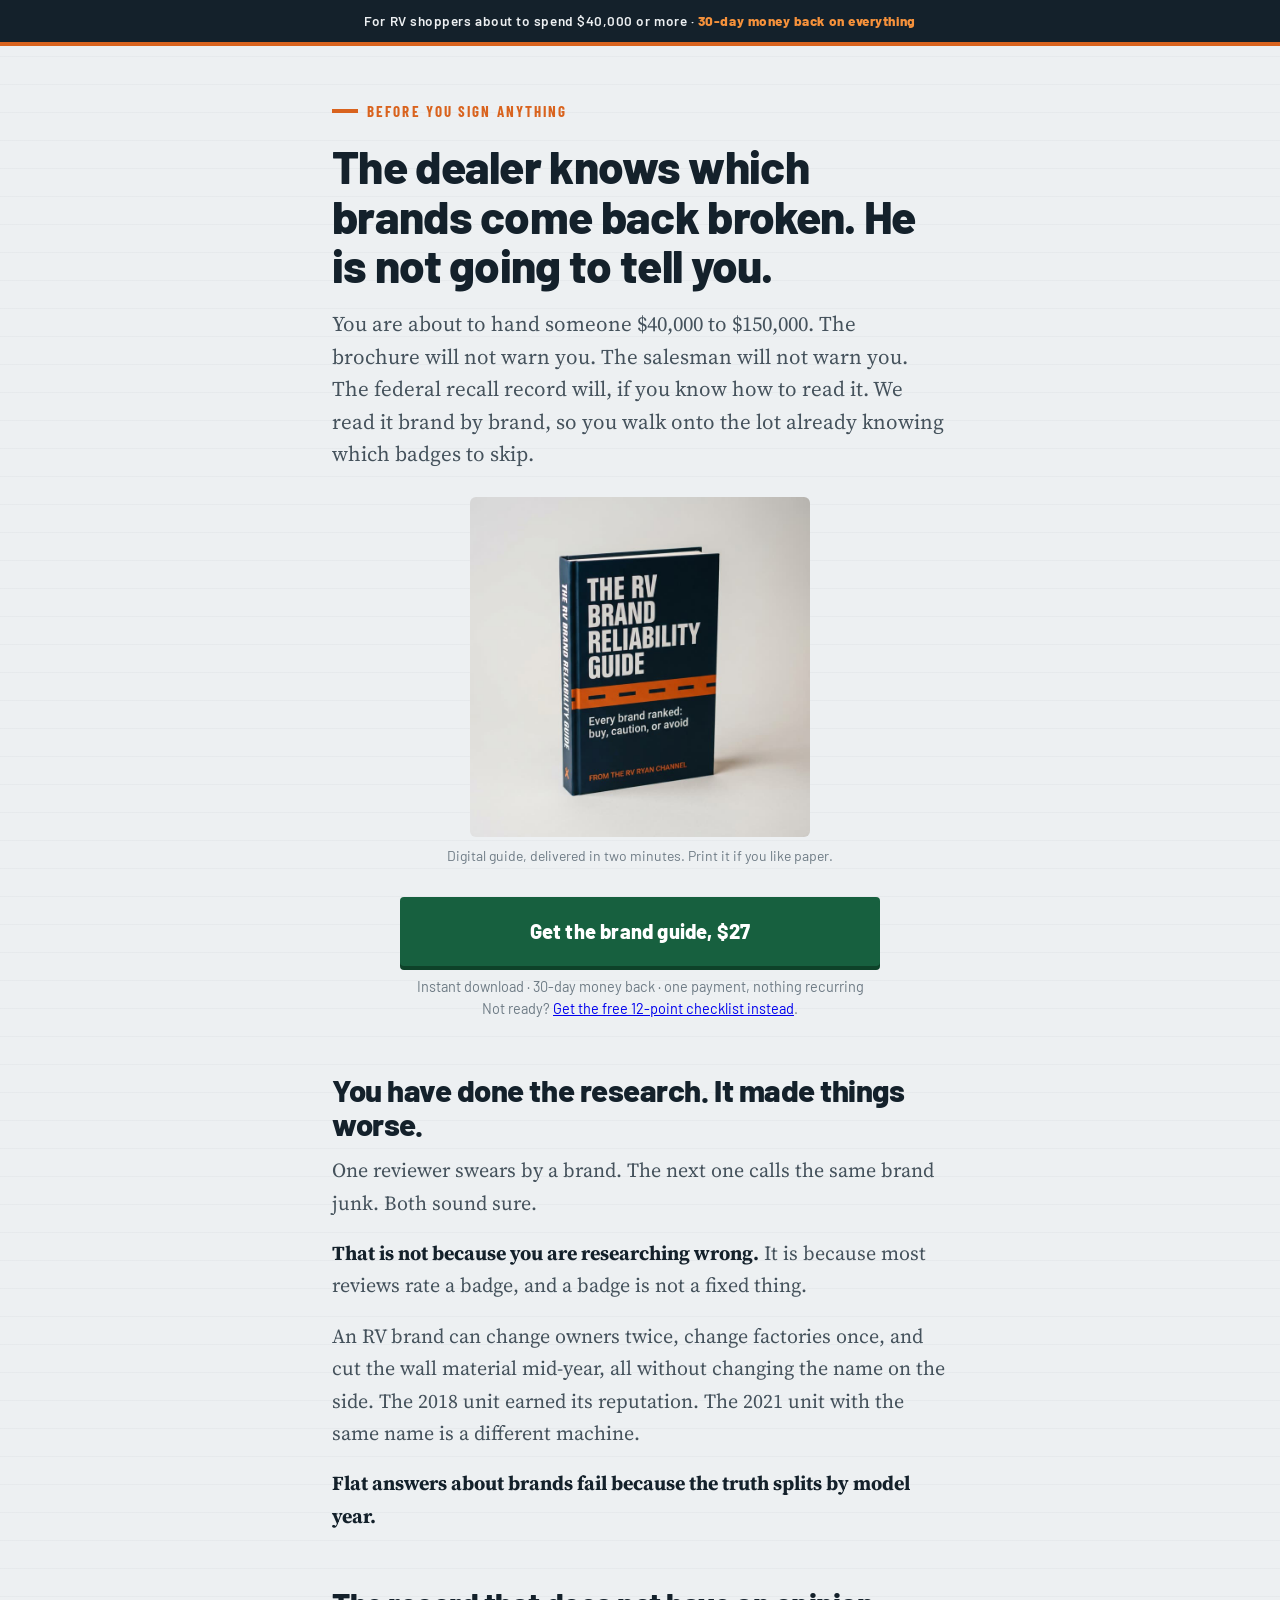
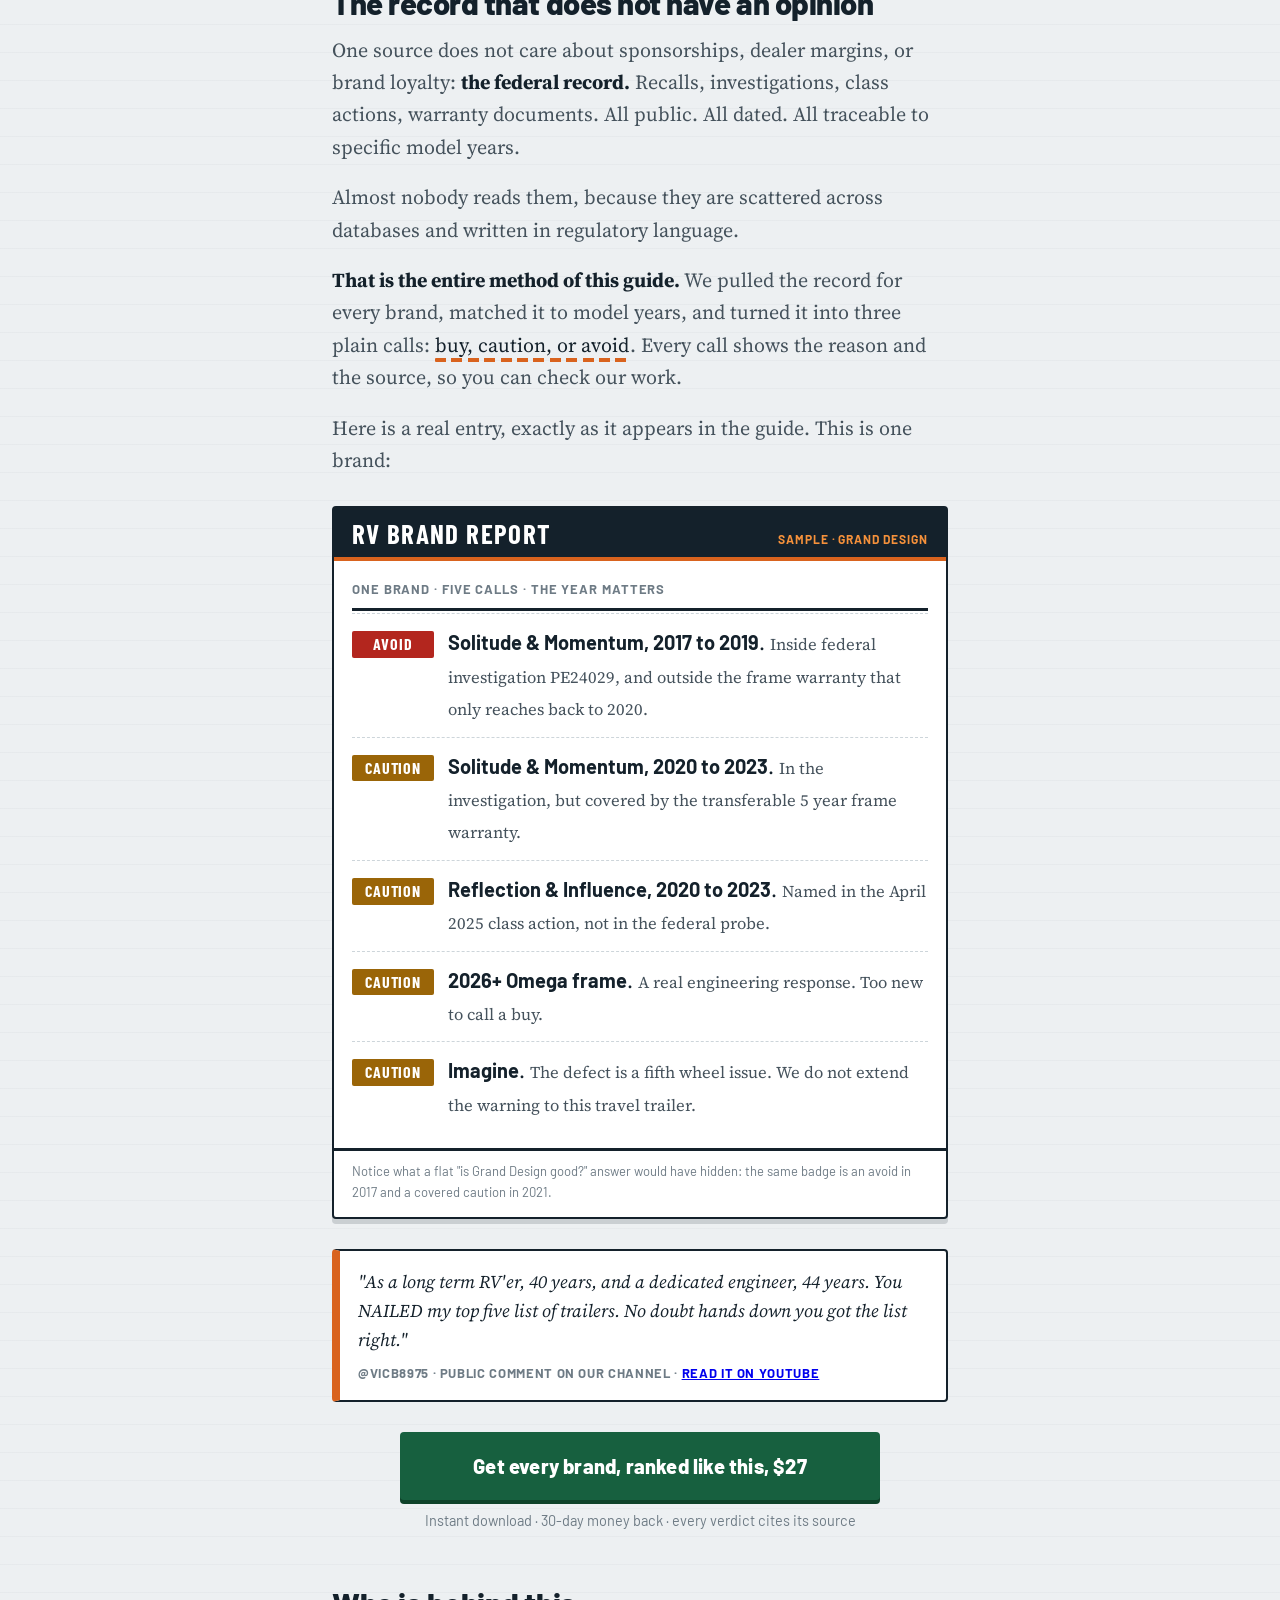
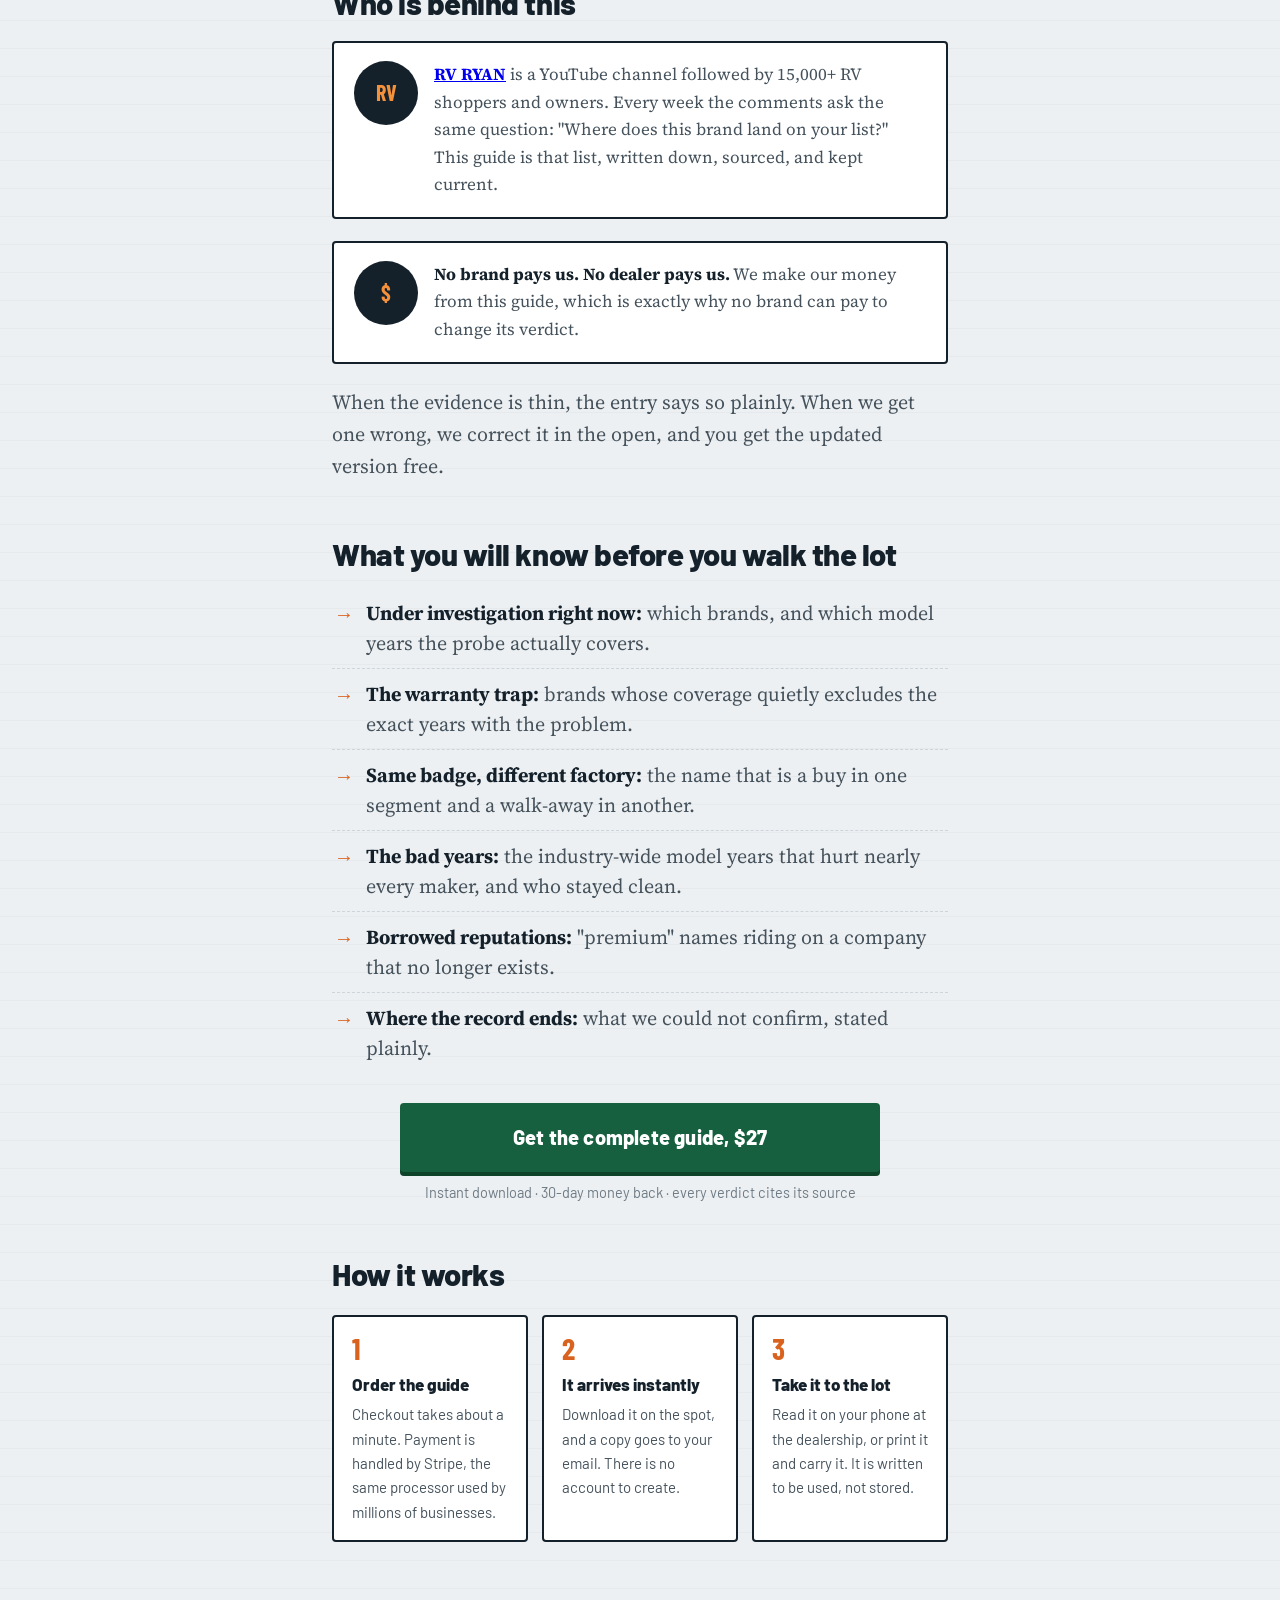
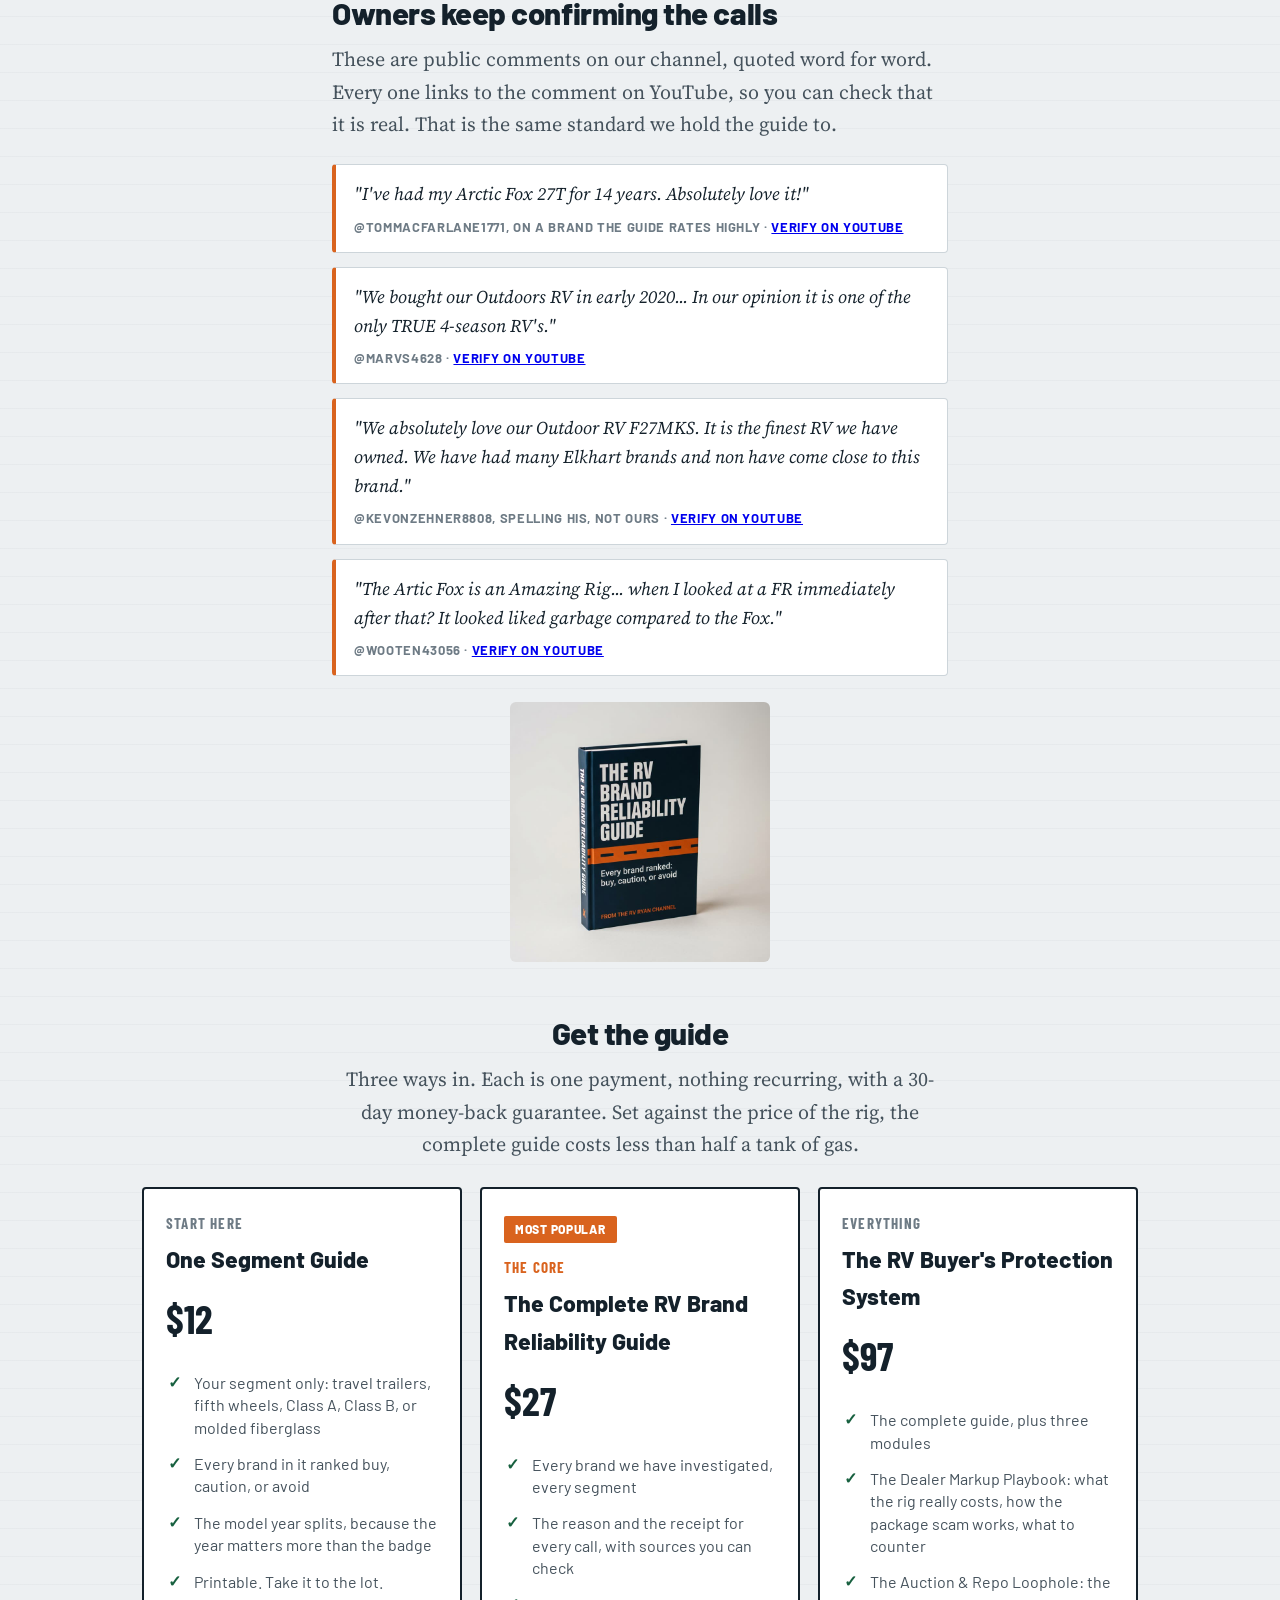
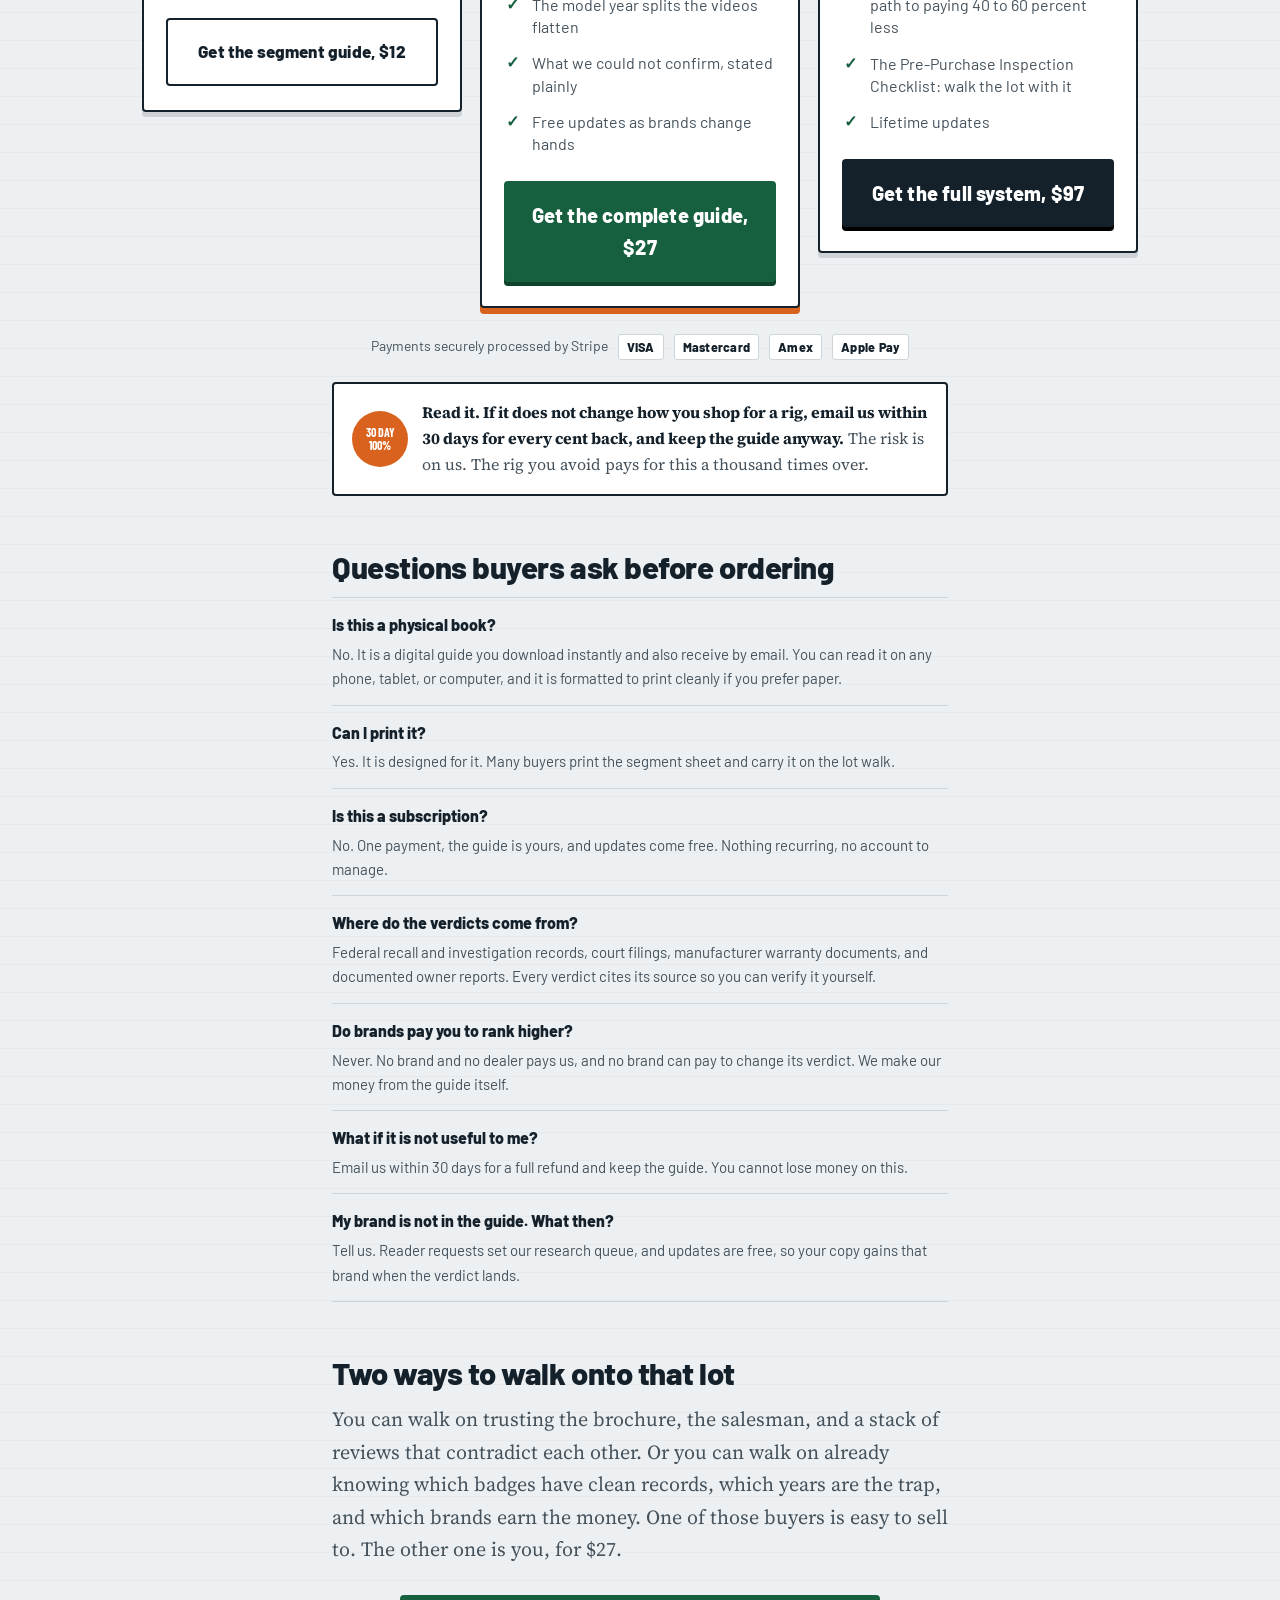
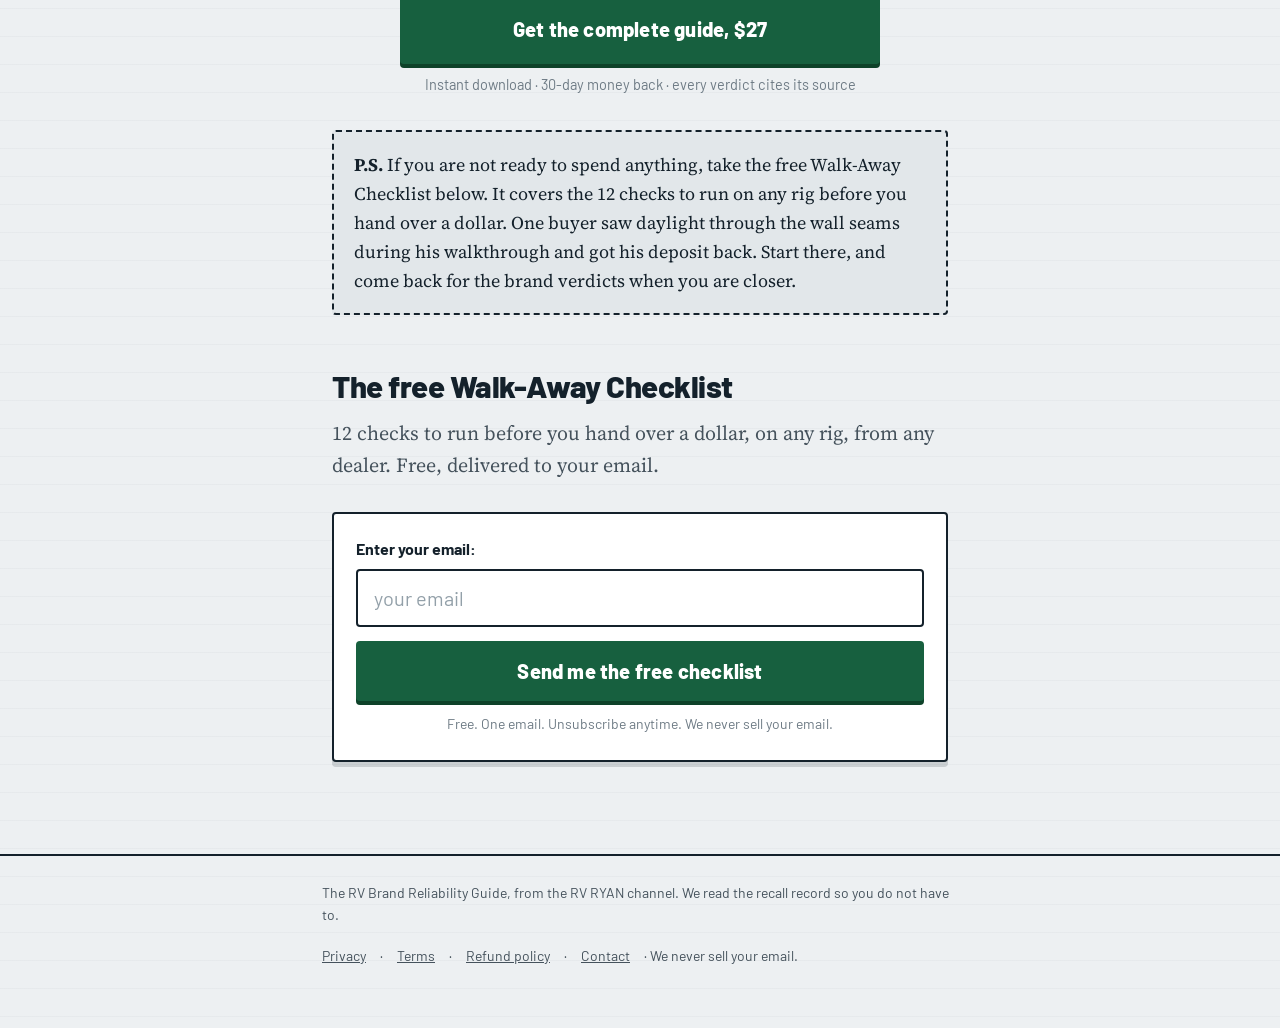
==== index.html @ 79eb96ef "Launch prep: book mockup, og image, lead capture wiring, readability pass Co-Authored-By: Claude Fab" ====
<!doctype html>
<html lang="en">
<head>
<meta charset="utf-8">
<meta name="viewport" content="width=device-width, initial-scale=1">
<title>The RV Brand Reliability Guide: which brands to trust with $40,000</title>
<meta name="description" content="Every RV brand ranked buy, caution, or avoid, with the reason and the receipt. Verdicts checked against the federal recall record, not the brochure. From the RV RYAN channel.">
<link rel="icon" href="assets/favicon.svg" type="image/svg+xml">
<meta property="og:type" content="website">
<meta property="og:title" content="The RV Brand Reliability Guide: which brands to trust with $40,000">
<meta property="og:description" content="Every RV brand ranked buy, caution, or avoid, with the reason and the receipt. Checked against the federal recall record, not the brochure.">
<meta property="og:image" content="https://verkieverkie-prog.github.io/rvbrandguide/assets/og.jpg">
<meta property="og:image:width" content="1200">
<meta property="og:image:height" content="630">
<meta name="twitter:card" content="summary_large_image">
<meta name="twitter:image" content="https://verkieverkie-prog.github.io/rvbrandguide/assets/og.jpg">
<link rel="stylesheet" href="assets/styles.css?v=5">
</head>
<body>

<div class="topbar">For RV shoppers about to spend $40,000 or more · <b>30-day money back on everything</b></div>

<main class="hero">
  <div class="letter">

    <!-- 1. HOOK: problem-aware, loss-framed -->
    <p class="eyebrow">Before you sign anything</p>
    <h1>The dealer knows which brands come back broken. He is not going to tell you.</h1>
    <p class="lede">You are about to hand someone $40,000 to $150,000. The brochure will not warn you. The salesman will not warn you. The federal recall record will, if you know how to read it. We read it brand by brand, so you walk onto the lot already knowing which badges to skip.</p>

    <figure class="bookshot">
      <img src="assets/book.jpg" alt="The RV Brand Reliability Guide" width="800" height="800" loading="eager">
      <figcaption>Digital guide, delivered in two minutes. Print it if you like paper.</figcaption>
    </figure>

    <!-- CTA 1 -->
    <div class="cta-block">
      <a class="btn" href="#order">Get the brand guide, $27</a>
      <p class="under">Instant download · 30-day money back · one payment, nothing recurring<br>
      Not ready? <a href="#free">Get the free 12-point checklist instead</a>.</p>
    </div>

    <!-- 2. AGITATION: why the reviews failed them, and why it is not their fault -->
    <h2>You have done the research. It made things worse.</h2>
    <p>One reviewer swears by a brand. The next one calls the same brand junk. Both sound sure.</p>
    <p><strong>That is not because you are researching wrong.</strong> It is because most reviews rate a badge, and a badge is not a fixed thing.</p>
    <p>An RV brand can change owners twice, change factories once, and cut the wall material mid-year, all without changing the name on the side. The 2018 unit earned its reputation. The 2021 unit with the same name is a different machine.</p>
    <p><strong>Flat answers about brands fail because the truth splits by model year.</strong></p>

    <!-- 3. MECHANISM: the belief shift -->
    <h2>The record that does not have an opinion</h2>
    <p>One source does not care about sponsorships, dealer margins, or brand loyalty: <strong>the federal record.</strong> Recalls, investigations, class actions, warranty documents. All public. All dated. All traceable to specific model years.</p>
    <p>Almost nobody reads them, because they are scattered across databases and written in regulatory language.</p>
    <p><strong>That is the entire method of this guide.</strong> We pulled the record for every brand, matched it to model years, and turned it into three plain calls: <mark>buy, caution, or avoid</mark>. Every call shows the reason and the source, so you can check our work.</p>

    <!-- 4. PROOF OF PRODUCT: a real sample entry -->
    <p>Here is a real entry, exactly as it appears in the guide. This is one brand:</p>
    <div class="verdict" aria-label="sample of the guide">
      <div class="masthead">RV Brand Report <span class="sub">SAMPLE · GRAND DESIGN</span></div>
      <div class="panel-body">
        <div class="serving">One brand · five calls · the year matters</div>
        <div class="vrow"><span class="tag skip">AVOID</span>
          <span><span class="name">Solitude &amp; Momentum, 2017 to 2019</span>. <span class="why">Inside federal investigation PE24029, and outside the frame warranty that only reaches back to 2020.</span></span></div>
        <div class="vrow"><span class="tag care">CAUTION</span>
          <span><span class="name">Solitude &amp; Momentum, 2020 to 2023</span>. <span class="why">In the investigation, but covered by the transferable 5 year frame warranty.</span></span></div>
        <div class="vrow"><span class="tag care">CAUTION</span>
          <span><span class="name">Reflection &amp; Influence, 2020 to 2023</span>. <span class="why">Named in the April 2025 class action, not in the federal probe.</span></span></div>
        <div class="vrow"><span class="tag care">CAUTION</span>
          <span><span class="name">2026+ Omega frame</span>. <span class="why">A real engineering response. Too new to call a buy.</span></span></div>
        <div class="vrow"><span class="tag care">CAUTION</span>
          <span><span class="name">Imagine</span>. <span class="why">The defect is a fifth wheel issue. We do not extend the warning to this travel trailer.</span></span></div>
      </div>
      <div class="foot">Notice what a flat "is Grand Design good?" answer would have hidden: the same badge is an avoid in 2017 and a covered caution in 2021.</div>
    </div>

    <!-- expert endorsement, placed against the product proof -->
    <div class="proof">
      "As a long term RV'er, 40 years, and a dedicated engineer, 44 years. You NAILED my top five list of trailers. No doubt hands down you got the list right."
      <div class="who">@vicb8975 · public comment on our channel · <a href="https://www.youtube.com/watch?v=qQPKjAHSE24&amp;lc=UgwVLFhSOPsN4KAxYjZ4AaABAg" target="_blank" rel="noopener">read it on YouTube</a></div>
    </div>

    <!-- CTA 2 -->
    <div class="cta-block">
      <a class="btn" href="#order">Get every brand, ranked like this, $27</a>
      <p class="under">Instant download · 30-day money back · every verdict cites its source</p>
    </div>

    <!-- 5. DELAYED REVEAL: who is behind it -->
    <h2>Who is behind this</h2>
    <div class="author">
      <span class="avat">RV</span>
      <p><strong><a href="https://www.youtube.com/@RyanRotted" target="_blank" rel="noopener">RV RYAN</a></strong> is a YouTube channel followed by 15,000+ RV shoppers and owners. Every week the comments ask the same question: "Where does this brand land on your list?" This guide is that list, written down, sourced, and kept current.</p>
    </div>
    <div class="author" style="margin-top:10px">
      <span class="avat" aria-hidden="true">$</span>
      <p><strong>No brand pays us. No dealer pays us.</strong> We make our money from this guide, which is exactly why no brand can pay to change its verdict.</p>
    </div>
    <p>When the evidence is thin, the entry says so plainly. When we get one wrong, we correct it in the open, and you get the updated version free.</p>

    <!-- 6. WHAT'S INSIDE: fascination bullets -->
    <h2>What you will know before you walk the lot</h2>
    <ul class="fascin">
      <li><strong>Under investigation right now:</strong> which brands, and which model years the probe actually covers.</li>
      <li><strong>The warranty trap:</strong> brands whose coverage quietly excludes the exact years with the problem.</li>
      <li><strong>Same badge, different factory:</strong> the name that is a buy in one segment and a walk-away in another.</li>
      <li><strong>The bad years:</strong> the industry-wide model years that hurt nearly every maker, and who stayed clean.</li>
      <li><strong>Borrowed reputations:</strong> "premium" names riding on a company that no longer exists.</li>
      <li><strong>Where the record ends:</strong> what we could not confirm, stated plainly.</li>
    </ul>

    <!-- CTA 3: breaks the dead zone between the pitch and the ladder -->
    <div class="cta-block">
      <a class="btn" href="#order">Get the complete guide, $27</a>
      <p class="under">Instant download · 30-day money back · every verdict cites its source</p>
    </div>

    <!-- 7. HOW IT WORKS: cohort-required 1-2-3 -->
    <h2>How it works</h2>
    <div class="howit">
      <div class="hstep"><p class="hnum">1</p><p class="ht">Order the guide</p><p class="hd">Checkout takes about a minute. Payment is handled by Stripe, the same processor used by millions of businesses.</p></div>
      <div class="hstep"><p class="hnum">2</p><p class="ht">It arrives instantly</p><p class="hd">Download it on the spot, and a copy goes to your email. There is no account to create.</p></div>
      <div class="hstep"><p class="hnum">3</p><p class="ht">Take it to the lot</p><p class="hd">Read it on your phone at the dealership, or print it and carry it. It is written to be used, not stored.</p></div>
    </div>

    <!-- 8. PROOF WALL: real public comments, every one linked to its source -->
    <h2>Owners keep confirming the calls</h2>
    <p>These are public comments on our channel, quoted word for word. Every one links to the comment on YouTube, so you can check that it is real. That is the same standard we hold the guide to.</p>
    <div class="quotewall">
      <div class="qw">"I've had my Arctic Fox 27T for 14 years. Absolutely love it!"<div class="who">@tommacfarlane1771, on a brand the guide rates highly · <a href="https://www.youtube.com/watch?v=qQPKjAHSE24&amp;lc=UgzF5fF4zBzE1_9dfdl4AaABAg" target="_blank" rel="noopener">verify on YouTube</a></div></div>
      <div class="qw">"We bought our Outdoors RV in early 2020... In our opinion it is one of the only TRUE 4-season RV's."<div class="who">@marvs4628 · <a href="https://www.youtube.com/watch?v=caAp2_lOWRY&amp;lc=UgwiiVYXUjx0G9ABeb94AaABAg" target="_blank" rel="noopener">verify on YouTube</a></div></div>
      <div class="qw">"We absolutely love our Outdoor RV F27MKS. It is the finest RV we have owned. We have had many Elkhart brands and non have come close to this brand."<div class="who">@kevonzehner8808, spelling his, not ours · <a href="https://www.youtube.com/watch?v=caAp2_lOWRY&amp;lc=UgzE8sU6nC4gtsnK_wV4AaABAg" target="_blank" rel="noopener">verify on YouTube</a></div></div>
      <div class="qw">"The Artic Fox is an Amazing Rig... when I looked at a FR immediately after that? It looked liked garbage compared to the Fox."<div class="who">@wooten43056 · <a href="https://www.youtube.com/watch?v=qQPKjAHSE24&amp;lc=Ugw8ZRL1Mv0zuLbpyWV4AaABAg" target="_blank" rel="noopener">verify on YouTube</a></div></div>
    </div>

    <!-- 9. THE OFFER -->
    <figure class="bookshot small">
      <img src="assets/book.jpg" alt="The RV Brand Reliability Guide" width="800" height="800" loading="lazy">
    </figure>
    <h2 id="order" style="text-align:center">Get the guide</h2>
    <p style="text-align:center">Three ways in. Each is one payment, nothing recurring, with a 30-day money-back guarantee. Set against the price of the rig, the complete guide costs less than half a tank of gas.</p>
  </div>

  <div class="wrap-wide">
    <div class="ladder">
      <div class="tier">
        <p class="rank">Start here</p>
        <p class="tname">One Segment Guide</p>
        <p class="tprice">$12</p>
        <ul>
          <li>Your segment only: travel trailers, fifth wheels, Class A, Class B, or molded fiberglass</li>
          <li>Every brand in it ranked buy, caution, or avoid</li>
          <li>The model year splits, because the year matters more than the badge</li>
          <li>Printable. Take it to the lot.</li>
        </ul>
        <a class="btn ghost" href="#" data-add="one">Get the segment guide, $12</a>
      </div>
      <div class="tier best">
        <span class="badge">Most popular</span>
        <p class="rank">The core</p>
        <p class="tname">The Complete RV Brand Reliability Guide</p>
        <p class="tprice">$27</p>
        <ul>
          <li>Every brand we have investigated, every segment</li>
          <li>The reason and the receipt for every call, with sources you can check</li>
          <li>The model year splits the videos flatten</li>
          <li>What we could not confirm, stated plainly</li>
          <li>Free updates as brands change hands</li>
        </ul>
        <a class="btn" href="#" data-add="complete">Get the complete guide, $27</a>
      </div>
      <div class="tier">
        <p class="rank">Everything</p>
        <p class="tname">The RV Buyer's Protection System</p>
        <p class="tprice">$97</p>
        <ul>
          <li>The complete guide, plus three modules</li>
          <li>The Dealer Markup Playbook: what the rig really costs, how the package scam works, what to counter</li>
          <li>The Auction &amp; Repo Loophole: the path to paying 40 to 60 percent less</li>
          <li>The Pre-Purchase Inspection Checklist: walk the lot with it</li>
          <li>Lifetime updates</li>
        </ul>
        <a class="btn dark" href="#" data-add="system">Get the full system, $97</a>
      </div>
    </div>
  </div>

  <div class="letter">
    <div class="paysecure">
      <span>Payments securely processed by Stripe</span>
      <span class="plogo">VISA</span><span class="plogo">Mastercard</span><span class="plogo">Amex</span><span class="plogo">Apple Pay</span>
    </div>

    <!-- 10. GUARANTEE, immediately after price -->
    <div class="guarantee">
      <span class="seal">30 DAY<br>100%</span>
      <span><strong>Read it. If it does not change how you shop for a rig, email us within 30 days for every cent back, and keep the guide anyway.</strong> The risk is on us. The rig you avoid pays for this a thousand times over.</span>
    </div>

    <!-- 11. FAQ: objection-first -->
    <h2>Questions buyers ask before ordering</h2>
    <div class="faqs">
      <div class="faq"><p class="q">Is this a physical book?</p><p class="a">No. It is a digital guide you download instantly and also receive by email. You can read it on any phone, tablet, or computer, and it is formatted to print cleanly if you prefer paper.</p></div>
      <div class="faq"><p class="q">Can I print it?</p><p class="a">Yes. It is designed for it. Many buyers print the segment sheet and carry it on the lot walk.</p></div>
      <div class="faq"><p class="q">Is this a subscription?</p><p class="a">No. One payment, the guide is yours, and updates come free. Nothing recurring, no account to manage.</p></div>
      <div class="faq"><p class="q">Where do the verdicts come from?</p><p class="a">Federal recall and investigation records, court filings, manufacturer warranty documents, and documented owner reports. Every verdict cites its source so you can verify it yourself.</p></div>
      <div class="faq"><p class="q">Do brands pay you to rank higher?</p><p class="a">Never. No brand and no dealer pays us, and no brand can pay to change its verdict. We make our money from the guide itself.</p></div>
      <div class="faq"><p class="q">What if it is not useful to me?</p><p class="a">Email us within 30 days for a full refund and keep the guide. You cannot lose money on this.</p></div>
      <div class="faq"><p class="q">My brand is not in the guide. What then?</p><p class="a">Tell us. Reader requests set our research queue, and updates are free, so your copy gains that brand when the verdict lands.</p></div>
    </div>

    <!-- 12. FINAL CLOSE -->
    <h2>Two ways to walk onto that lot</h2>
    <p>You can walk on trusting the brochure, the salesman, and a stack of reviews that contradict each other. Or you can walk on already knowing which badges have clean records, which years are the trap, and which brands earn the money. One of those buyers is easy to sell to. The other one is you, for $27.</p>

    <div class="cta-block">
      <a class="btn" href="#order">Get the complete guide, $27</a>
      <p class="under">Instant download · 30-day money back · every verdict cites its source</p>
    </div>

    <div class="ps"><strong>P.S.</strong> If you are not ready to spend anything, take the free Walk-Away Checklist below. It covers the 12 checks to run on any rig before you hand over a dollar. One buyer saw daylight through the wall seams during his walkthrough and got his deposit back. Start there, and come back for the brand verdicts when you are closer.</div>

    <!-- 13. FREE PATH: single-field opt-in -->
    <h2 id="free">The free Walk-Away Checklist</h2>
    <p>12 checks to run before you hand over a dollar, on any rig, from any dealer. Free, delivered to your email.</p>
    <form class="optin" action="#" method="post" onsubmit="return false">
      <label for="email2">Enter your email:</label>
      <input id="email2" name="email" type="email" required autocomplete="email" placeholder="your email" inputmode="email">
      <button class="btn" type="submit">Send me the free checklist</button>
      <p class="subnote">Free. One email. Unsubscribe anytime. We never sell your email.</p>
    </form>
  </div>
</main>

<div class="stickycta" id="stickycta" hidden>
  <div class="sc-copy"><b>The brand guide</b><span>$27 · 30-day money back</span></div>
  <a class="btn" href="#order">Get the guide</a>
</div>

<footer>
  <div class="wrap">
    <p>The RV Brand Reliability Guide, from the RV RYAN channel. We read the recall record so you do not have to.</p>
    <p class="footlinks"><a href="privacy.html">Privacy</a> · <a href="terms.html">Terms</a> · <a href="refund.html">Refund policy</a> · <a href="contact.html">Contact</a> · We never sell your email.</p>
  </div>
</footer>

<script src="assets/funnel.js"></script>
<script>
(function(){
  var bar = document.getElementById('stickycta');
  var firstCta = document.querySelector('.cta-block');
  var order = document.querySelector('.ladder');
  if (!bar || !firstCta || !order || !('IntersectionObserver' in window)) return;
  var pastFirst = false, ladderVisible = false;
  function update(){ bar.hidden = !(pastFirst && !ladderVisible); }
  new IntersectionObserver(function(es){
    es.forEach(function(e){ pastFirst = !e.isIntersecting && e.boundingClientRect.top < 0; });
    update();
  }).observe(firstCta);
  new IntersectionObserver(function(es){
    es.forEach(function(e){ ladderVisible = e.isIntersecting; });
    update();
  }, {rootMargin: '0px 0px 200px 0px'}).observe(order);
})();
</script>
</body>
</html>
---- assets/styles.css ----
/* The RV Brand Reliability Guide — "The Highway" design system
   Subject world: the road atlas + the pre-purchase inspection tag. Signature =
   a dashed blaze-orange lane-stripe under key words + an inspection-tag verdict
   panel. Audience: US, 55+, skeptical, mid-$40K-purchase. Floors: body >=18px,
   contrast >=4.5:1, tap targets >=48px. Plain, sturdy, DOT-sign trustworthy. */

@import url('https://fonts.googleapis.com/css2?family=Barlow+Condensed:wght@600;700&family=Barlow:wght@500;600;700;800&family=Source+Serif+4:ital,opsz,wght@0,8..60,400;0,8..60,600;0,8..60,700;1,8..60,400&display=swap');

:root {
  --stock:    #EDF0F2;   /* atlas-page gray */
  --stock-2:  #E2E7EA;   /* recessed panel */
  --card:     #FFFFFF;
  --ink:      #14212B;   /* highway-night navy */
  --ink-2:    #45525C;
  --ink-3:    #6E7B85;
  --rule:     #14212B;
  --hair:     #CDD5DA;
  --real:     #17603F;   /* big-green-sign go */
  --real-dk:  #0E4229;
  --skip:     #B3261E;
  --check:    #9A6508;
  --mark:     #F5913B;   /* blaze orange, light — for text on dark */
  --mark-dp:  #D9631E;   /* blaze orange, deep — the lane stripe */
  --focus:    #1C6FB0;
  --maxw:     680px;

  --anton: "Barlow Condensed", "Arial Narrow", sans-serif;   /* display / signage */
  --serif: "Barlow", -apple-system, "Segoe UI", Arial, sans-serif;  /* headings = sign gothic */
  --sans:  "Source Serif 4", Georgia, "Times New Roman", serif;     /* body = warm editorial */
  --ui:    "Barlow", -apple-system, "Segoe UI", Arial, sans-serif;
}

* { box-sizing: border-box; }
html { -webkit-text-size-adjust: 100%; }
body {
  margin: 0;
  background: var(--stock);
  color: var(--ink);
  font-family: var(--sans);
  font-size: 20px;
  line-height: 1.62;
  /* faint contour-line wash so the page reads like an atlas sheet, not a flat swatch */
  background-image: linear-gradient(rgba(20,33,43,0.028) 1px, transparent 1px);
  background-size: 100% 28px;
}
img { max-width: 100%; display: block; }
::selection { background: var(--mark); color: var(--ink); }

.wrap { max-width: var(--maxw); margin: 0 auto; padding: 0 22px; }
.narrow { max-width: 540px; }
.wrap-wide { max-width: 1040px; margin: 0 auto; padding: 0 22px; }

h1, h2, h3 { font-family: var(--serif); line-height: 1.08; color: var(--ink);
  letter-spacing: -0.015em; margin: 0; font-weight: 800; }
h1 { font-size: 46px; margin: 0 0 18px; }
h2 { font-size: 31px; margin: 48px 0 14px; }
h3 { font-size: 22px; margin: 26px 0 10px; }
p  { margin: 0 0 18px; color: var(--ink-2); }
strong, b { color: var(--ink); font-weight: 700; }
@media (max-width: 560px){ h1{font-size:35px;} h2{font-size:26px;} body{font-size:18px;} }

/* lane-stripe underline — the signature. Wrap key words in <mark>. */
mark, .hl {
  background: transparent;
  color: var(--ink);
  padding: 0 .02em .12em;
  position: relative;
  white-space: nowrap;
}
mark::before, .hl::before {
  content: "";
  position: absolute;
  left: 0; right: 0; bottom: -0.02em;
  height: 0.16em; z-index: -1;
  background: repeating-linear-gradient(90deg,
    var(--mark-dp) 0, var(--mark-dp) 0.55em,
    transparent 0.55em, transparent 0.82em);
  border-radius: 1px;
}

/* ---- masthead sign bar ---- */
.topbar {
  background: var(--ink); color: var(--stock);
  font-family: var(--ui); font-size: 13.5px; font-weight: 600;
  text-align: center; padding: 10px 16px; letter-spacing: .04em;
  border-bottom: 4px solid var(--mark-dp);
}
.topbar b { color: var(--mark); font-weight: 800; }
.countbar b { font-variant-numeric: tabular-nums; letter-spacing: .04em;
  background: var(--mark-dp); color: #fff; padding: 2px 8px; border-radius: 3px;
  font-size: 14px; }
.countbar.ended { background: var(--ink-2); }
.countbar.ended b { background: none; color: var(--stock); padding: 0; }
.countline { font-family: var(--ui); font-size: 15px; color: var(--ink-2);
  margin: 12px 0 4px; padding: 10px 14px; background: #FBEFE3;
  border: 1px solid var(--mark-dp); border-radius: 3px; }
.countline b { font-variant-numeric: tabular-nums; color: var(--ink); }

/* ---- hero ---- */
.hero { padding: 44px 0 6px; }
.hero-grid { display: block; }
.hero-copy .optin { margin-top: 26px; }
.hero-panel .verdict { margin: 26px 0 0; }
@media (min-width: 900px){
  .hero-grid {
    display: grid;
    grid-template-columns: minmax(0,1.05fr) minmax(0,0.95fr);
    gap: 52px; align-items: start;
    padding-top: 20px; padding-bottom: 10px;
  }
  .hero-panel { position: sticky; top: 28px; }
  .hero-panel .verdict { margin: 0; }
  .hero-copy h1 { font-size: 52px; }
}
.eyebrow {
  display:inline-flex; align-items:center; gap: 9px;
  font-family: var(--anton); font-size: 15px; font-weight: 700;
  text-transform: uppercase; letter-spacing: .14em; color: var(--mark-dp);
  margin: 0 0 18px;
}
.eyebrow::before { content:""; width: 26px; height: 4px; background: var(--mark-dp); display:block; }
.lede { font-size: 21px; line-height: 1.55; color: var(--ink-2); max-width: 34em; }

/* ---- THE VERDICT PANEL: built like an inspection tag ---- */
.verdict {
  background: var(--card);
  border: 2px solid var(--rule);
  border-radius: 4px;
  padding: 0; margin: 30px 0;
  box-shadow: 0 5px 0 rgba(20,33,43,0.16);
}
.verdict .masthead {
  background: var(--ink); color: #fff;
  font-family: var(--anton); font-size: 27px; font-weight: 700; letter-spacing: .05em;
  text-transform: uppercase; padding: 12px 18px 10px; line-height: 1;
  display:flex; align-items:baseline; justify-content:space-between; gap: 12px;
  border-bottom: 4px solid var(--mark-dp);
}
.verdict .masthead .sub { font-family: var(--ui); font-size: 12px; font-weight:700;
  letter-spacing: .08em; color: var(--mark); white-space:nowrap; }
.verdict .panel-body { padding: 6px 18px 16px; }
.verdict .serving {
  font-family: var(--ui); font-size: 13px; font-weight: 700; text-transform: uppercase;
  letter-spacing: .07em; color: var(--ink-3);
  border-bottom: 3px solid var(--ink); padding: 12px 0 8px; margin-bottom: 2px;
}
.vrow { display: flex; gap: 14px; align-items: baseline; padding: 12px 0;
  border-top: 1.5px dashed var(--hair); }
.vrow:first-of-type { border-top: 0; }
.tag { flex: none; font-family: var(--anton); font-size: 16px; font-weight: 700; letter-spacing: .06em;
  width: 82px; padding: 3px 0; text-align: center; color:#fff; border-radius: 2px; line-height: 1.3;
  text-transform: uppercase; }
.tag.real { background: var(--real); }
.tag.skip { background: var(--skip); }
.tag.care { background: var(--check); }
.vrow .name { color: var(--ink); font-weight: 700; font-family: var(--ui); }
.vrow .why  { color: var(--ink-2); font-size: 16.5px; }
.needverify { color: var(--ink-3); font-style: italic; font-size: 14px; }
.verdict .foot { border-top: 3px solid var(--ink); font-family: var(--ui);
  font-size: 13px; color: var(--ink-3); padding: 10px 18px 14px; }

/* ---- opt-in / CTA ---- */
.optin {
  background: var(--card); border: 2px solid var(--ink);
  border-radius: 4px; padding: 24px 22px; margin: 30px 0;
  box-shadow: 0 5px 0 rgba(20,33,43,0.16);
}
label { display: block; font-family: var(--ui); font-weight: 700;
  font-size: 16px; margin: 0 0 9px; color: var(--ink); line-height: 1.4; }
input[type=email], input[type=text] {
  width: 100%; font-size: 20px; padding: 15px 16px;
  border: 2px solid var(--ink); border-radius: 4px; background: #fff;
  color: var(--ink); font-family: var(--ui);
}
input::placeholder { color: #93A0A9; }
input:focus { outline: 3px solid var(--focus); outline-offset: 1px; }

.btn {
  display: block; width: 100%; text-align: center; cursor: pointer;
  background: var(--real); color: #fff; border: 0; border-radius: 4px;
  font-family: var(--ui); font-weight: 800; font-size: 20px;
  padding: 18px 20px; margin: 14px 0 0; min-height: 58px;
  text-decoration: none; letter-spacing: .01em;
  box-shadow: 0 4px 0 var(--real-dk); transition: transform .04s;
}
.btn:hover { background: var(--real-dk); }
.btn:active { transform: translateY(3px); box-shadow: 0 1px 0 var(--real-dk); }
.btn.dark { background: var(--ink); box-shadow: 0 4px 0 #000; }
.btn.dark:hover { background: #000; }
.btn.ghost { background: #fff; color: var(--ink); border: 2px solid var(--ink);
  box-shadow: none; font-size: 17px; }
.subnote { font-family: var(--ui); font-size: 14px; color: var(--ink-3);
  text-align: center; margin: 12px 0 0; }

/* ---- trust strip ---- */
.trust { display: flex; flex-wrap: wrap; gap: 8px 14px; align-items: center;
  font-family: var(--ui); font-size: 14px; color: var(--ink-2);
  padding: 18px 0; border-top: 2px solid var(--ink); border-bottom: 2px solid var(--ink);
  margin: 22px 0; }
.trust .chip { display:inline-flex; align-items:center; gap:7px; }
.trust b { color: var(--ink); font-weight: 800; }
.trust .dot { width:5px; height:5px; border-radius:50%; background:var(--mark-dp); }
.proof { background:#fff; border:2px solid var(--ink); border-left: 8px solid var(--mark-dp);
  border-radius: 4px; padding: 16px 18px; margin: 20px 0; font-size: 18px;
  font-family: var(--sans); font-style: italic; font-weight: 400; color: var(--ink); }
.proof .who { font-family: var(--ui); font-style: normal; font-size: 13px; font-weight:700;
  text-transform: uppercase; letter-spacing:.05em; color:var(--ink-3); margin-top:8px; }

/* ---- split desktop layout (pitch left, buy-box / side right) ---- */
.split { display: block; }
.split .buybox .optin { margin-top: 0; }
@media (min-width: 900px){
  .split {
    display: grid;
    grid-template-columns: minmax(0,1.1fr) minmax(0,0.9fr);
    gap: 50px; align-items: start; padding-top: 26px;
  }
  .split.split-top { align-items: center; }
  .split .buybox { position: sticky; top: 24px; }
  .split .pitch h1 { font-size: 48px; }
}

/* ---- social proof: stars + count ---- */
.rating { display:flex; align-items:center; gap:10px; flex-wrap:wrap; margin: 4px 0 16px;
  font-family: var(--ui); font-size: 15px; color: var(--ink-2); }
.stars { color: #D98A1B; font-size: 18px; letter-spacing: 1px; }
.rating b { color: var(--ink); }

/* ---- value stack ---- */
.stack { background:#fff; border:2px solid var(--ink); border-radius:4px; padding: 18px 20px; margin: 0 0 4px; }
.stack .srow { display:flex; justify-content:space-between; gap:14px; padding:8px 0;
  border-bottom:1px dashed var(--hair); font-family:var(--ui); font-size:16px; color:var(--ink-2); }
.stack .srow:last-of-type { border-bottom:0; }
.stack .srow .v { font-weight:700; color:var(--ink); white-space:nowrap; font-variant-numeric:tabular-nums; }
.stack .srow .v s { color:var(--ink-3); font-weight:400; }
.stack .total { display:flex; justify-content:space-between; align-items:baseline; gap:14px;
  border-top:3px solid var(--ink); margin-top:6px; padding-top:12px; font-family:var(--ui); }
.stack .total .lbl { font-weight:800; color:var(--ink); font-size:16px; }
.stack .total .amt { font-family:var(--anton); font-weight:700; font-size:23px; color:var(--ink-3); text-decoration:line-through; }
.stack .youpay { display:flex; justify-content:space-between; align-items:baseline; gap:14px; margin-top:8px; }
.stack .youpay .lbl { font-family:var(--ui); font-weight:800; font-size:16px; color:var(--real); }
.stack .youpay .amt { font-family:var(--anton); font-weight:700; font-size:32px; color:var(--ink); }

/* ---- trust badges ---- */
.badges { display:grid; grid-template-columns:repeat(2,1fr); gap:8px 14px; margin:14px 0 2px; }
.badges .bdg { display:flex; align-items:center; gap:8px; font-family:var(--ui);
  font-size:13.5px; color:var(--ink-2); font-weight:600; }
.badges .bdg .ic { flex:none; width:20px; height:20px; border-radius:50%; background:var(--real);
  color:#fff; font-size:12px; display:flex; align-items:center; justify-content:center; }
.microcopy { text-align:center; font-family:var(--ui); font-size:13px; color:var(--ink-3); margin:8px 0 0; }

/* ---- testimonials ---- */
.testis { display:grid; gap:14px; margin:22px 0; }
@media (min-width:720px){ .testis { grid-template-columns:1fr 1fr; } }
.testi { background:#fff; border:1px solid var(--hair); border-left:4px solid var(--mark-dp);
  border-radius:4px; padding:14px 16px; font-family:var(--sans); font-style:italic; font-size:16px; color:var(--ink); }
.testi .name { font-family:var(--ui); font-style:normal; font-weight:700; font-size:13px;
  color:var(--ink-3); margin-top:8px; }
.testi .st { color:#D98A1B; font-style:normal; font-size:13px; }

/* ---- FAQ / objection killers ---- */
.faqs { margin: 8px 0 0; }
.faq { border-top:1px solid var(--hair); padding:14px 0; }
.faq:last-child { border-bottom:1px solid var(--hair); }
.faq .q { font-family:var(--ui); font-weight:800; font-size:16px; color:var(--ink); margin:0 0 4px; }
.faq .a { font-family:var(--ui); font-size:15px; color:var(--ink-2); margin:0; }

/* ---- checkout / product ---- */
.price { font-family: var(--anton); font-weight: 700; font-size: 50px; color: var(--ink); }
.price s { color:var(--ink-3); font-family: var(--ui); font-size: 24px; font-weight: 500; margin-right: 10px; }
.bump { background: var(--stock-2); border: 2px dashed var(--ink); border-radius: 4px;
  padding: 16px 18px; margin: 18px 0; display:flex; gap:12px; align-items:flex-start; }
.bump input { width: 24px; height: 24px; margin-top: 3px; flex:none; accent-color: var(--real); }
.bump label { font-weight: 700; margin:0; }
.bump .b-sub { font-weight: 400; color: var(--ink-2); font-size: 16px; }
.guarantee { display:flex; gap:14px; align-items:center; background:#fff;
  border:2px solid var(--ink); border-radius:4px; padding:16px 18px; margin:22px 0;
  font-size: 16px; color: var(--ink-2); }
.guarantee .seal { flex:none; width:56px; height:56px; border-radius:50%;
  background: var(--mark-dp); color:#fff; font-family:var(--anton); font-weight:700; font-size:12px;
  display:flex; align-items:center; justify-content:center; text-align:center; line-height:1.05;}
.step { font-family: var(--anton); font-size: 15px; letter-spacing:.1em;
  text-transform: uppercase; color: var(--mark-dp); font-weight:700; margin: 0 0 8px; }

/* ---- 3-tier value ladder (styled as three roadside signs) ---- */
.ladder { display: grid; grid-template-columns: 1fr; gap: 18px; margin: 26px 0; }
.tier { background:#fff; border:2px solid var(--ink); border-radius:4px; padding:22px 22px 24px;
  box-shadow: 0 5px 0 rgba(20,33,43,0.14); position: relative; }
.tier.best { box-shadow: 0 6px 0 var(--mark-dp); border-color: var(--ink); }
.tier .rank { font-family:var(--anton); font-weight:700; font-size:15px; letter-spacing:.08em;
  text-transform:uppercase; color:var(--ink-3); margin:0 0 6px; }
.tier.best .rank { color: var(--mark-dp); }
.tier .tname { font-family:var(--serif); font-weight:800; font-size:23px; color:var(--ink); margin:0 0 4px; }
.tier .tprice { font-family:var(--anton); font-weight:700; font-size:40px; color:var(--ink); margin:8px 0 14px; }
.tier .tprice s { font-family:var(--ui); font-size:19px; color:var(--ink-3); font-weight:500; margin-right:8px; }
.tier ul { list-style:none; padding:0; margin:0 0 18px; }
.tier li { font-family:var(--ui); font-size:16px; color:var(--ink-2); padding:7px 0 7px 28px;
  position:relative; line-height:1.4; }
.tier li:before { content:"✓"; color:var(--real); font-weight:800; position:absolute; left:2px; top:6px; }
.tier .badge { display:inline-block; background:var(--mark-dp); color:#fff; font-family:var(--ui);
  font-size:12px; font-weight:800; letter-spacing:.06em; text-transform:uppercase;
  padding:4px 11px; border-radius:2px; margin-bottom:12px; }
@media (min-width: 720px){ .ladder { grid-template-columns: repeat(3,1fr); align-items:start; } }

footer { border-top: 2px solid var(--ink); margin-top: 56px; padding: 26px 0 60px;
  font-family: var(--ui); font-size: 14px; color: var(--ink-3); }
footer a { color: var(--ink-2); }
.disclosure { font-size: 14px; color:var(--ink-2); font-family:var(--ui);
  background:var(--stock-2); border-radius:4px; padding:12px 16px; margin: 16px 0; }
.dev-flag { font-family:var(--ui); font-size:13px; color:var(--skip); background:#fff;
  border:1px dashed var(--skip); border-radius:4px; padding:8px 12px; margin:10px 0; }

/* ---- one-click upsell banner ---- */
.oneclick { background:#FBEFE3; border:2px solid var(--mark-dp); border-radius:4px;
  padding:14px 18px; margin:22px 0 6px; font-family:var(--ui); font-size:16px;
  color:var(--ink); line-height:1.5; }
.oneclick b { color:var(--ink); }

/* ---- success / delivery ---- */
.deliver { list-style:none; padding:0; margin:22px 0; }
.deliver li { display:flex; gap:12px; align-items:flex-start; padding:12px 0;
  border-top:1px dashed var(--hair); font-family:var(--ui); font-size:17px; color:var(--ink-2); }
.deliver li:first-child { border-top:0; }
.deliver .ok { flex:none; width:24px; height:24px; border-radius:50%; background:var(--real);
  color:#fff; font-size:14px; font-weight:800; display:flex; align-items:center; justify-content:center; margin-top:1px; }
.deliver strong { color:var(--ink); }
.dlgrid { display:grid; gap:14px; margin:24px 0; }
@media (min-width:640px){ .dlgrid { grid-template-columns:1fr 1fr; } }
.dlcard { background:#fff; border:2px solid var(--ink); border-radius:4px; padding:18px 20px;
  box-shadow:0 5px 0 rgba(20,33,43,0.14); }
.dlcard .dlt { font-family:var(--serif); font-weight:800; font-size:19px; color:var(--ink); margin:0 0 6px; }
.dlcard .dld { font-family:var(--ui); font-size:15px; color:var(--ink-2); margin:0 0 12px; }

@media (prefers-reduced-motion: reduce){ * { transition: none !important; } }

/* ---- legal / doc pages (privacy, terms, refund, contact) ---- */
.doc { max-width: 720px; }
.doc .kicker { font-family:var(--anton); font-size:15px; font-weight:700; letter-spacing:.12em;
  text-transform:uppercase; color:var(--mark-dp); margin:34px 0 6px; }
.doc h1 { font-size:38px; margin:2px 0 8px; }
.doc .updated { font-family:var(--ui); font-size:14px; color:var(--ink-3); margin:0 0 30px;
  padding-bottom:20px; border-bottom:2px solid var(--ink); }
.doc h2 { font-size:23px; margin:36px 0 10px; }
.doc p, .doc li { font-size:17px; color:var(--ink-2); line-height:1.66; }
.doc ul { padding-left:20px; margin:12px 0 18px; }
.doc li { margin:0 0 8px; }
.doc a { color:var(--focus); }
.doc .plain { background:var(--stock-2); border-left:4px solid var(--mark-dp); border-radius:0 4px 4px 0;
  padding:14px 18px; margin:16px 0; font-family:var(--ui); font-size:16px; color:var(--ink); }
.doc .plain b { color:var(--ink); }
.backlink { display:inline-flex; align-items:center; gap:6px; font-family:var(--ui);
  font-size:15px; font-weight:600; color:var(--ink-2); text-decoration:none; margin:30px 0 0; }
.backlink:hover { color:var(--ink); }
.footlinks { display:flex; flex-wrap:wrap; gap:6px 14px; margin:4px 0 0; }

/* =====================================================================
   THE LETTER — single-column direct-response layout (research rebuild).
   One reading path, ~660px measure, CTAs repeated, no nav leaks.
   ===================================================================== */
.letter { max-width: 660px; margin: 0 auto; padding: 0 22px; }
.letter .lede { max-width: none; }
.letter h2 { margin-top: 54px; }

/* repeated CTA block: button + guarantee microline under it, every time */
.cta-block { margin: 30px 0; }
.cta-block .btn { max-width: 480px; margin-left: auto; margin-right: auto; }
.cta-block .under { text-align: center; font-family: var(--ui); font-size: 14.5px;
  color: var(--ink-3); margin: 10px 0 0; line-height: 1.5; }

/* fascination bullets */
.fascin { list-style: none; padding: 0; margin: 18px 0 24px; }
.fascin li { padding: 10px 0 10px 34px; position: relative; color: var(--ink-2);
  border-bottom: 1px dashed var(--hair); line-height: 1.5; }
.fascin li:last-child { border-bottom: 0; }
.fascin li::before { content: "→"; position: absolute; left: 2px; top: 10px;
  color: var(--mark-dp); font-weight: 800; font-family: var(--ui); }

/* how it works, 1-2-3 */
.howit { display: grid; gap: 14px; margin: 24px 0; }
@media (min-width: 720px){ .howit { grid-template-columns: repeat(3,1fr); } }
.howit .hstep { background: #fff; border: 2px solid var(--ink); border-radius: 4px;
  padding: 16px 18px; }
.howit .hnum { font-family: var(--anton); font-weight: 700; font-size: 30px;
  color: var(--mark-dp); line-height: 1; margin: 0 0 8px; }
.howit .ht { font-family: var(--ui); font-weight: 800; font-size: 17px; color: var(--ink);
  margin: 0 0 4px; }
.howit .hd { font-family: var(--ui); font-size: 15px; color: var(--ink-2); margin: 0; }

/* quote wall (real comment quotes, honest attribution) */
.quotewall { display: grid; gap: 14px; margin: 24px 0; }
.quotewall .qw { background: #fff; border: 1px solid var(--hair);
  border-left: 4px solid var(--mark-dp); border-radius: 4px; padding: 14px 18px;
  font-style: italic; font-size: 18px; color: var(--ink); }
.quotewall .qw .who { font-family: var(--ui); font-style: normal; font-size: 13px;
  font-weight: 700; text-transform: uppercase; letter-spacing: .05em;
  color: var(--ink-3); margin-top: 8px; }

/* the order area: visually encapsulated offer + payment zone */
.orderbox { background: #fff; border: 3px solid var(--ink); border-radius: 6px;
  padding: 28px 26px; margin: 34px 0; box-shadow: 0 6px 0 rgba(20,33,43,0.16); }
.orderbox .obtitle { font-family: var(--serif); font-weight: 800; font-size: 26px;
  color: var(--ink); margin: 0 0 4px; }
.orderbox .obsub { font-family: var(--ui); font-size: 16px; color: var(--ink-2); margin: 0 0 16px; }
.paysecure { display: flex; align-items: center; justify-content: center; gap: 10px;
  flex-wrap: wrap; font-family: var(--ui); font-size: 14px; color: var(--ink-2);
  margin: 12px 0 0; }
.paysecure .plogo { border: 1px solid var(--hair); border-radius: 3px; background: #fff;
  padding: 2px 8px; font-weight: 800; font-size: 12.5px; color: var(--ink); letter-spacing: .02em; }

/* P.S. block */
.ps { border: 2px dashed var(--ink); border-radius: 4px; background: var(--stock-2);
  padding: 18px 20px; margin: 34px 0; font-size: 18px; color: var(--ink); }

/* author / who-is-behind-it */
.author { display: flex; gap: 16px; align-items: flex-start; background: #fff;
  border: 2px solid var(--ink); border-radius: 4px; padding: 18px 20px; margin: 22px 0; }
.author .avat { flex: none; width: 64px; height: 64px; border-radius: 50%;
  background: var(--ink); color: var(--mark); font-family: var(--anton); font-weight: 700;
  font-size: 22px; display: flex; align-items: center; justify-content: center; }
.author p { margin: 0; font-size: 17px; }
@media (max-width: 560px){ .letter h1 { font-size: 33px; } }

/* ---- sticky mobile CTA bar ---- */
.stickycta { position: fixed; left: 0; right: 0; bottom: 0; z-index: 50;
  display: flex; align-items: center; justify-content: space-between; gap: 12px;
  background: var(--ink); color: #fff; padding: 10px 16px;
  padding-bottom: calc(10px + env(safe-area-inset-bottom));
  border-top: 3px solid var(--mark-dp);
  box-shadow: 0 -6px 18px rgba(20,33,43,.25); }
.stickycta[hidden] { display: none; }
.stickycta .sc-copy { display: flex; flex-direction: column; min-width: 0; flex: 1 1 auto;
  font-family: var(--ui); line-height: 1.25; }
.stickycta .sc-copy b { font-size: 15px; color: #fff; white-space: nowrap;
  overflow: hidden; text-overflow: ellipsis; }
.stickycta .sc-copy span { font-size: 12.5px; color: #B9C4CC; white-space: nowrap;
  overflow: hidden; text-overflow: ellipsis; }
.stickycta .btn { margin: 0; padding: 12px 20px; font-size: 16px; flex: none; min-height: 48px;
  display: inline-block; width: auto; }
@media (min-width: 900px){ .stickycta { display: none; } }

/* ---- product mockup ---- */
.bookshot { margin: 26px 0 6px; text-align: center; }
.bookshot img { max-width: 340px; width: 100%; height: auto; margin: 0 auto;
  border-radius: 6px; }
.bookshot.small img { max-width: 260px; }
.bookshot figcaption { font-family: var(--ui); font-size: 14px; color: var(--ink-3);
  margin-top: 8px; }
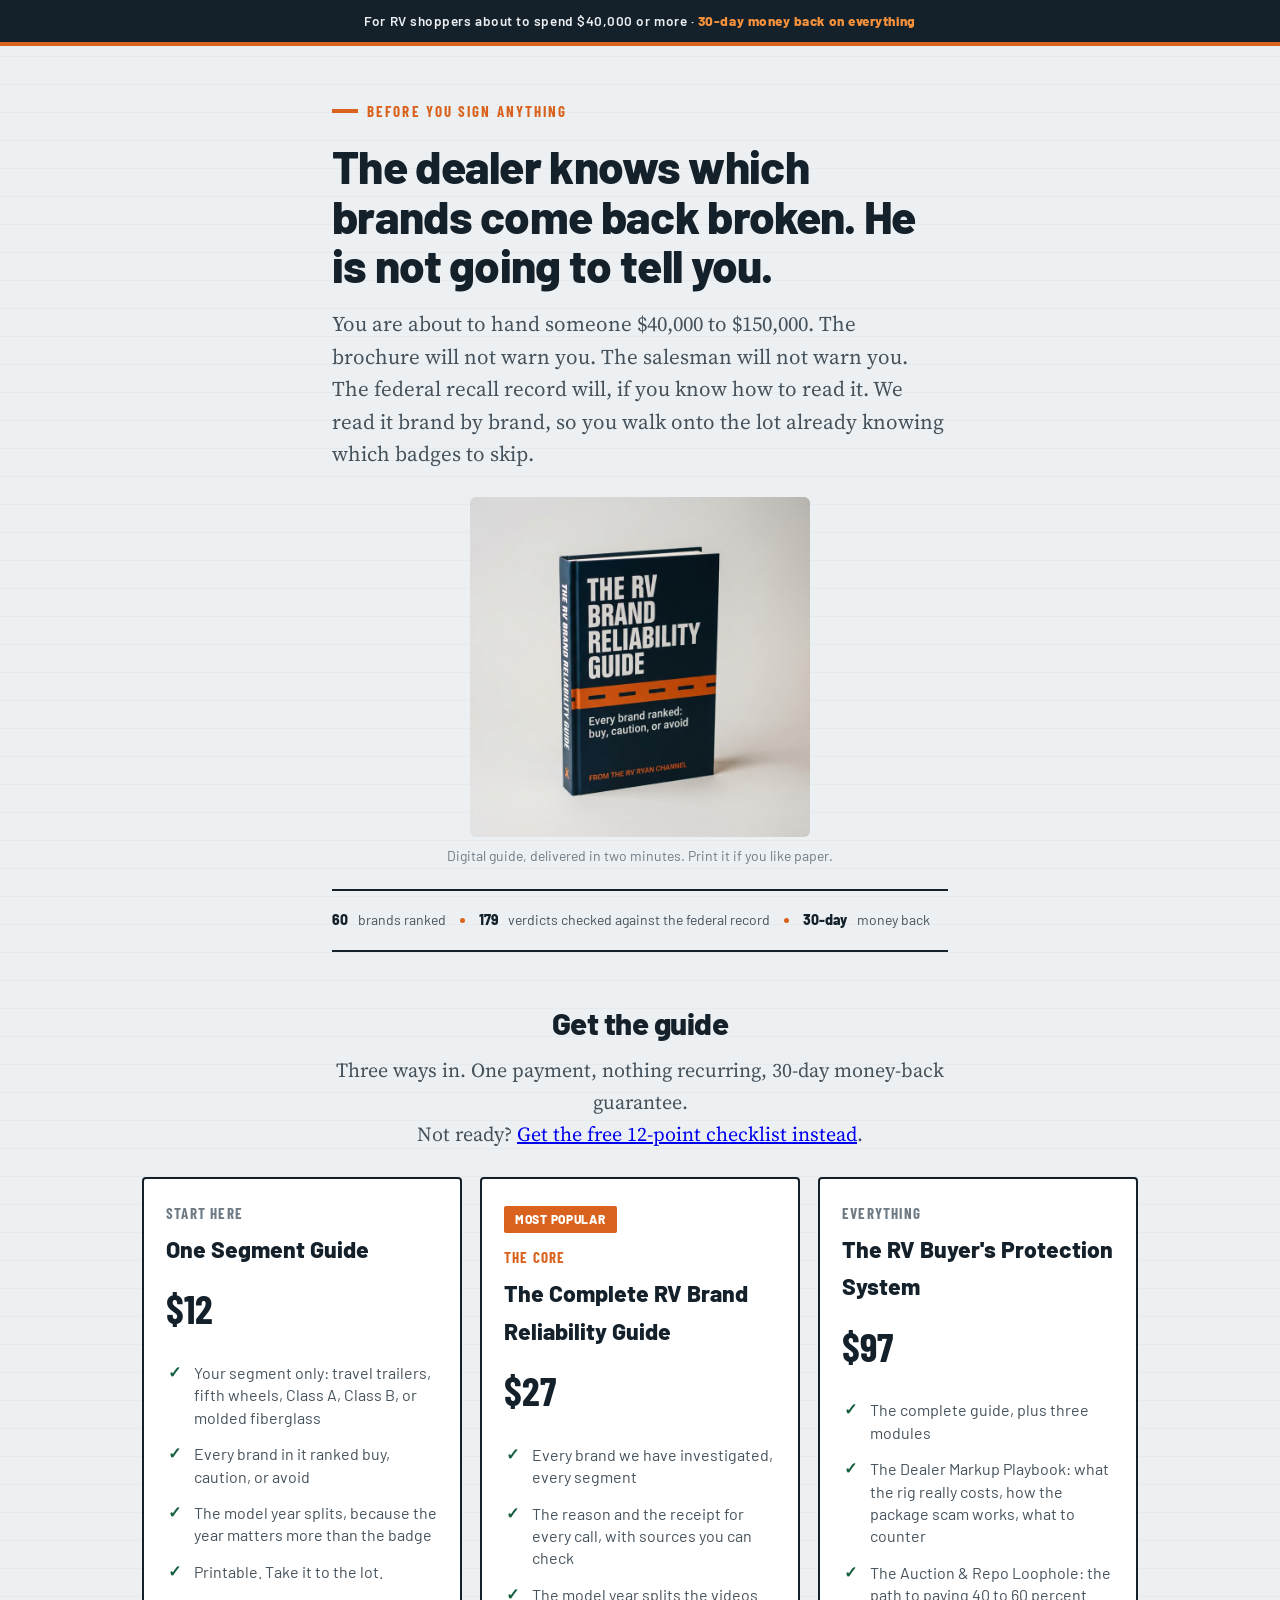
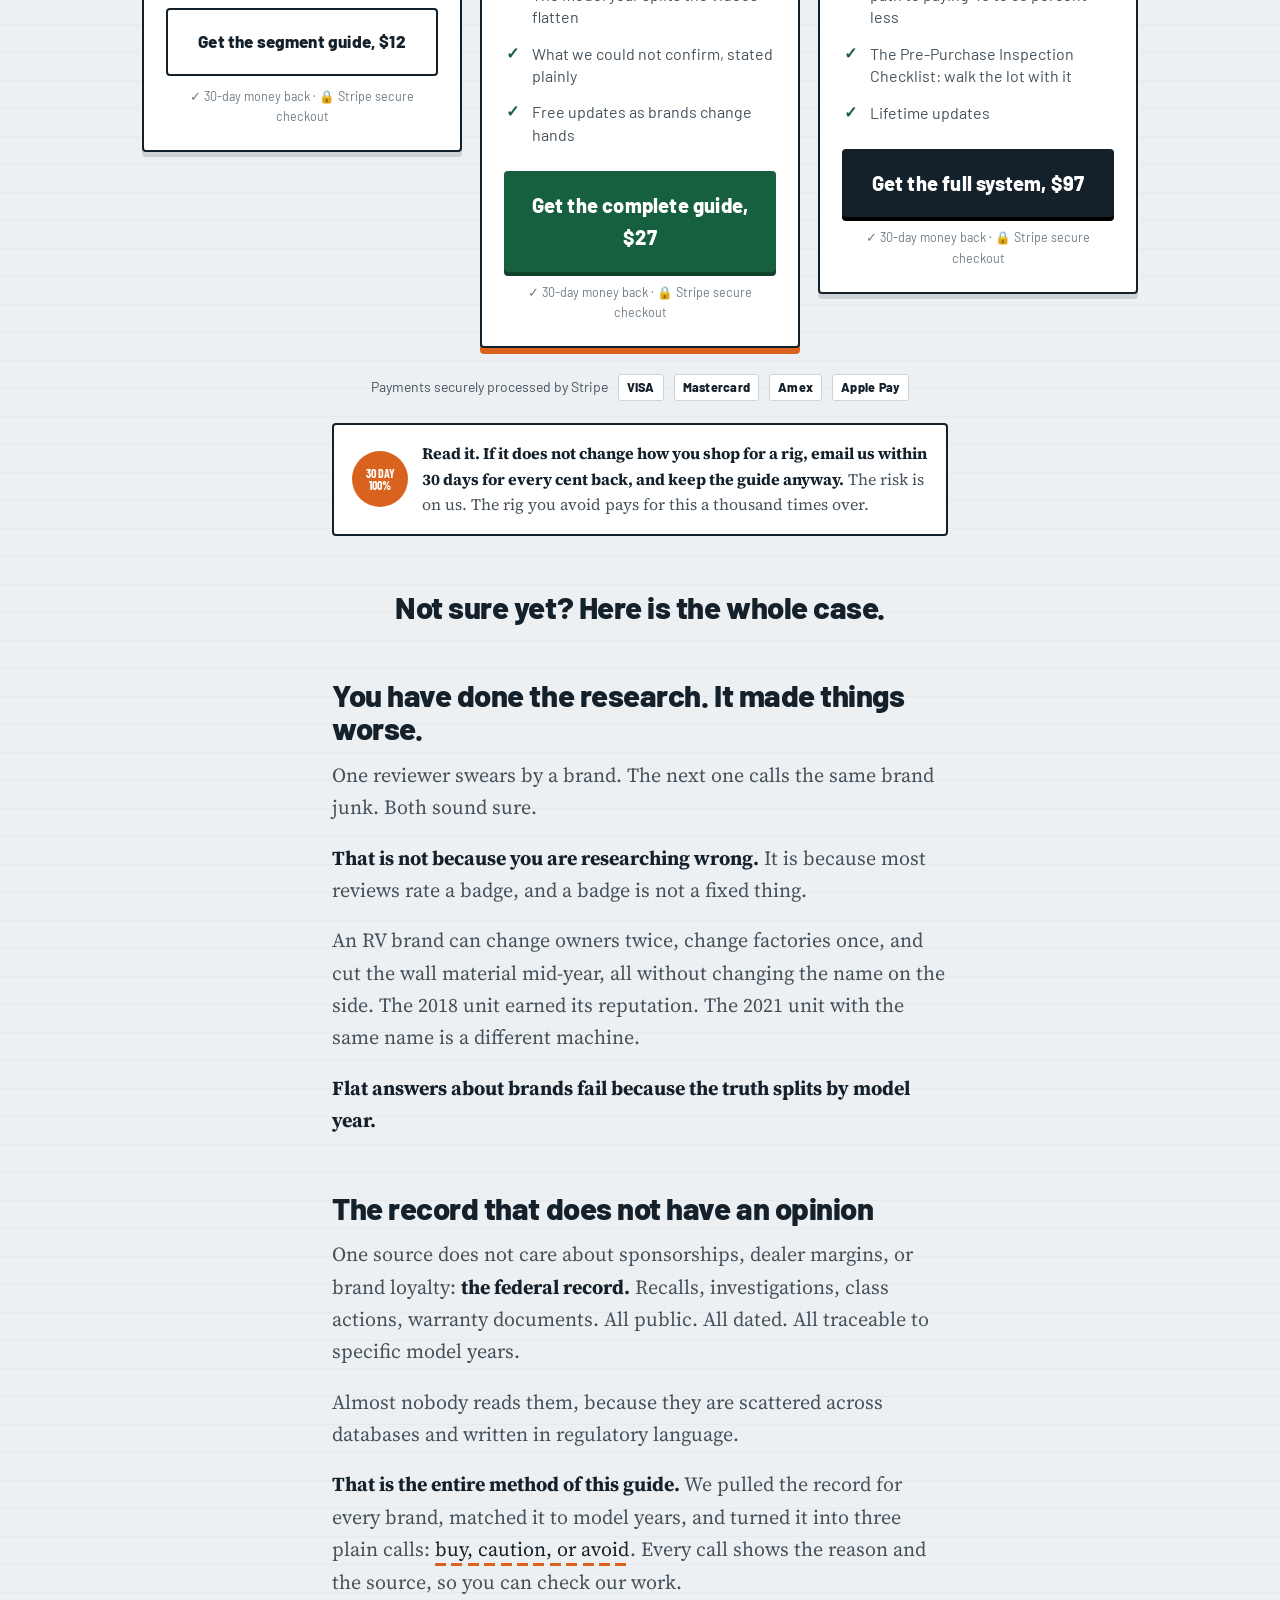
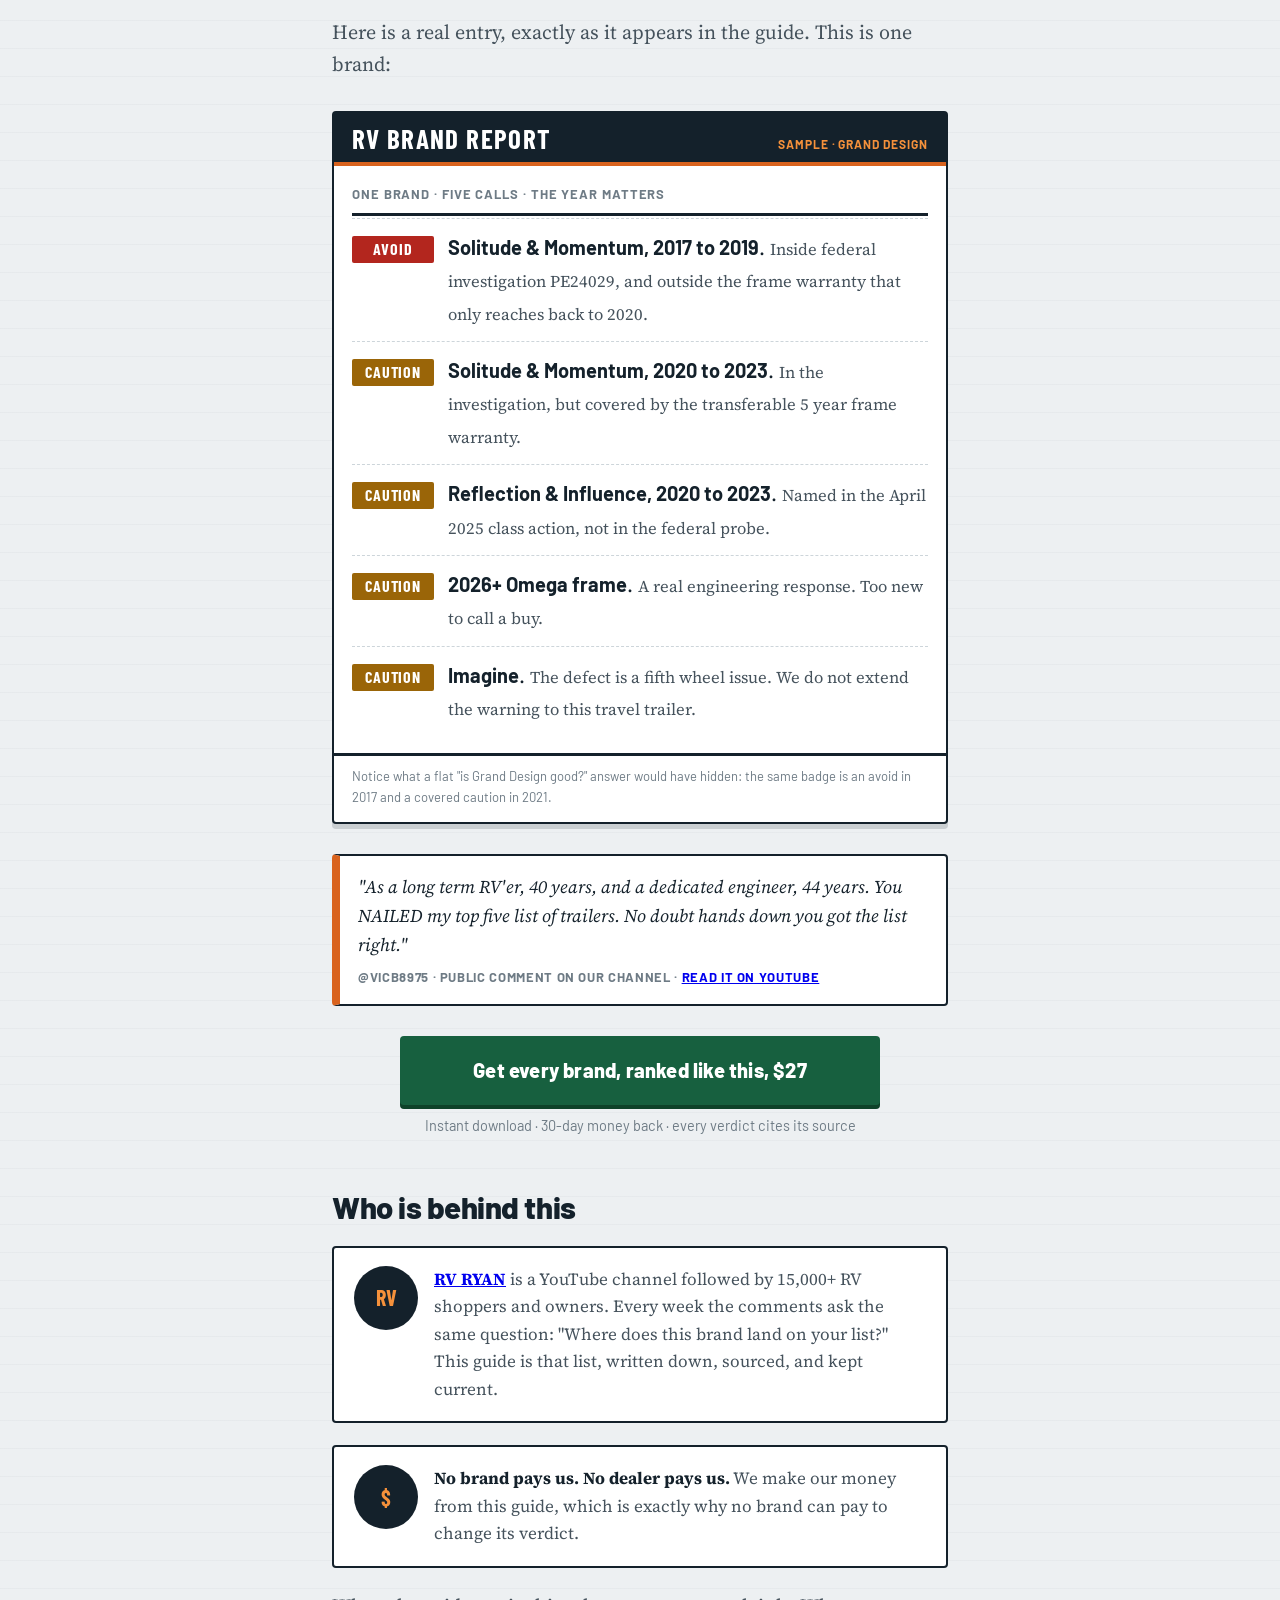
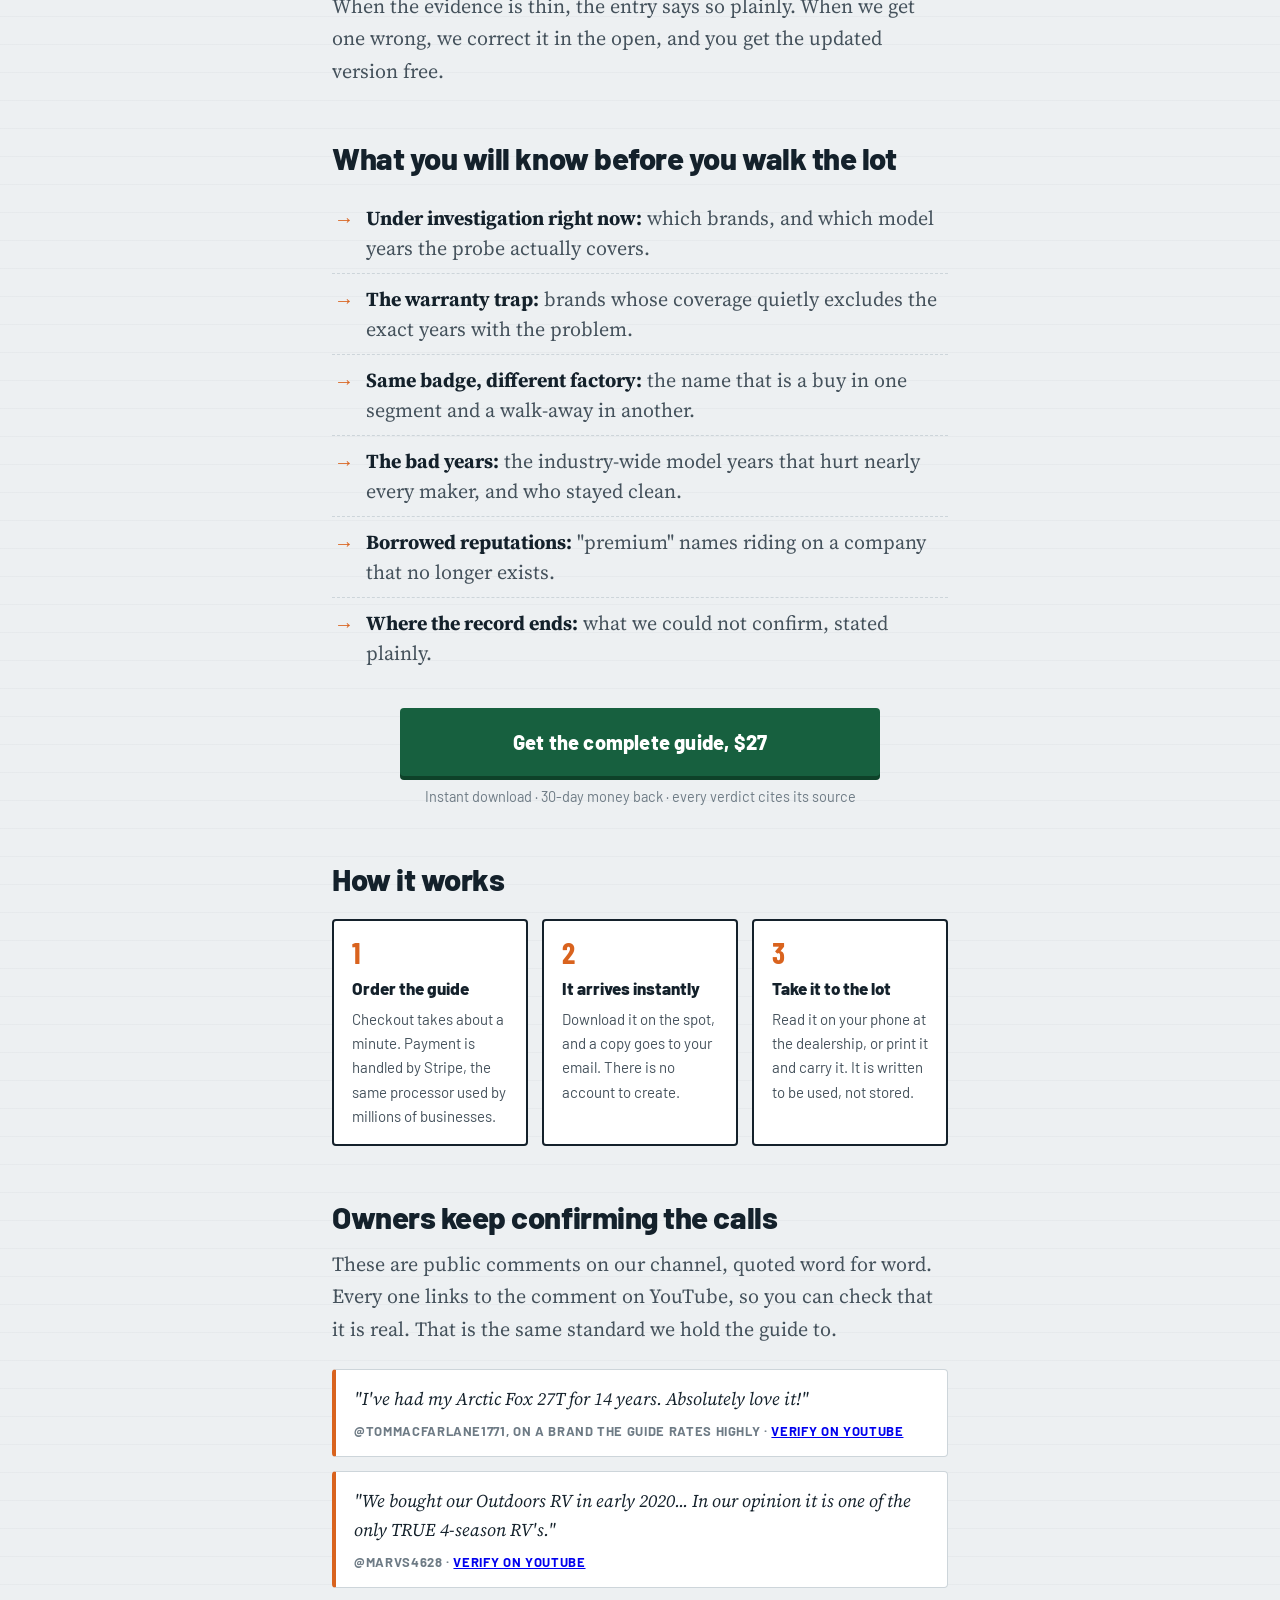
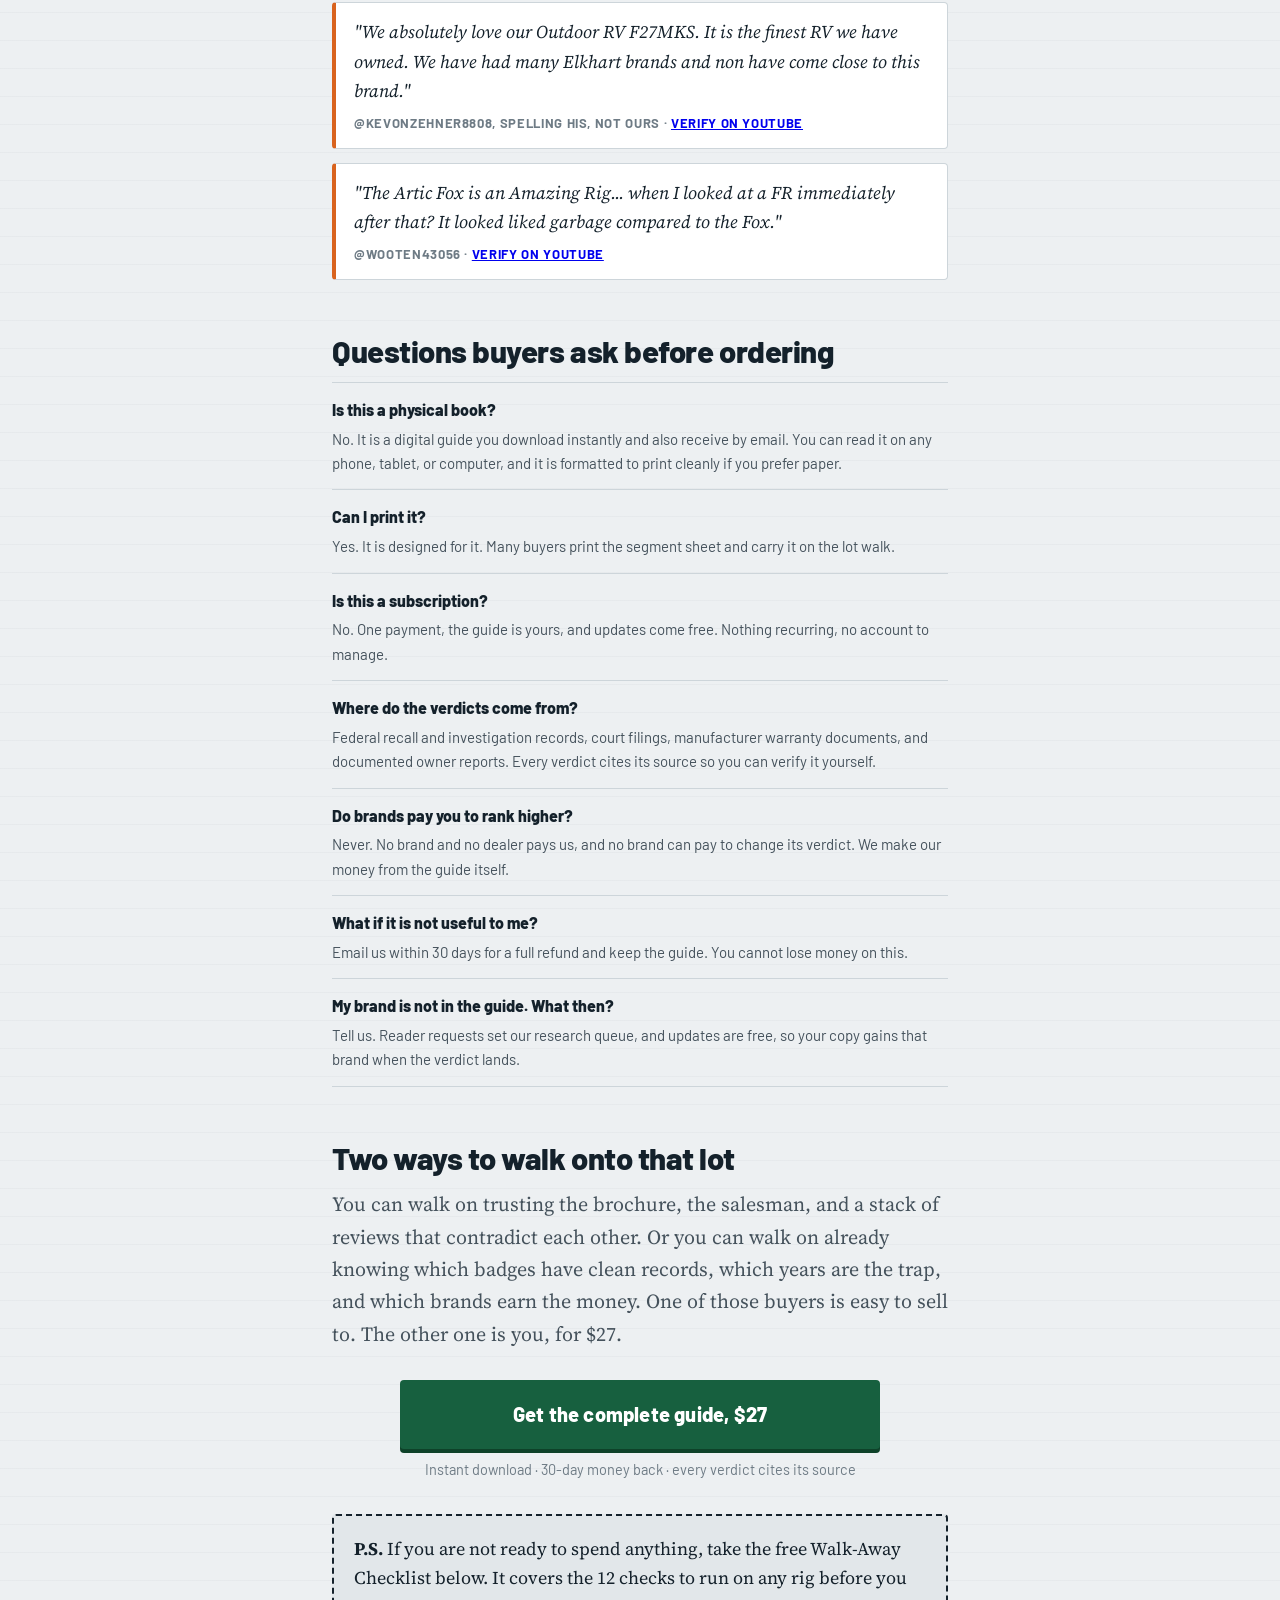
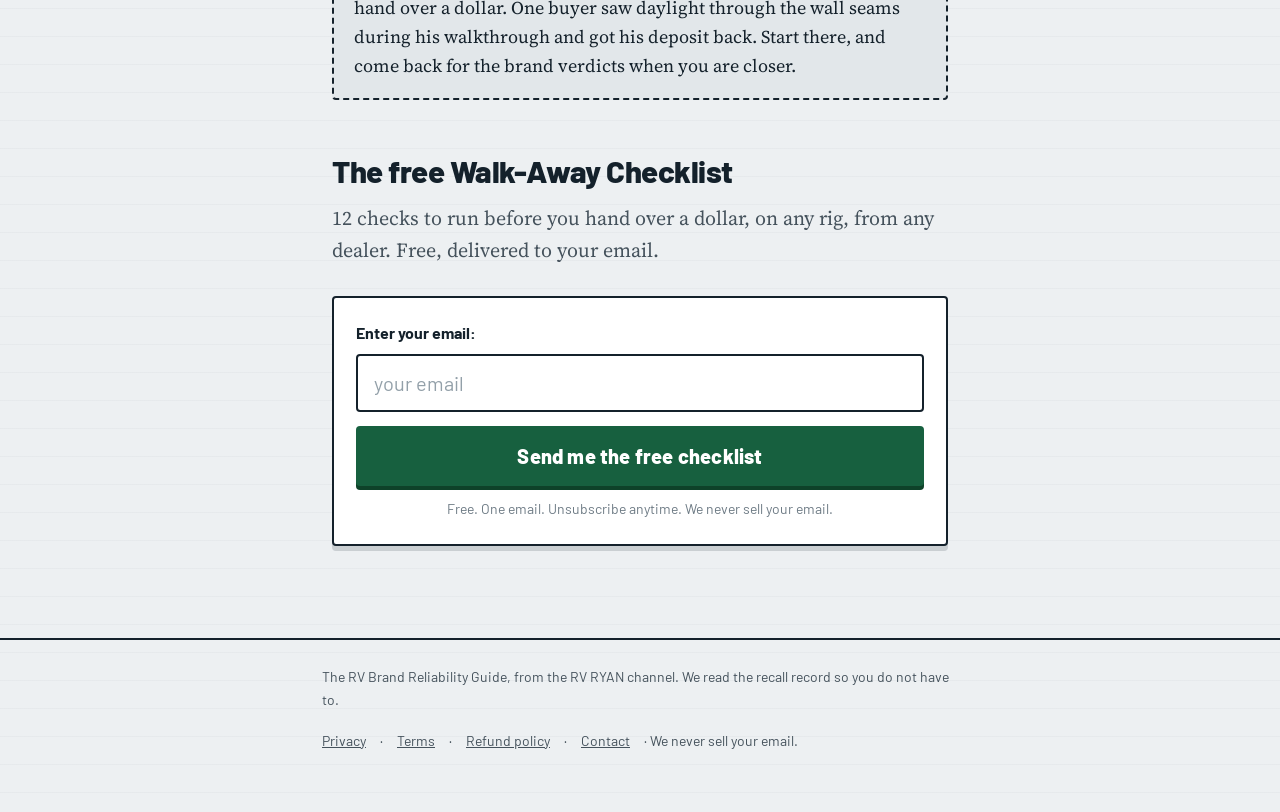
==== commit d3f40a28: "Product-first restructure: offer ladder moved above the letter, real-number trust bar, per-tier secu" ====
--- a/index.html
+++ b/index.html
@@ -14,7 +14,7 @@
 <meta property="og:image:height" content="630">
 <meta name="twitter:card" content="summary_large_image">
 <meta name="twitter:image" content="https://verkieverkie-prog.github.io/rvbrandguide/assets/og.jpg">
-<link rel="stylesheet" href="assets/styles.css?v=5">
+<link rel="stylesheet" href="assets/styles.css?v=6">
 </head>
 <body>
 
@@ -33,111 +33,17 @@
       <figcaption>Digital guide, delivered in two minutes. Print it if you like paper.</figcaption>
     </figure>
 
-    <!-- CTA 1 -->
-    <div class="cta-block">
-      <a class="btn" href="#order">Get the brand guide, $27</a>
-      <p class="under">Instant download · 30-day money back · one payment, nothing recurring<br>
-      Not ready? <a href="#free">Get the free 12-point checklist instead</a>.</p>
-    </div>
-
-    <!-- 2. AGITATION: why the reviews failed them, and why it is not their fault -->
-    <h2>You have done the research. It made things worse.</h2>
-    <p>One reviewer swears by a brand. The next one calls the same brand junk. Both sound sure.</p>
-    <p><strong>That is not because you are researching wrong.</strong> It is because most reviews rate a badge, and a badge is not a fixed thing.</p>
-    <p>An RV brand can change owners twice, change factories once, and cut the wall material mid-year, all without changing the name on the side. The 2018 unit earned its reputation. The 2021 unit with the same name is a different machine.</p>
-    <p><strong>Flat answers about brands fail because the truth splits by model year.</strong></p>
-
-    <!-- 3. MECHANISM: the belief shift -->
-    <h2>The record that does not have an opinion</h2>
-    <p>One source does not care about sponsorships, dealer margins, or brand loyalty: <strong>the federal record.</strong> Recalls, investigations, class actions, warranty documents. All public. All dated. All traceable to specific model years.</p>
-    <p>Almost nobody reads them, because they are scattered across databases and written in regulatory language.</p>
-    <p><strong>That is the entire method of this guide.</strong> We pulled the record for every brand, matched it to model years, and turned it into three plain calls: <mark>buy, caution, or avoid</mark>. Every call shows the reason and the source, so you can check our work.</p>
-
-    <!-- 4. PROOF OF PRODUCT: a real sample entry -->
-    <p>Here is a real entry, exactly as it appears in the guide. This is one brand:</p>
-    <div class="verdict" aria-label="sample of the guide">
-      <div class="masthead">RV Brand Report <span class="sub">SAMPLE · GRAND DESIGN</span></div>
-      <div class="panel-body">
-        <div class="serving">One brand · five calls · the year matters</div>
-        <div class="vrow"><span class="tag skip">AVOID</span>
-          <span><span class="name">Solitude &amp; Momentum, 2017 to 2019</span>. <span class="why">Inside federal investigation PE24029, and outside the frame warranty that only reaches back to 2020.</span></span></div>
-        <div class="vrow"><span class="tag care">CAUTION</span>
-          <span><span class="name">Solitude &amp; Momentum, 2020 to 2023</span>. <span class="why">In the investigation, but covered by the transferable 5 year frame warranty.</span></span></div>
-        <div class="vrow"><span class="tag care">CAUTION</span>
-          <span><span class="name">Reflection &amp; Influence, 2020 to 2023</span>. <span class="why">Named in the April 2025 class action, not in the federal probe.</span></span></div>
-        <div class="vrow"><span class="tag care">CAUTION</span>
-          <span><span class="name">2026+ Omega frame</span>. <span class="why">A real engineering response. Too new to call a buy.</span></span></div>
-        <div class="vrow"><span class="tag care">CAUTION</span>
-          <span><span class="name">Imagine</span>. <span class="why">The defect is a fifth wheel issue. We do not extend the warning to this travel trailer.</span></span></div>
-      </div>
-      <div class="foot">Notice what a flat "is Grand Design good?" answer would have hidden: the same badge is an avoid in 2017 and a covered caution in 2021.</div>
-    </div>
-
-    <!-- expert endorsement, placed against the product proof -->
-    <div class="proof">
-      "As a long term RV'er, 40 years, and a dedicated engineer, 44 years. You NAILED my top five list of trailers. No doubt hands down you got the list right."
-      <div class="who">@vicb8975 · public comment on our channel · <a href="https://www.youtube.com/watch?v=qQPKjAHSE24&amp;lc=UgwVLFhSOPsN4KAxYjZ4AaABAg" target="_blank" rel="noopener">read it on YouTube</a></div>
-    </div>
-
-    <!-- CTA 2 -->
-    <div class="cta-block">
-      <a class="btn" href="#order">Get every brand, ranked like this, $27</a>
-      <p class="under">Instant download · 30-day money back · every verdict cites its source</p>
-    </div>
-
-    <!-- 5. DELAYED REVEAL: who is behind it -->
-    <h2>Who is behind this</h2>
-    <div class="author">
-      <span class="avat">RV</span>
-      <p><strong><a href="https://www.youtube.com/@RyanRotted" target="_blank" rel="noopener">RV RYAN</a></strong> is a YouTube channel followed by 15,000+ RV shoppers and owners. Every week the comments ask the same question: "Where does this brand land on your list?" This guide is that list, written down, sourced, and kept current.</p>
-    </div>
-    <div class="author" style="margin-top:10px">
-      <span class="avat" aria-hidden="true">$</span>
-      <p><strong>No brand pays us. No dealer pays us.</strong> We make our money from this guide, which is exactly why no brand can pay to change its verdict.</p>
-    </div>
-    <p>When the evidence is thin, the entry says so plainly. When we get one wrong, we correct it in the open, and you get the updated version free.</p>
-
-    <!-- 6. WHAT'S INSIDE: fascination bullets -->
-    <h2>What you will know before you walk the lot</h2>
-    <ul class="fascin">
-      <li><strong>Under investigation right now:</strong> which brands, and which model years the probe actually covers.</li>
-      <li><strong>The warranty trap:</strong> brands whose coverage quietly excludes the exact years with the problem.</li>
-      <li><strong>Same badge, different factory:</strong> the name that is a buy in one segment and a walk-away in another.</li>
-      <li><strong>The bad years:</strong> the industry-wide model years that hurt nearly every maker, and who stayed clean.</li>
-      <li><strong>Borrowed reputations:</strong> "premium" names riding on a company that no longer exists.</li>
-      <li><strong>Where the record ends:</strong> what we could not confirm, stated plainly.</li>
-    </ul>
-
-    <!-- CTA 3: breaks the dead zone between the pitch and the ladder -->
-    <div class="cta-block">
-      <a class="btn" href="#order">Get the complete guide, $27</a>
-      <p class="under">Instant download · 30-day money back · every verdict cites its source</p>
-    </div>
-
-    <!-- 7. HOW IT WORKS: cohort-required 1-2-3 -->
-    <h2>How it works</h2>
-    <div class="howit">
-      <div class="hstep"><p class="hnum">1</p><p class="ht">Order the guide</p><p class="hd">Checkout takes about a minute. Payment is handled by Stripe, the same processor used by millions of businesses.</p></div>
-      <div class="hstep"><p class="hnum">2</p><p class="ht">It arrives instantly</p><p class="hd">Download it on the spot, and a copy goes to your email. There is no account to create.</p></div>
-      <div class="hstep"><p class="hnum">3</p><p class="ht">Take it to the lot</p><p class="hd">Read it on your phone at the dealership, or print it and carry it. It is written to be used, not stored.</p></div>
-    </div>
-
-    <!-- 8. PROOF WALL: real public comments, every one linked to its source -->
-    <h2>Owners keep confirming the calls</h2>
-    <p>These are public comments on our channel, quoted word for word. Every one links to the comment on YouTube, so you can check that it is real. That is the same standard we hold the guide to.</p>
-    <div class="quotewall">
-      <div class="qw">"I've had my Arctic Fox 27T for 14 years. Absolutely love it!"<div class="who">@tommacfarlane1771, on a brand the guide rates highly · <a href="https://www.youtube.com/watch?v=qQPKjAHSE24&amp;lc=UgzF5fF4zBzE1_9dfdl4AaABAg" target="_blank" rel="noopener">verify on YouTube</a></div></div>
-      <div class="qw">"We bought our Outdoors RV in early 2020... In our opinion it is one of the only TRUE 4-season RV's."<div class="who">@marvs4628 · <a href="https://www.youtube.com/watch?v=caAp2_lOWRY&amp;lc=UgwiiVYXUjx0G9ABeb94AaABAg" target="_blank" rel="noopener">verify on YouTube</a></div></div>
-      <div class="qw">"We absolutely love our Outdoor RV F27MKS. It is the finest RV we have owned. We have had many Elkhart brands and non have come close to this brand."<div class="who">@kevonzehner8808, spelling his, not ours · <a href="https://www.youtube.com/watch?v=caAp2_lOWRY&amp;lc=UgzE8sU6nC4gtsnK_wV4AaABAg" target="_blank" rel="noopener">verify on YouTube</a></div></div>
-      <div class="qw">"The Artic Fox is an Amazing Rig... when I looked at a FR immediately after that? It looked liked garbage compared to the Fox."<div class="who">@wooten43056 · <a href="https://www.youtube.com/watch?v=qQPKjAHSE24&amp;lc=Ugw8ZRL1Mv0zuLbpyWV4AaABAg" target="_blank" rel="noopener">verify on YouTube</a></div></div>
-    </div>
-
-    <!-- 9. THE OFFER -->
-    <figure class="bookshot small">
-      <img src="assets/book.jpg" alt="The RV Brand Reliability Guide" width="800" height="800" loading="lazy">
-    </figure>
+    <!-- real numbers only: the mine + the channel -->
+    <div class="trust">
+      <span class="chip"><b>60</b>&nbsp;brands ranked</span><span class="dot"></span>
+      <span class="chip"><b>179</b>&nbsp;verdicts checked against the federal record</span><span class="dot"></span>
+      <span class="chip"><b>30-day</b>&nbsp;money back</span>
+    </div>
+
+    <!-- THE OFFER, product-first -->
     <h2 id="order" style="text-align:center">Get the guide</h2>
-    <p style="text-align:center">Three ways in. Each is one payment, nothing recurring, with a 30-day money-back guarantee. Set against the price of the rig, the complete guide costs less than half a tank of gas.</p>
+    <p style="text-align:center">Three ways in. One payment, nothing recurring, 30-day money-back guarantee.<br>
+    Not ready? <a href="#free">Get the free 12-point checklist instead</a>.</p>
   </div>
 
   <div class="wrap-wide">
@@ -153,6 +59,7 @@
           <li>Printable. Take it to the lot.</li>
         </ul>
         <a class="btn ghost" href="#" data-add="one">Get the segment guide, $12</a>
+        <p class="tsecure">✓ 30-day money back · 🔒 Stripe secure checkout</p>
       </div>
       <div class="tier best">
         <span class="badge">Most popular</span>
@@ -167,6 +74,7 @@
           <li>Free updates as brands change hands</li>
         </ul>
         <a class="btn" href="#" data-add="complete">Get the complete guide, $27</a>
+        <p class="tsecure">✓ 30-day money back · 🔒 Stripe secure checkout</p>
       </div>
       <div class="tier">
         <p class="rank">Everything</p>
@@ -180,6 +88,7 @@
           <li>Lifetime updates</li>
         </ul>
         <a class="btn dark" href="#" data-add="system">Get the full system, $97</a>
+        <p class="tsecure">✓ 30-day money back · 🔒 Stripe secure checkout</p>
       </div>
     </div>
   </div>
@@ -190,12 +99,106 @@
       <span class="plogo">VISA</span><span class="plogo">Mastercard</span><span class="plogo">Amex</span><span class="plogo">Apple Pay</span>
     </div>
 
-    <!-- 10. GUARANTEE, immediately after price -->
     <div class="guarantee">
       <span class="seal">30 DAY<br>100%</span>
       <span><strong>Read it. If it does not change how you shop for a rig, email us within 30 days for every cent back, and keep the guide anyway.</strong> The risk is on us. The rig you avoid pays for this a thousand times over.</span>
     </div>
 
+    <h2 style="text-align:center">Not sure yet? Here is the whole case.</h2>
+
+    <!-- 2. AGITATION: why the reviews failed them, and why it is not their fault -->
+    <h2>You have done the research. It made things worse.</h2>
+    <p>One reviewer swears by a brand. The next one calls the same brand junk. Both sound sure.</p>
+    <p><strong>That is not because you are researching wrong.</strong> It is because most reviews rate a badge, and a badge is not a fixed thing.</p>
+    <p>An RV brand can change owners twice, change factories once, and cut the wall material mid-year, all without changing the name on the side. The 2018 unit earned its reputation. The 2021 unit with the same name is a different machine.</p>
+    <p><strong>Flat answers about brands fail because the truth splits by model year.</strong></p>
+
+    <!-- 3. MECHANISM: the belief shift -->
+    <h2>The record that does not have an opinion</h2>
+    <p>One source does not care about sponsorships, dealer margins, or brand loyalty: <strong>the federal record.</strong> Recalls, investigations, class actions, warranty documents. All public. All dated. All traceable to specific model years.</p>
+    <p>Almost nobody reads them, because they are scattered across databases and written in regulatory language.</p>
+    <p><strong>That is the entire method of this guide.</strong> We pulled the record for every brand, matched it to model years, and turned it into three plain calls: <mark>buy, caution, or avoid</mark>. Every call shows the reason and the source, so you can check our work.</p>
+
+    <!-- 4. PROOF OF PRODUCT: a real sample entry -->
+    <p>Here is a real entry, exactly as it appears in the guide. This is one brand:</p>
+    <div class="verdict" aria-label="sample of the guide">
+      <div class="masthead">RV Brand Report <span class="sub">SAMPLE · GRAND DESIGN</span></div>
+      <div class="panel-body">
+        <div class="serving">One brand · five calls · the year matters</div>
+        <div class="vrow"><span class="tag skip">AVOID</span>
+          <span><span class="name">Solitude &amp; Momentum, 2017 to 2019</span>. <span class="why">Inside federal investigation PE24029, and outside the frame warranty that only reaches back to 2020.</span></span></div>
+        <div class="vrow"><span class="tag care">CAUTION</span>
+          <span><span class="name">Solitude &amp; Momentum, 2020 to 2023</span>. <span class="why">In the investigation, but covered by the transferable 5 year frame warranty.</span></span></div>
+        <div class="vrow"><span class="tag care">CAUTION</span>
+          <span><span class="name">Reflection &amp; Influence, 2020 to 2023</span>. <span class="why">Named in the April 2025 class action, not in the federal probe.</span></span></div>
+        <div class="vrow"><span class="tag care">CAUTION</span>
+          <span><span class="name">2026+ Omega frame</span>. <span class="why">A real engineering response. Too new to call a buy.</span></span></div>
+        <div class="vrow"><span class="tag care">CAUTION</span>
+          <span><span class="name">Imagine</span>. <span class="why">The defect is a fifth wheel issue. We do not extend the warning to this travel trailer.</span></span></div>
+      </div>
+      <div class="foot">Notice what a flat "is Grand Design good?" answer would have hidden: the same badge is an avoid in 2017 and a covered caution in 2021.</div>
+    </div>
+
+    <!-- expert endorsement, placed against the product proof -->
+    <div class="proof">
+      "As a long term RV'er, 40 years, and a dedicated engineer, 44 years. You NAILED my top five list of trailers. No doubt hands down you got the list right."
+      <div class="who">@vicb8975 · public comment on our channel · <a href="https://www.youtube.com/watch?v=qQPKjAHSE24&amp;lc=UgwVLFhSOPsN4KAxYjZ4AaABAg" target="_blank" rel="noopener">read it on YouTube</a></div>
+    </div>
+
+    <!-- CTA 2 -->
+    <div class="cta-block">
+      <a class="btn" href="#order">Get every brand, ranked like this, $27</a>
+      <p class="under">Instant download · 30-day money back · every verdict cites its source</p>
+    </div>
+
+    <!-- 5. DELAYED REVEAL: who is behind it -->
+    <h2>Who is behind this</h2>
+    <div class="author">
+      <span class="avat">RV</span>
+      <p><strong><a href="https://www.youtube.com/@RyanRotted" target="_blank" rel="noopener">RV RYAN</a></strong> is a YouTube channel followed by 15,000+ RV shoppers and owners. Every week the comments ask the same question: "Where does this brand land on your list?" This guide is that list, written down, sourced, and kept current.</p>
+    </div>
+    <div class="author" style="margin-top:10px">
+      <span class="avat" aria-hidden="true">$</span>
+      <p><strong>No brand pays us. No dealer pays us.</strong> We make our money from this guide, which is exactly why no brand can pay to change its verdict.</p>
+    </div>
+    <p>When the evidence is thin, the entry says so plainly. When we get one wrong, we correct it in the open, and you get the updated version free.</p>
+
+    <!-- 6. WHAT'S INSIDE: fascination bullets -->
+    <h2>What you will know before you walk the lot</h2>
+    <ul class="fascin">
+      <li><strong>Under investigation right now:</strong> which brands, and which model years the probe actually covers.</li>
+      <li><strong>The warranty trap:</strong> brands whose coverage quietly excludes the exact years with the problem.</li>
+      <li><strong>Same badge, different factory:</strong> the name that is a buy in one segment and a walk-away in another.</li>
+      <li><strong>The bad years:</strong> the industry-wide model years that hurt nearly every maker, and who stayed clean.</li>
+      <li><strong>Borrowed reputations:</strong> "premium" names riding on a company that no longer exists.</li>
+      <li><strong>Where the record ends:</strong> what we could not confirm, stated plainly.</li>
+    </ul>
+
+    <!-- CTA 3: breaks the dead zone between the pitch and the ladder -->
+    <div class="cta-block">
+      <a class="btn" href="#order">Get the complete guide, $27</a>
+      <p class="under">Instant download · 30-day money back · every verdict cites its source</p>
+    </div>
+
+    <!-- 7. HOW IT WORKS: cohort-required 1-2-3 -->
+    <h2>How it works</h2>
+    <div class="howit">
+      <div class="hstep"><p class="hnum">1</p><p class="ht">Order the guide</p><p class="hd">Checkout takes about a minute. Payment is handled by Stripe, the same processor used by millions of businesses.</p></div>
+      <div class="hstep"><p class="hnum">2</p><p class="ht">It arrives instantly</p><p class="hd">Download it on the spot, and a copy goes to your email. There is no account to create.</p></div>
+      <div class="hstep"><p class="hnum">3</p><p class="ht">Take it to the lot</p><p class="hd">Read it on your phone at the dealership, or print it and carry it. It is written to be used, not stored.</p></div>
+    </div>
+
+    <!-- 8. PROOF WALL: real public comments, every one linked to its source -->
+    <h2>Owners keep confirming the calls</h2>
+    <p>These are public comments on our channel, quoted word for word. Every one links to the comment on YouTube, so you can check that it is real. That is the same standard we hold the guide to.</p>
+    <div class="quotewall">
+      <div class="qw">"I've had my Arctic Fox 27T for 14 years. Absolutely love it!"<div class="who">@tommacfarlane1771, on a brand the guide rates highly · <a href="https://www.youtube.com/watch?v=qQPKjAHSE24&amp;lc=UgzF5fF4zBzE1_9dfdl4AaABAg" target="_blank" rel="noopener">verify on YouTube</a></div></div>
+      <div class="qw">"We bought our Outdoors RV in early 2020... In our opinion it is one of the only TRUE 4-season RV's."<div class="who">@marvs4628 · <a href="https://www.youtube.com/watch?v=caAp2_lOWRY&amp;lc=UgwiiVYXUjx0G9ABeb94AaABAg" target="_blank" rel="noopener">verify on YouTube</a></div></div>
+      <div class="qw">"We absolutely love our Outdoor RV F27MKS. It is the finest RV we have owned. We have had many Elkhart brands and non have come close to this brand."<div class="who">@kevonzehner8808, spelling his, not ours · <a href="https://www.youtube.com/watch?v=caAp2_lOWRY&amp;lc=UgzE8sU6nC4gtsnK_wV4AaABAg" target="_blank" rel="noopener">verify on YouTube</a></div></div>
+      <div class="qw">"The Artic Fox is an Amazing Rig... when I looked at a FR immediately after that? It looked liked garbage compared to the Fox."<div class="who">@wooten43056 · <a href="https://www.youtube.com/watch?v=qQPKjAHSE24&amp;lc=Ugw8ZRL1Mv0zuLbpyWV4AaABAg" target="_blank" rel="noopener">verify on YouTube</a></div></div>
+    </div>
+
+    <!-- 9. THE OFFER -->
     <!-- 11. FAQ: objection-first -->
     <h2>Questions buyers ask before ordering</h2>
     <div class="faqs">
@@ -247,19 +250,13 @@
 <script>
 (function(){
   var bar = document.getElementById('stickycta');
-  var firstCta = document.querySelector('.cta-block');
-  var order = document.querySelector('.ladder');
-  if (!bar || !firstCta || !order || !('IntersectionObserver' in window)) return;
-  var pastFirst = false, ladderVisible = false;
-  function update(){ bar.hidden = !(pastFirst && !ladderVisible); }
+  var ladder = document.querySelector('.ladder');
+  if (!bar || !ladder || !('IntersectionObserver' in window)) return;
   new IntersectionObserver(function(es){
-    es.forEach(function(e){ pastFirst = !e.isIntersecting && e.boundingClientRect.top < 0; });
-    update();
-  }).observe(firstCta);
-  new IntersectionObserver(function(es){
-    es.forEach(function(e){ ladderVisible = e.isIntersecting; });
-    update();
-  }, {rootMargin: '0px 0px 200px 0px'}).observe(order);
+    es.forEach(function(e){
+      bar.hidden = !(!e.isIntersecting && e.boundingClientRect.top < 0);
+    });
+  }, {rootMargin: '100px 0px 0px 0px'}).observe(ladder);
 })();
 </script>
 </body>
--- a/assets/styles.css
+++ b/assets/styles.css
@@ -445,3 +445,7 @@
 .bookshot.small img { max-width: 260px; }
 .bookshot figcaption { font-family: var(--ui); font-size: 14px; color: var(--ink-3);
   margin-top: 8px; }
+
+/* ---- per-tier trust microline ---- */
+.tier .tsecure { font-family: var(--ui); font-size: 12.5px; color: var(--ink-3);
+  text-align: center; margin: 10px 0 0; }
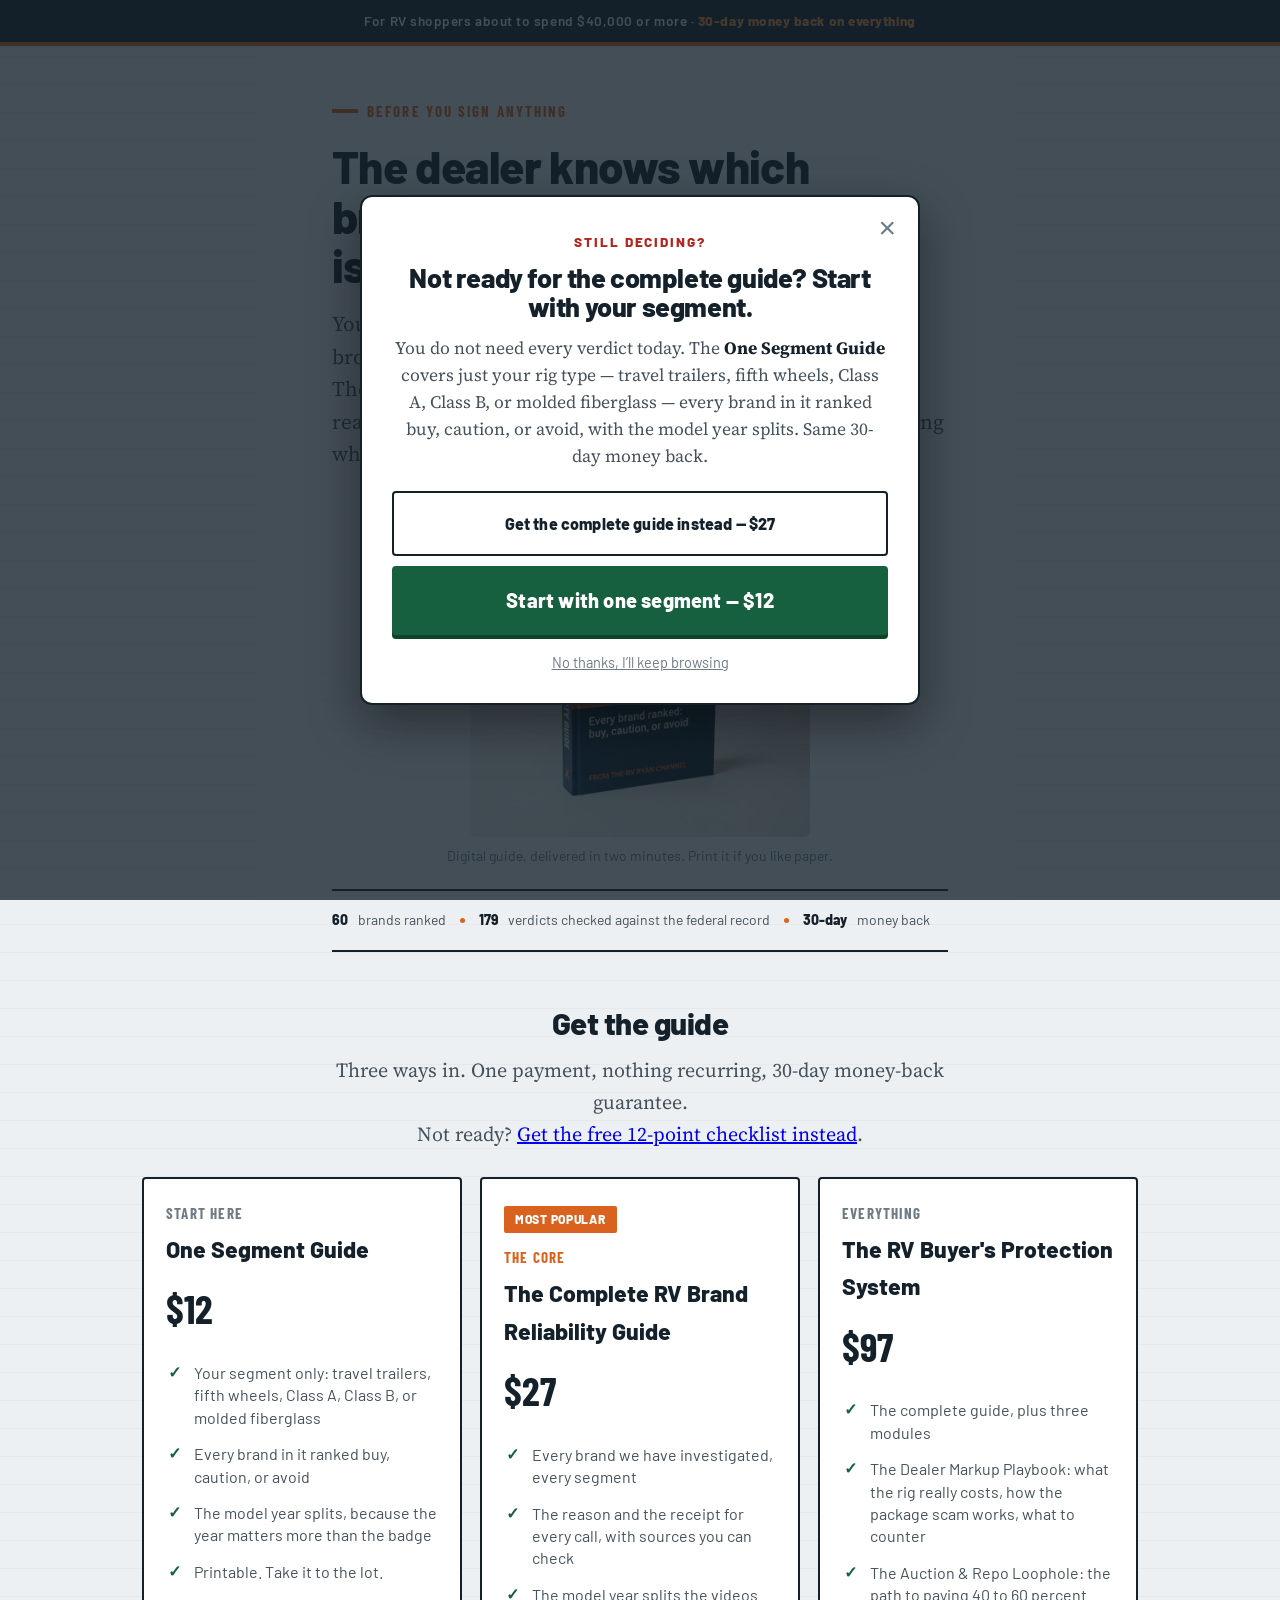
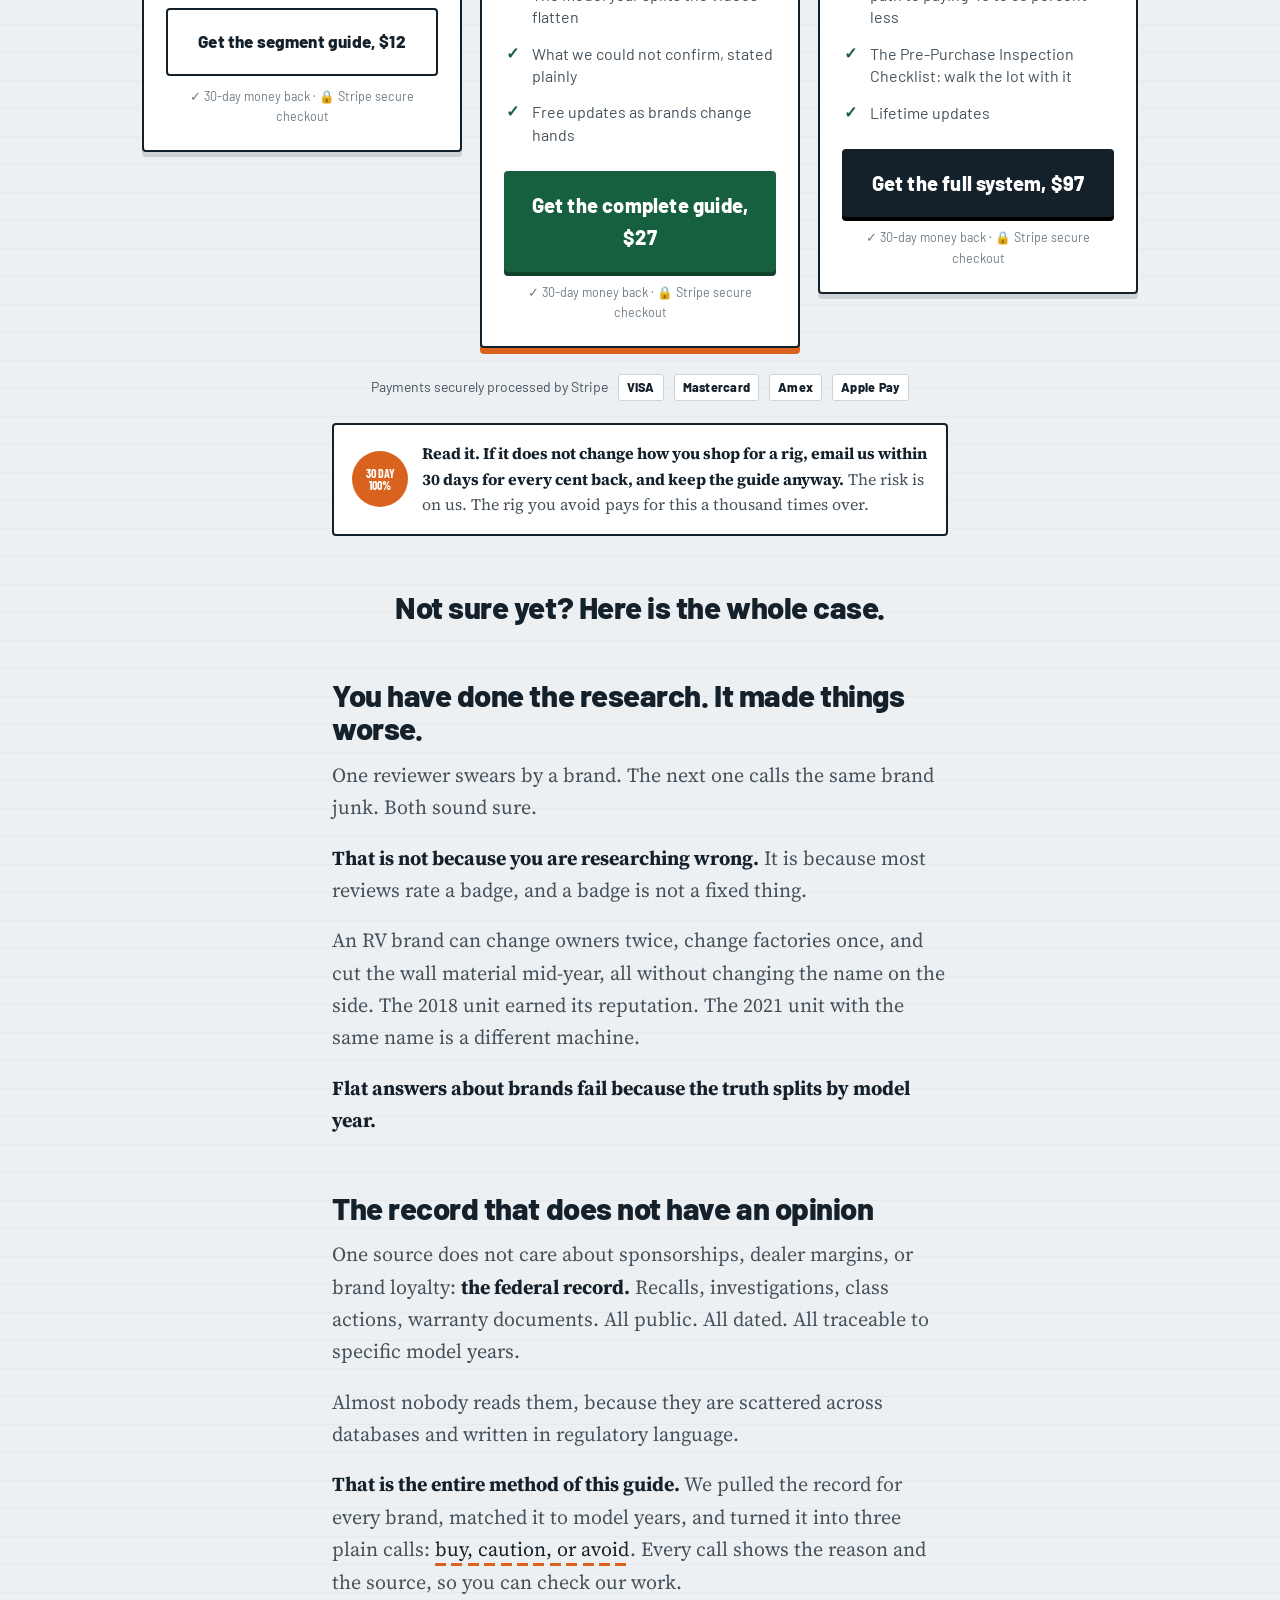
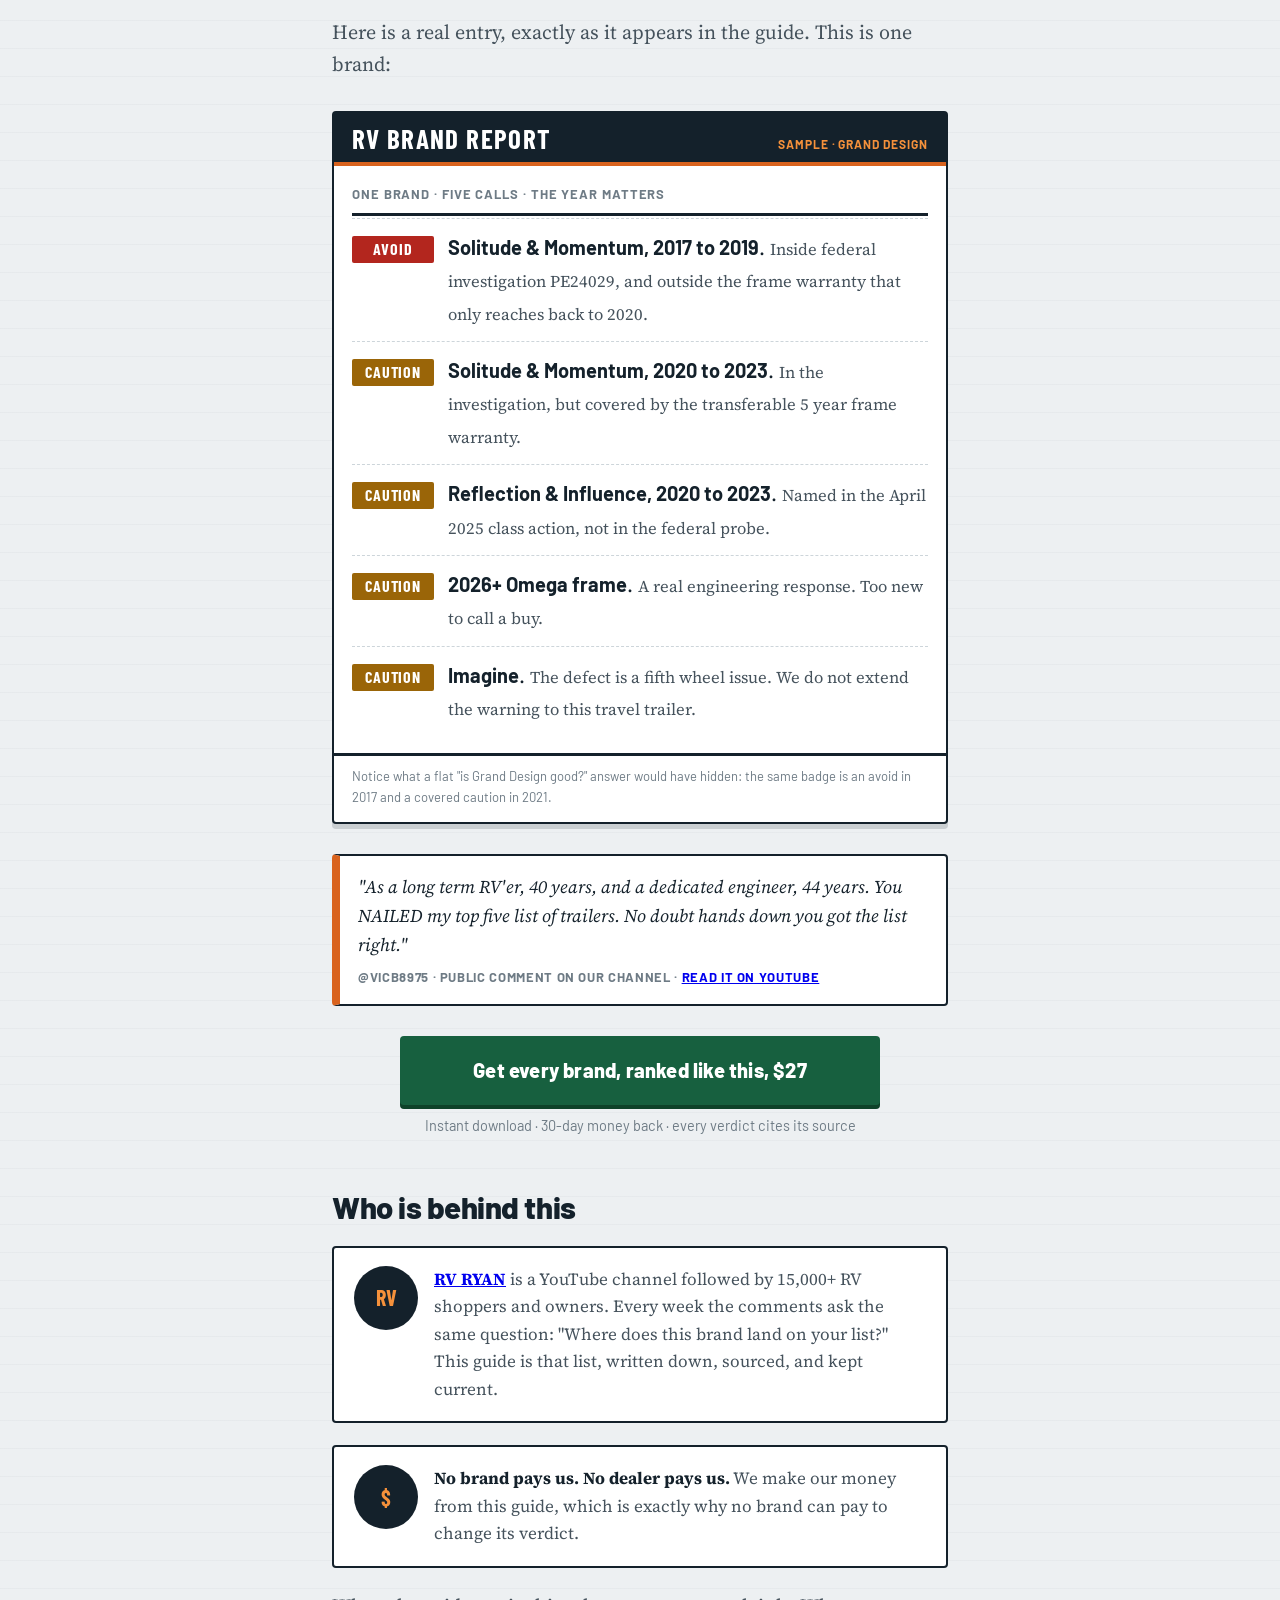
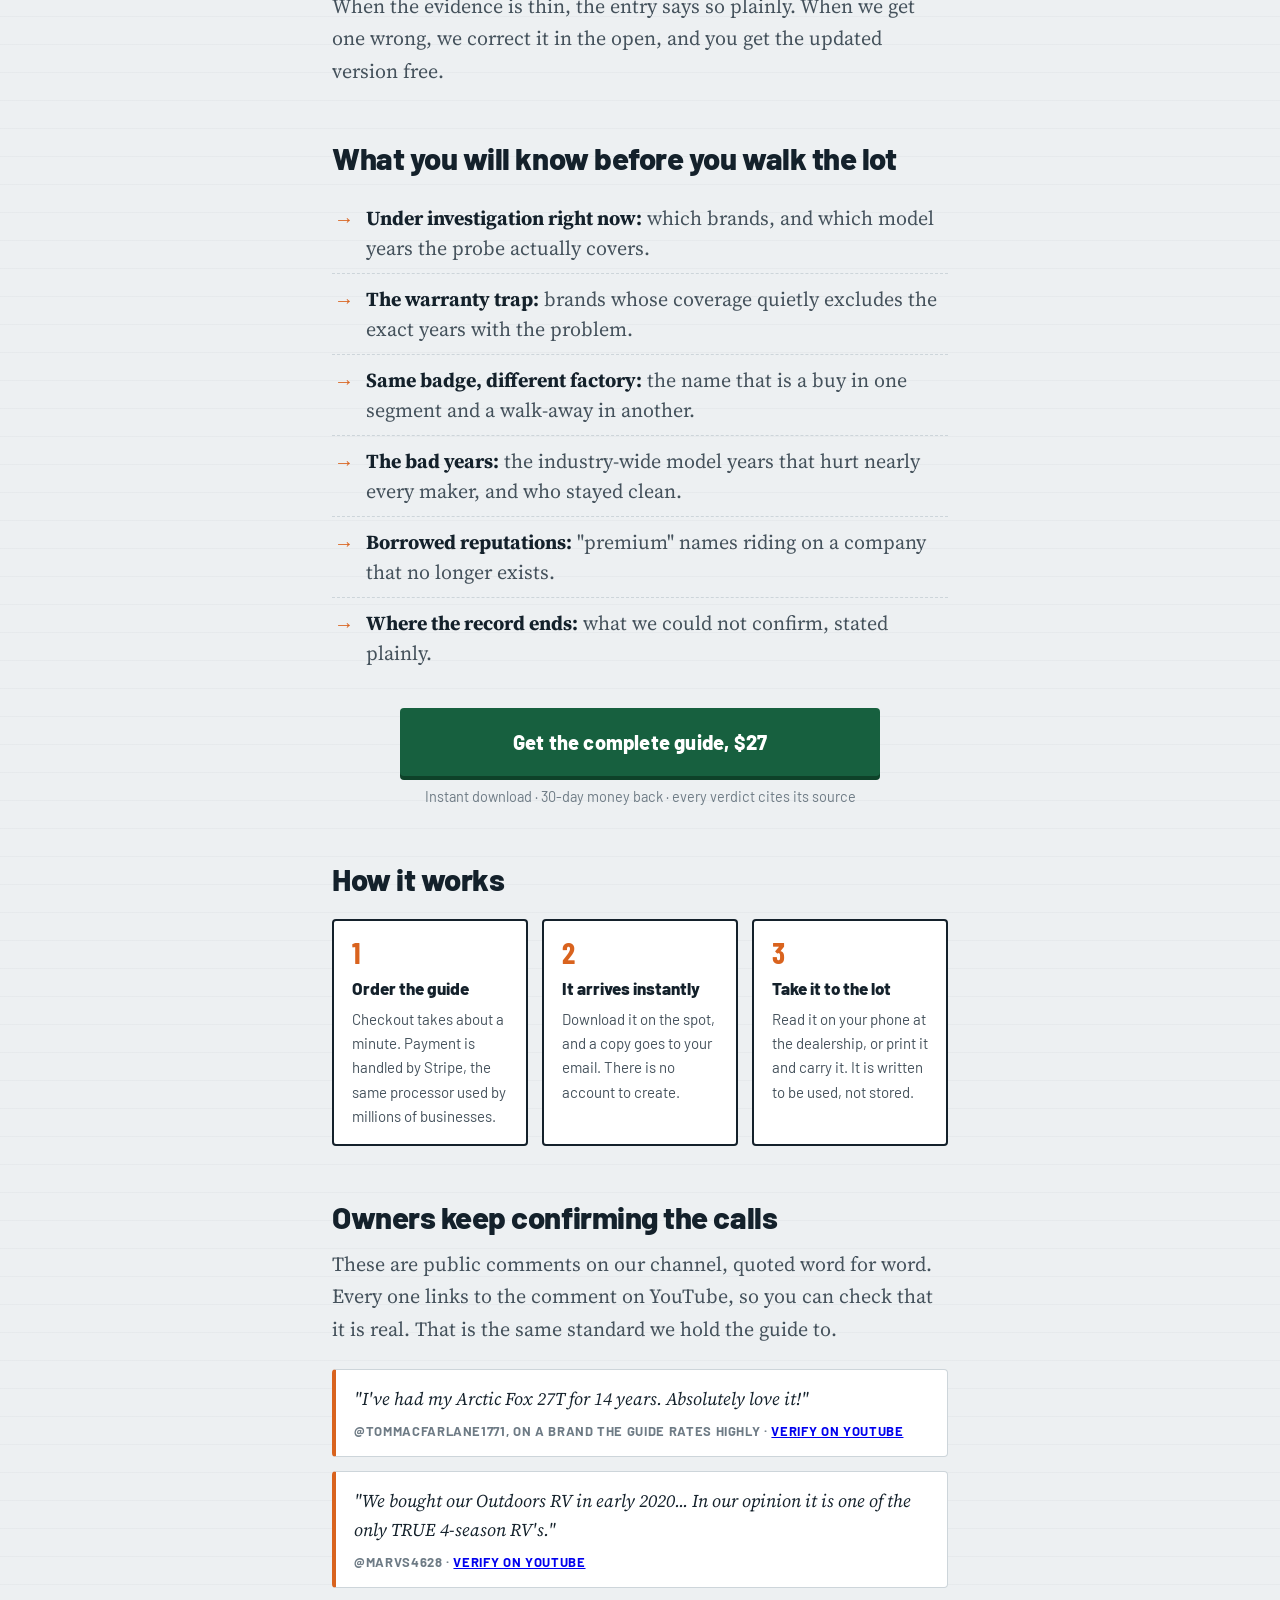
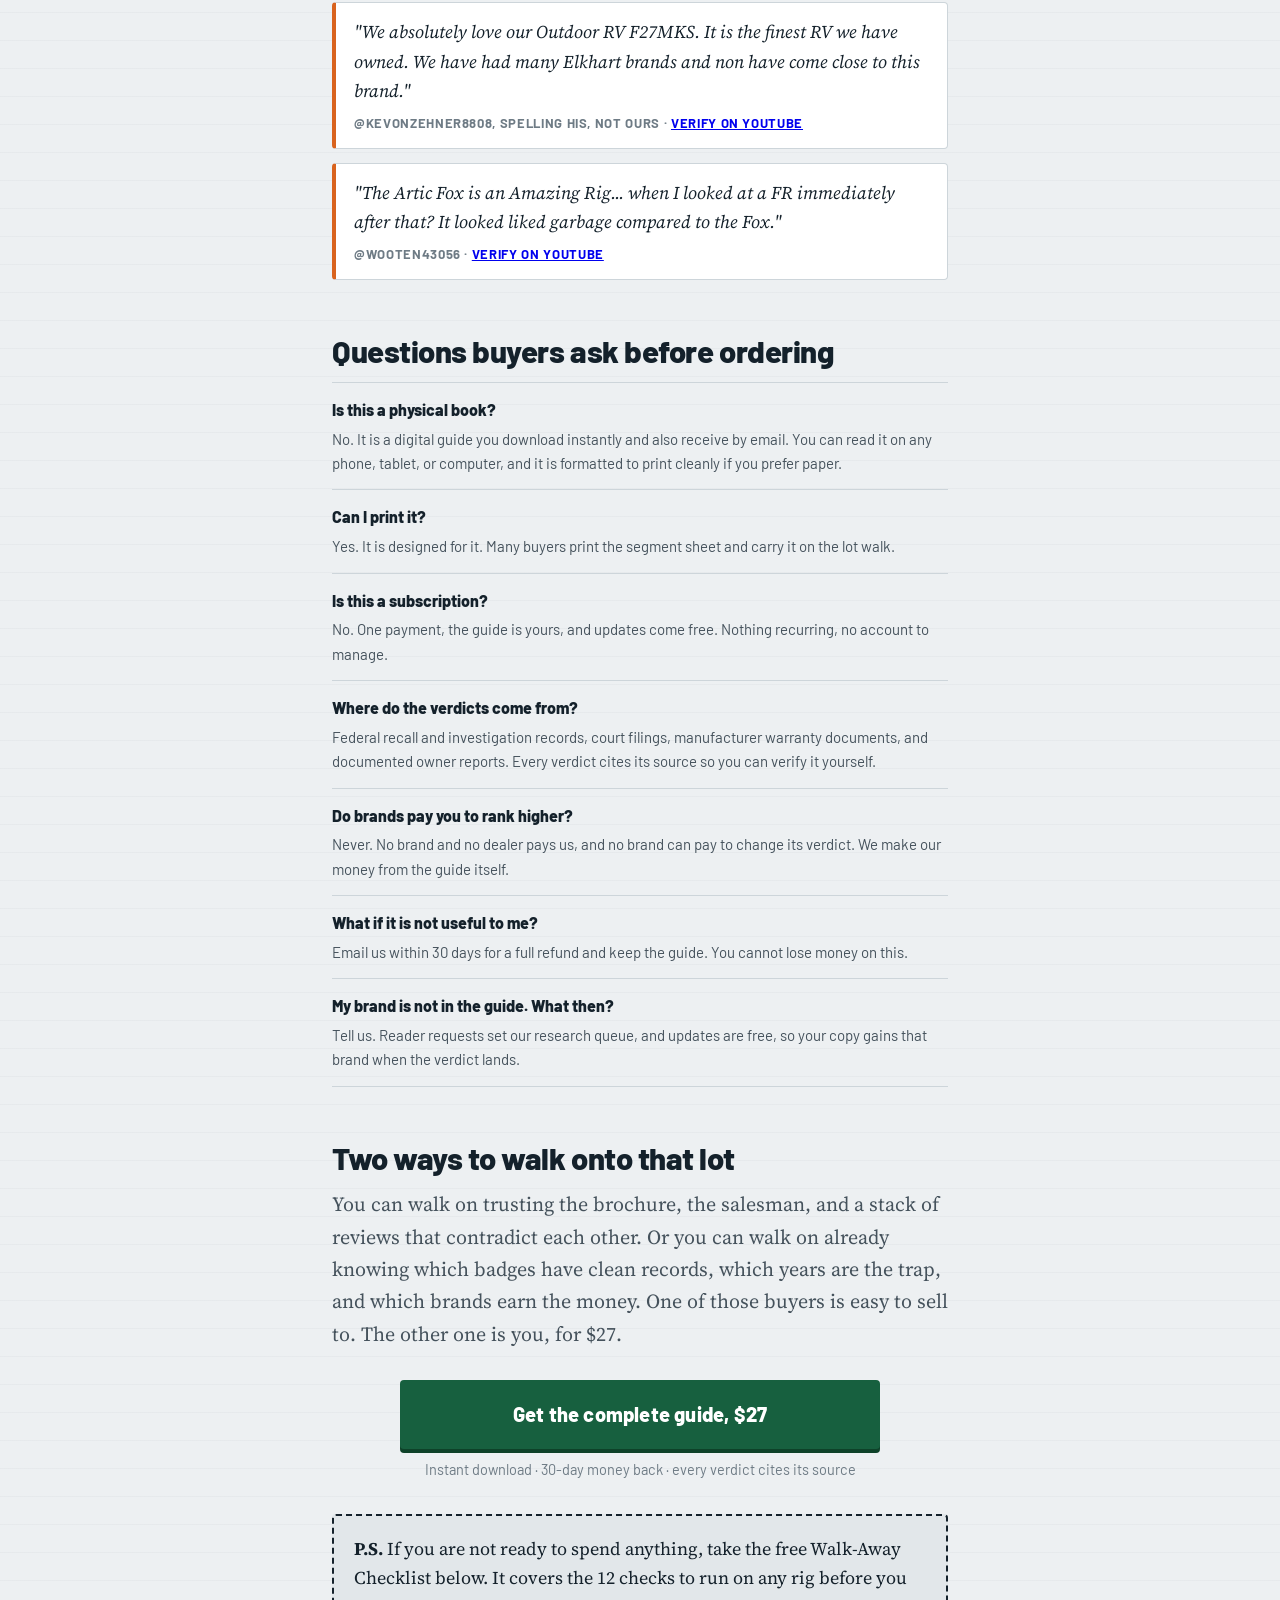
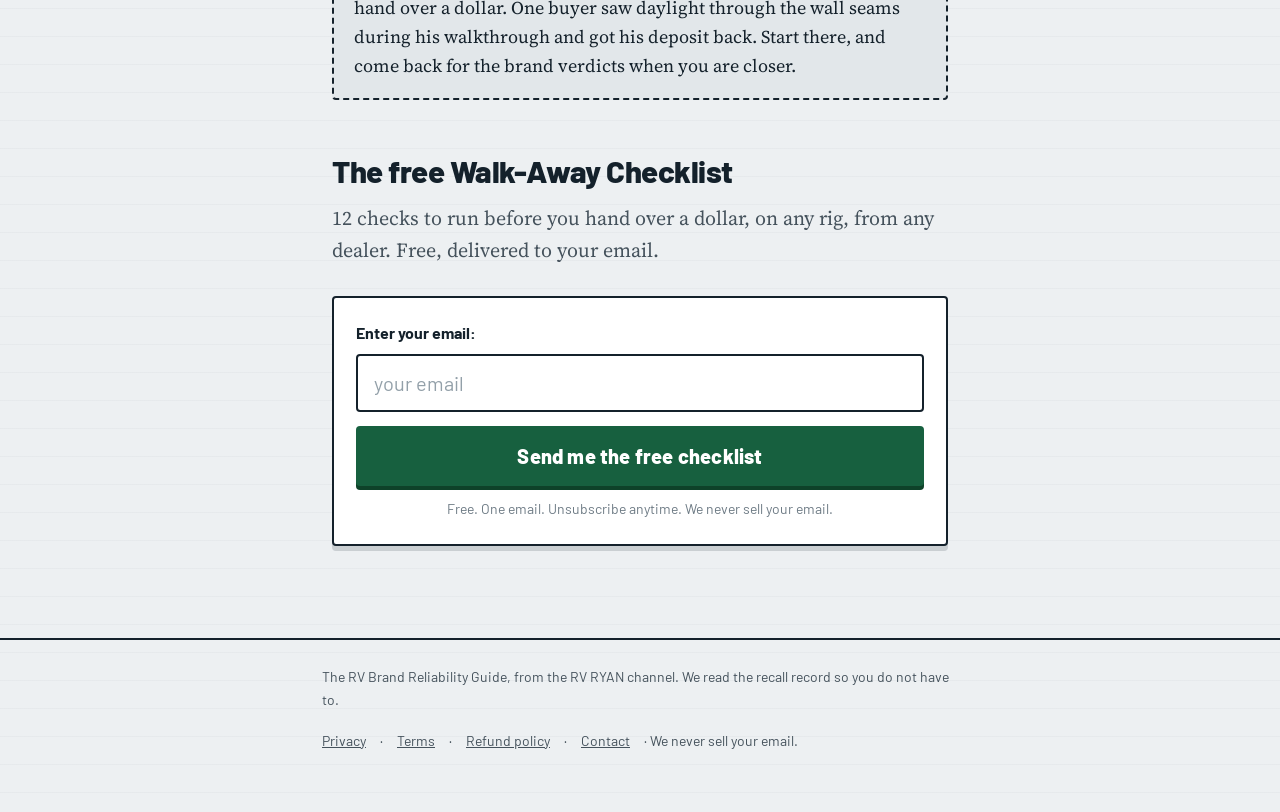
==== commit d573b9d8: "add launch promo countdown + exit-intent segment downsell modal Co-Authored-By: Claude Fable 5 <nore" ====
--- a/index.html
+++ b/index.html
@@ -14,7 +14,7 @@
 <meta property="og:image:height" content="630">
 <meta name="twitter:card" content="summary_large_image">
 <meta name="twitter:image" content="https://verkieverkie-prog.github.io/rvbrandguide/assets/og.jpg">
-<link rel="stylesheet" href="assets/styles.css?v=6">
+<link rel="stylesheet" href="assets/styles.css?v=7">
 </head>
 <body>
 
@@ -44,6 +44,20 @@
     <h2 id="order" style="text-align:center">Get the guide</h2>
     <p style="text-align:center">Three ways in. One payment, nothing recurring, 30-day money-back guarantee.<br>
     Not ready? <a href="#free">Get the free 12-point checklist instead</a>.</p>
+
+    <div class="promo" id="promo" hidden>
+      <p class="promo-t">Launch pricing ends Sunday night</p>
+      <div class="promo-clock" id="promo-clock" role="timer">
+        <span class="pc-seg"><b id="pc-d">0</b><i>days</i></span>
+        <span class="pc-sep">:</span>
+        <span class="pc-seg"><b id="pc-h">00</b><i>hrs</i></span>
+        <span class="pc-sep">:</span>
+        <span class="pc-seg"><b id="pc-m">00</b><i>min</i></span>
+        <span class="pc-sep">:</span>
+        <span class="pc-seg"><b id="pc-s">00</b><i>sec</i></span>
+      </div>
+      <p class="promo-s">The complete guide is <b>$27 through Sunday, July 20</b>. Monday it goes to $37.</p>
+    </div>
   </div>
 
   <div class="wrap-wide">
@@ -239,6 +253,18 @@
   <a class="btn" href="#order">Get the guide</a>
 </div>
 
+<div class="xmodal" id="xmodal" hidden role="dialog" aria-modal="true" aria-labelledby="xm-h">
+  <div class="xm-card">
+    <button class="xm-close" id="xm-close" type="button" aria-label="Close">&#215;</button>
+    <p class="xm-eyebrow">Still deciding?</p>
+    <h2 id="xm-h">Not ready for the complete guide? Start with your segment.</h2>
+    <p class="xm-body">You do not need every verdict today. The <b>One Segment Guide</b> covers just your rig type &mdash; travel trailers, fifth wheels, Class A, Class B, or molded fiberglass &mdash; every brand in it ranked buy, caution, or avoid, with the model year splits. Same 30-day money back.</p>
+    <a class="btn ghost xm-alt" href="#" data-add="complete">Get the complete guide instead &mdash; $27</a>
+    <a class="btn xm-main" href="#" data-add="one">Start with one segment &mdash; $12</a>
+    <a class="xm-no" href="#" id="xm-no">No thanks, I&rsquo;ll keep browsing</a>
+  </div>
+</div>
+
 <footer>
   <div class="wrap">
     <p>The RV Brand Reliability Guide, from the RV RYAN channel. We read the recall record so you do not have to.</p>
@@ -258,6 +284,64 @@
     });
   }, {rootMargin: '100px 0px 0px 0px'}).observe(ladder);
 })();
+
+/* Launch promo countdown — one real deadline, same for every visitor.
+   Sun Jul 20 2026, 11:59pm ET. Past the deadline the strip never renders. */
+(function(){
+  var END = Date.parse('2026-07-21T03:59:59Z');
+  var box = document.getElementById('promo');
+  if (!box || !isFinite(END)) return;
+  var d = document.getElementById('pc-d'), h = document.getElementById('pc-h'),
+      m = document.getElementById('pc-m'), s = document.getElementById('pc-s');
+  function pad(n){ return n < 10 ? '0' + n : '' + n; }
+  function tick(){
+    var left = END - Date.now();
+    if (left <= 0) { box.hidden = true; clearInterval(iv); return; }
+    var sec = Math.floor(left / 1000);
+    d.textContent = Math.floor(sec / 86400);
+    h.textContent = pad(Math.floor(sec % 86400 / 3600));
+    m.textContent = pad(Math.floor(sec % 3600 / 60));
+    s.textContent = pad(sec % 60);
+    box.hidden = false;
+  }
+  var iv = setInterval(tick, 1000);
+  tick();
+})();
+
+/* Exit-intent downsell — shown once per visitor. Desktop: cursor leaves through
+   the top of the viewport. Mobile: read deep (60%+) then scroll back up hard. */
+(function(){
+  var modal = document.getElementById('xmodal');
+  if (!modal) return;
+  var KEY = 'rvr_exit_shown';
+  try { if (localStorage.getItem(KEY)) return; } catch(e) {}
+
+  function close(){ modal.hidden = true; document.body.style.overflow = ''; }
+  function show(){
+    try { if (localStorage.getItem(KEY)) return; localStorage.setItem(KEY, '1'); } catch(e) {}
+    modal.hidden = false;
+    document.body.style.overflow = 'hidden';
+  }
+
+  document.getElementById('xm-close').addEventListener('click', close);
+  document.getElementById('xm-no').addEventListener('click', function(e){ e.preventDefault(); close(); });
+  modal.addEventListener('click', function(e){ if (e.target === modal) close(); });
+  document.addEventListener('keydown', function(e){ if (e.key === 'Escape' && !modal.hidden) close(); });
+  /* buying from the modal: let funnel.js handle the click, just unlock scroll */
+  modal.querySelectorAll('[data-add]').forEach(function(b){ b.addEventListener('click', function(){ document.body.style.overflow = ''; }); });
+
+  document.addEventListener('mouseout', function(e){
+    if (!e.relatedTarget && e.clientY <= 0) show();
+  });
+
+  var doc = document.documentElement, deepest = 0, upFrom = null;
+  window.addEventListener('scroll', function(){
+    var y = window.scrollY || doc.scrollTop;
+    var depth = y / Math.max(1, doc.scrollHeight - window.innerHeight);
+    if (depth > deepest) { deepest = depth; upFrom = y; return; }
+    if (deepest > 0.6 && upFrom !== null && upFrom - y > 900) show();
+  }, {passive: true});
+})();
 </script>
 </body>
 </html>
--- a/assets/styles.css
+++ b/assets/styles.css
@@ -449,3 +449,46 @@
 /* ---- per-tier trust microline ---- */
 .tier .tsecure { font-family: var(--ui); font-size: 12.5px; color: var(--ink-3);
   text-align: center; margin: 10px 0 0; }
+
+/* ---- launch promo countdown ---- */
+.promo { background: var(--ink); border-radius: 10px; padding: 22px 20px 18px;
+  margin: 6px 0 26px; text-align: center;
+  border-bottom: 4px dashed var(--mark-dp); }
+.promo[hidden] { display: none; }
+.promo .promo-t { font-family: var(--anton); font-weight: 700; font-size: 21px;
+  letter-spacing: 0.04em; text-transform: uppercase; color: var(--mark); margin: 0 0 10px; }
+.promo-clock { display: flex; justify-content: center; align-items: flex-start; gap: 10px; }
+.pc-seg { display: flex; flex-direction: column; min-width: 58px; }
+.pc-seg b { font-family: var(--anton); font-weight: 700; font-size: 40px; line-height: 1;
+  color: #fff; font-variant-numeric: tabular-nums; }
+.pc-seg i { font-family: var(--ui); font-style: normal; font-size: 11.5px;
+  letter-spacing: 0.1em; text-transform: uppercase; color: #B9C4CC; margin-top: 4px; }
+.pc-sep { font-family: var(--anton); font-size: 32px; line-height: 40px; color: var(--mark-dp); }
+.promo .promo-s { font-family: var(--ui); font-size: 15.5px; color: #DCE3E8; margin: 12px 0 0; }
+.promo .promo-s b { color: var(--mark); }
+
+/* ---- exit-intent downsell modal ---- */
+.xmodal { position: fixed; inset: 0; z-index: 90; background: rgba(20,33,43,0.78);
+  display: flex; align-items: center; justify-content: center; padding: 20px; }
+.xmodal[hidden] { display: none; }
+.xm-card { position: relative; background: var(--card); border: 2px solid var(--ink);
+  border-radius: 12px; box-shadow: 0 18px 50px rgba(0,0,0,0.4);
+  max-width: 560px; width: 100%; padding: 34px 30px 26px; text-align: center;
+  max-height: 92vh; overflow-y: auto; }
+.xm-close { position: absolute; top: 10px; right: 12px; background: none; border: 0;
+  font-size: 30px; line-height: 1; color: var(--ink-3); cursor: pointer; padding: 6px 10px; }
+.xm-close:hover { color: var(--ink); }
+.xm-eyebrow { font-family: var(--ui); font-weight: 800; font-size: 13.5px;
+  letter-spacing: 0.14em; text-transform: uppercase; color: var(--skip); margin: 0 0 10px; }
+.xm-card h2 { margin: 0 0 14px; font-size: 27px; }
+.xm-card .xm-body { font-size: 17.5px; line-height: 1.55; margin: 0 0 20px; }
+.xm-card .btn { margin: 0 0 10px; }
+.xm-card .xm-alt { font-size: 16px; }
+.xm-no { display: inline-block; font-family: var(--ui); font-size: 14.5px;
+  color: var(--ink-3); text-decoration: underline; margin-top: 6px; }
+@media (max-width: 480px){
+  .xm-card { padding: 28px 18px 22px; }
+  .xm-card h2 { font-size: 23px; }
+  .pc-seg { min-width: 48px; }
+  .pc-seg b { font-size: 33px; }
+}
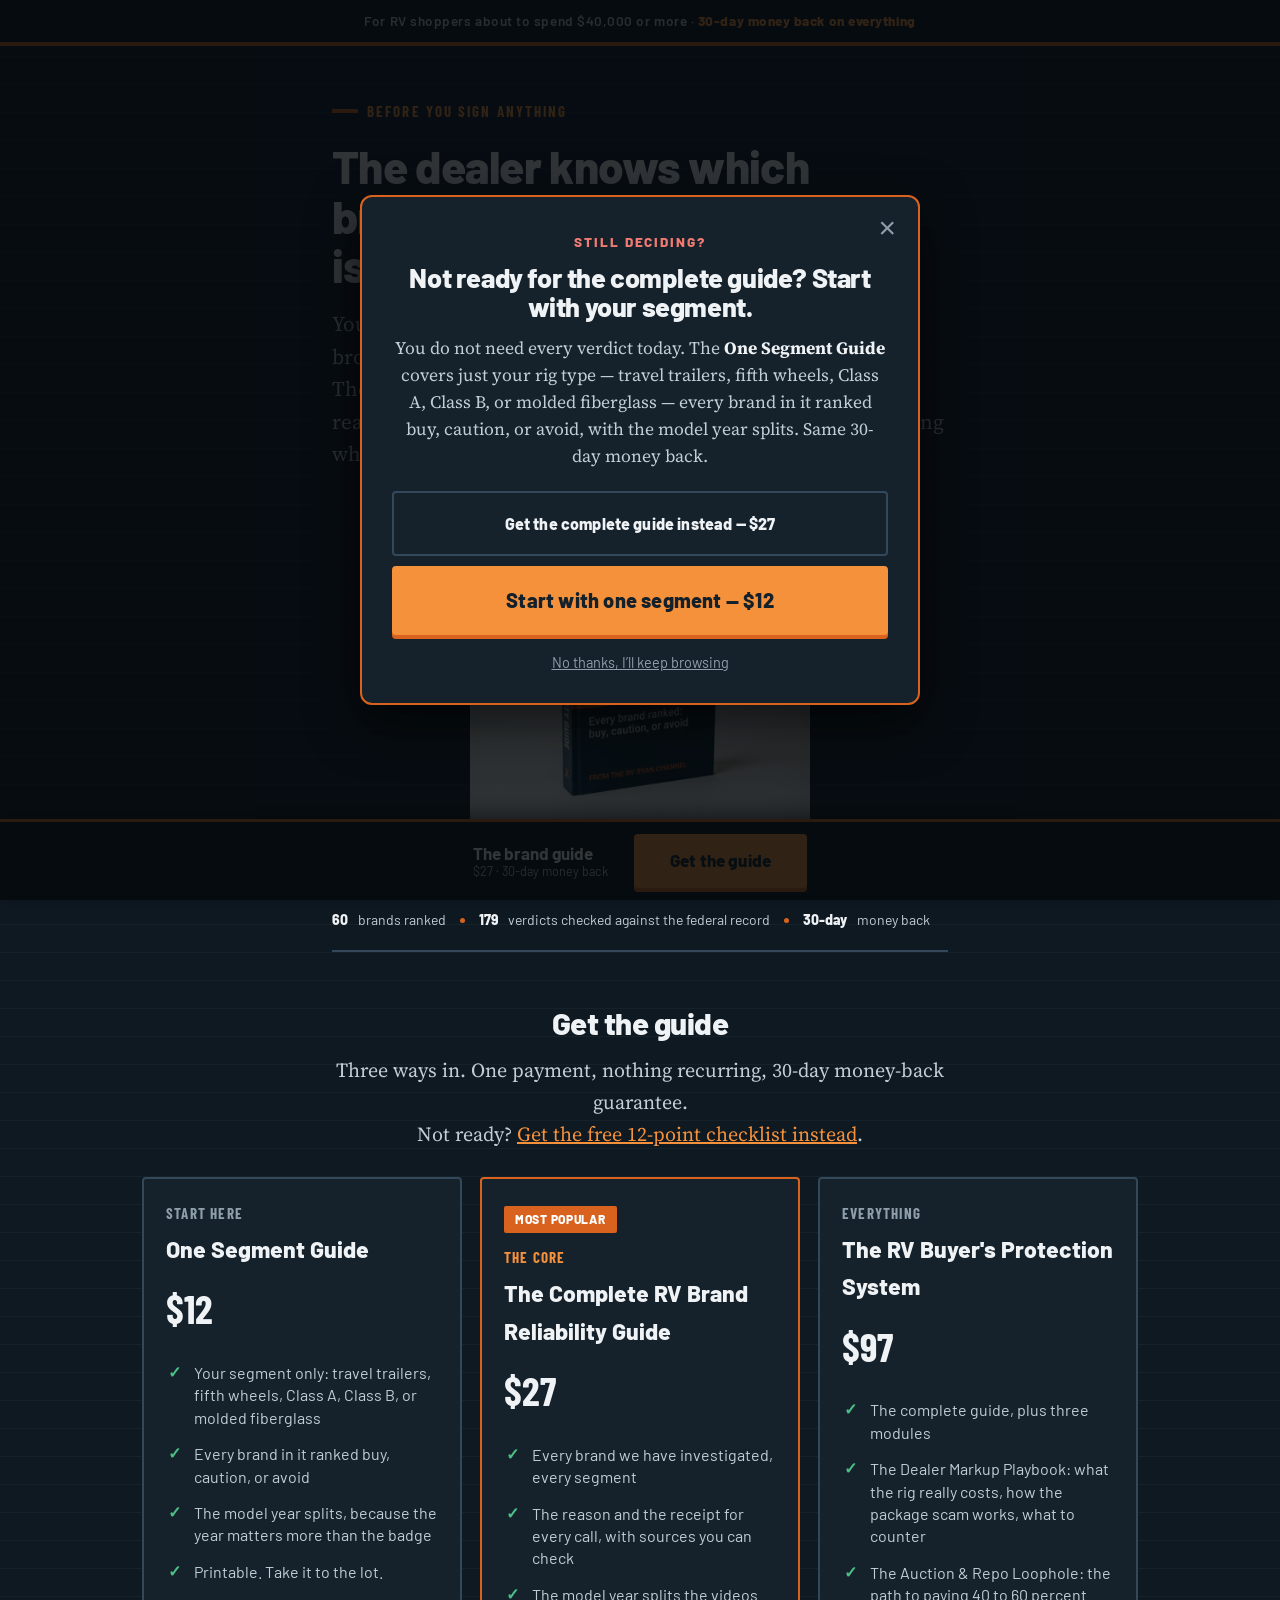
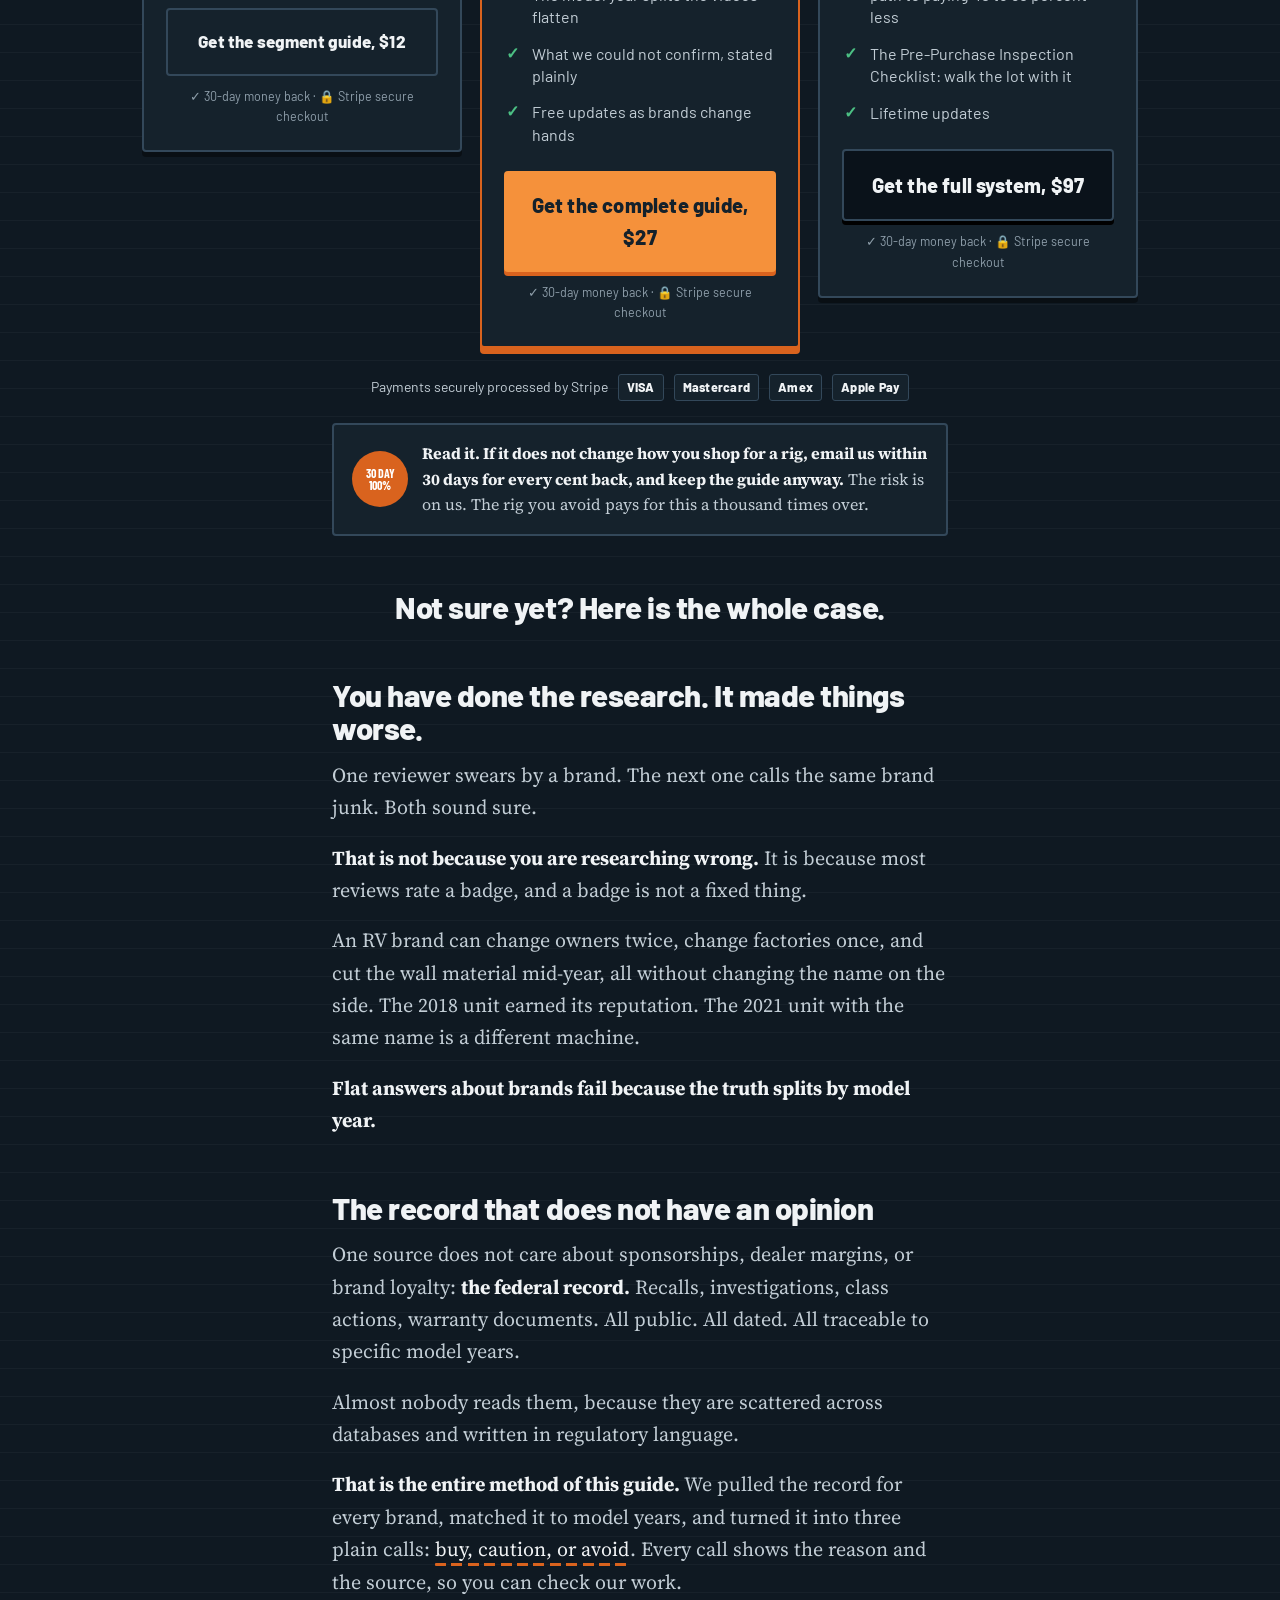
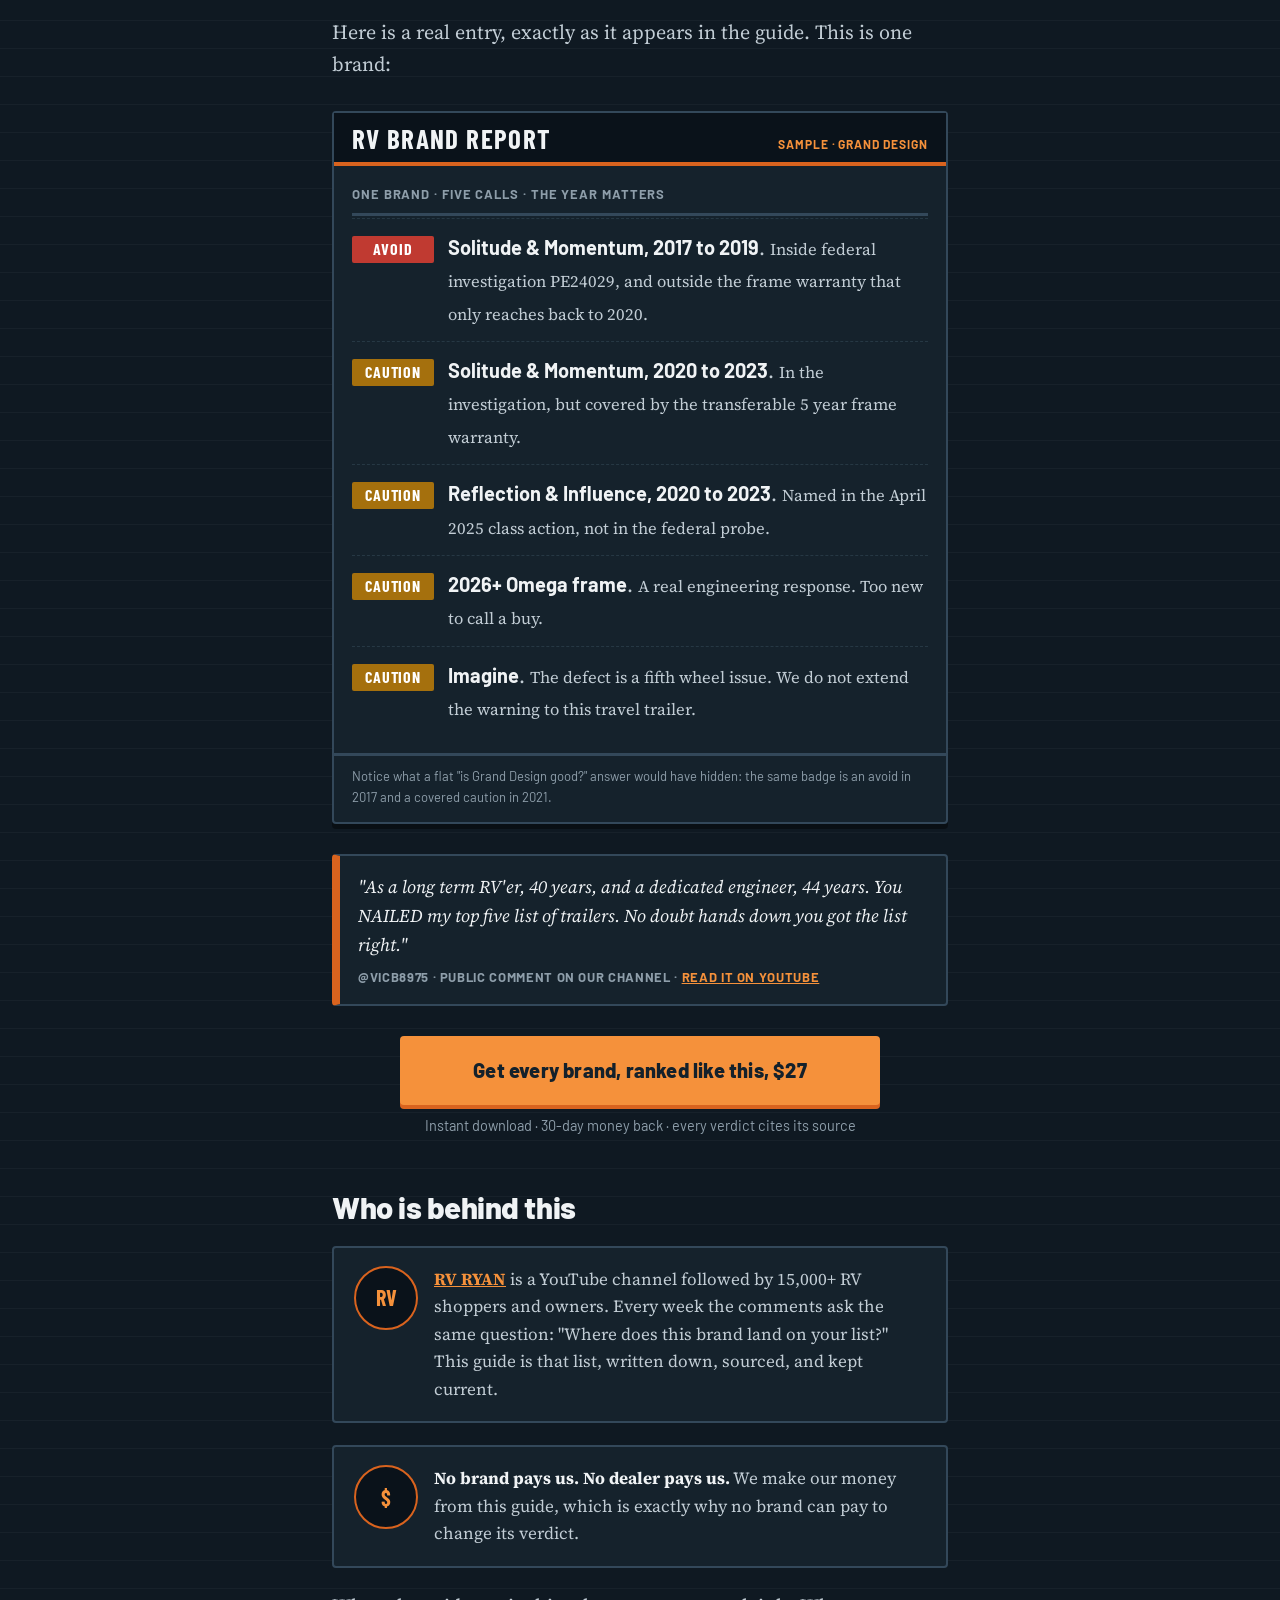
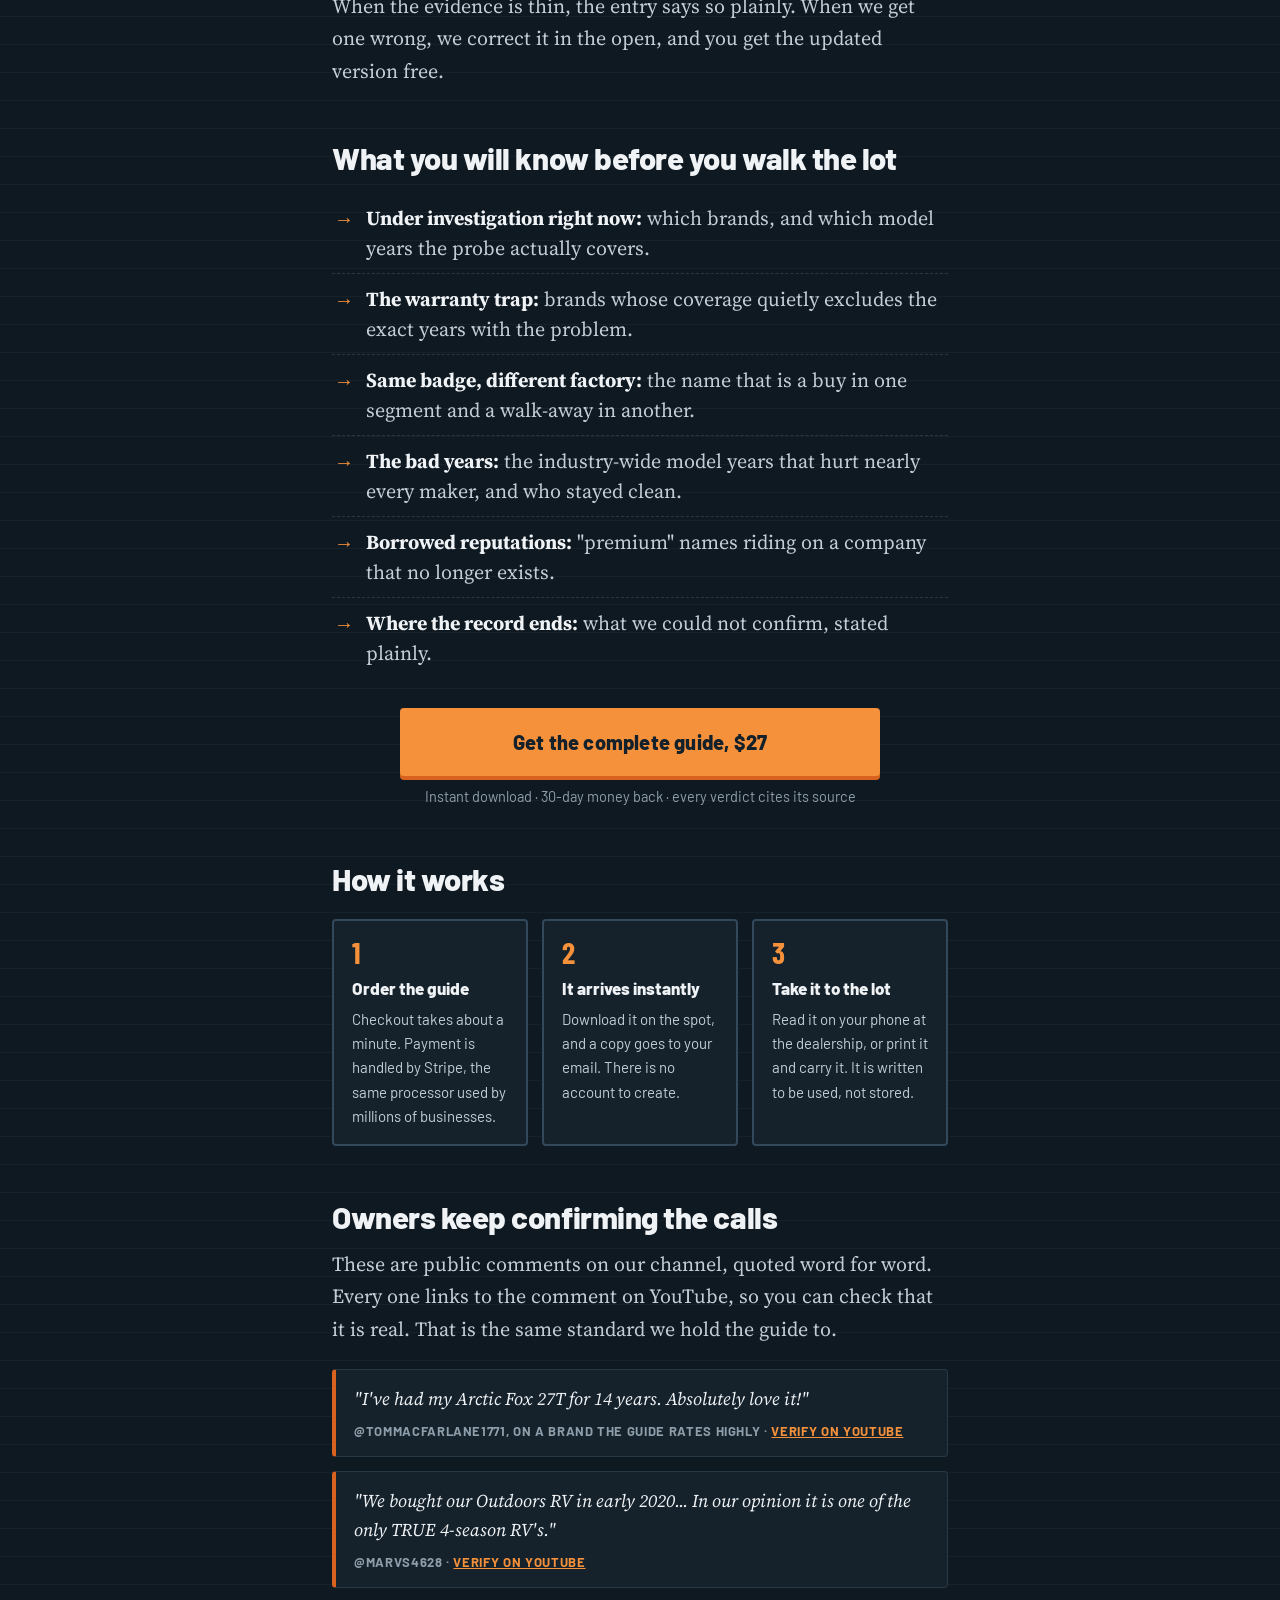
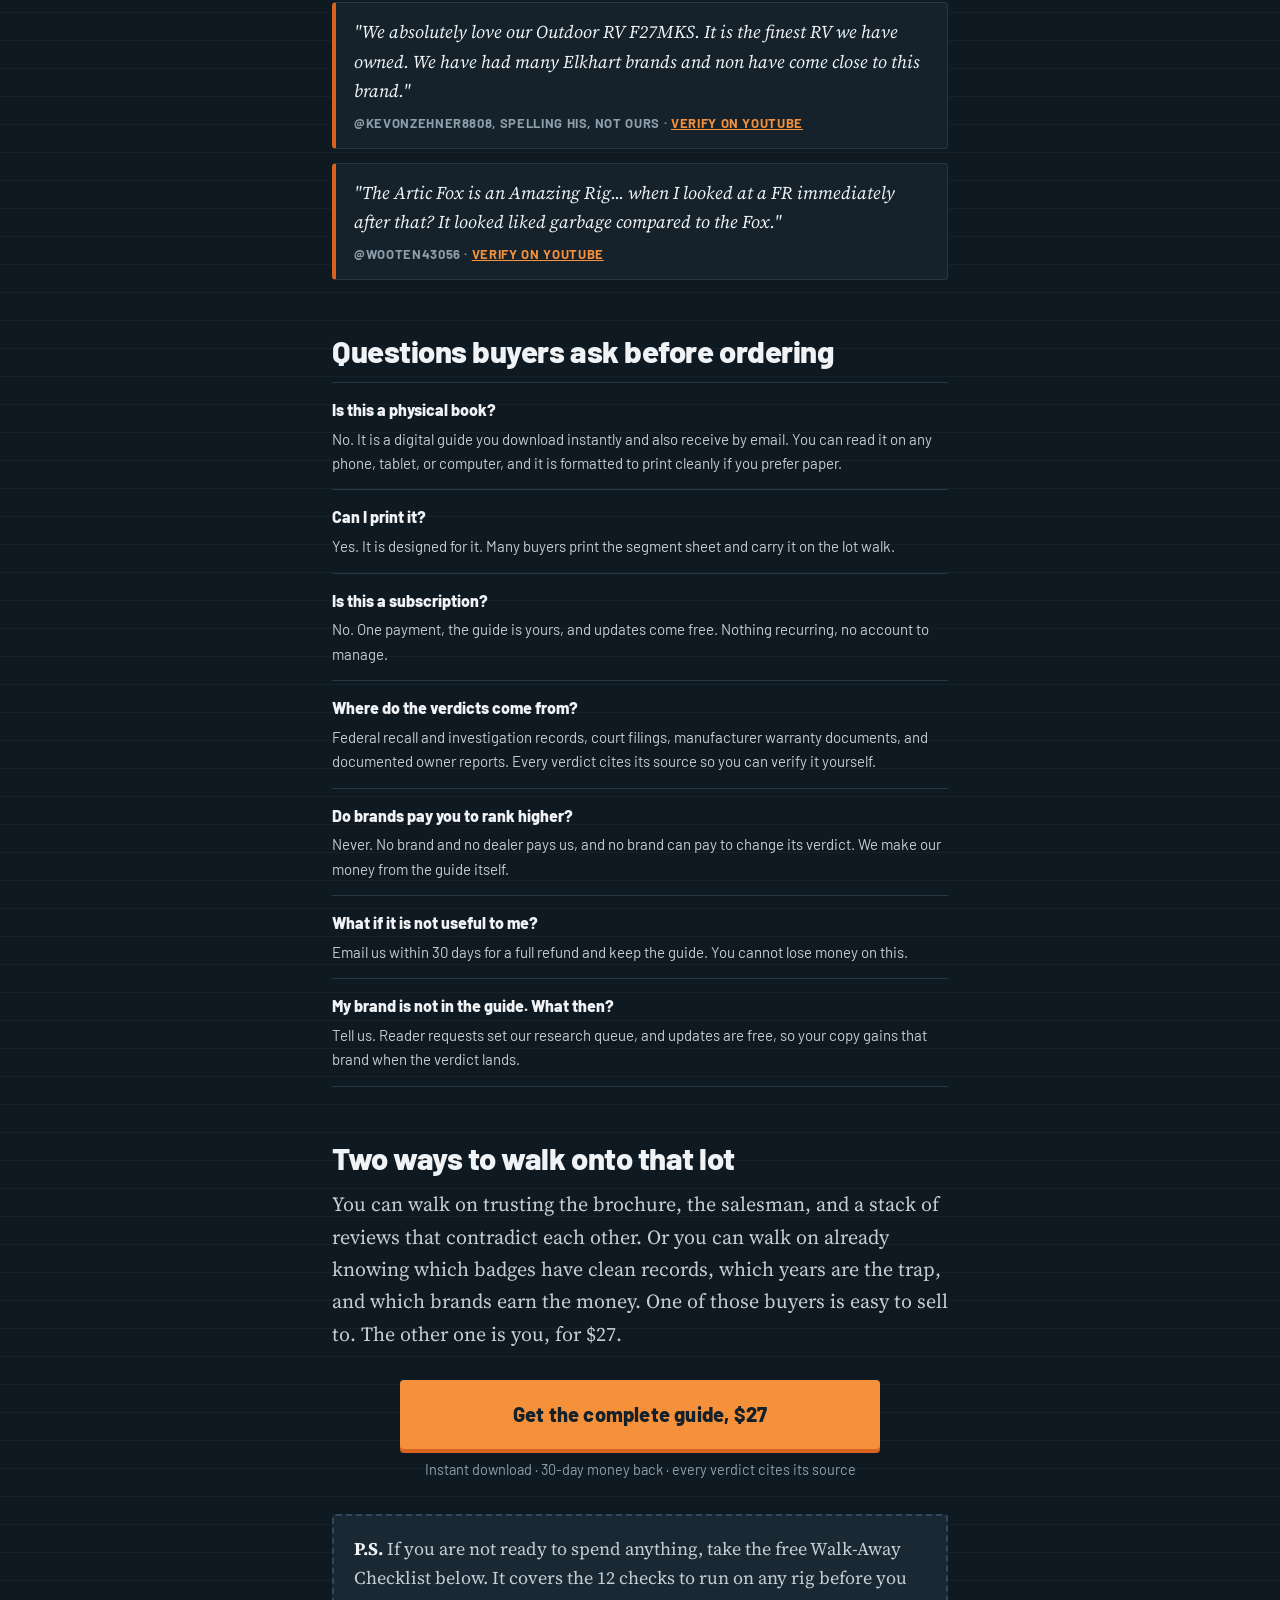
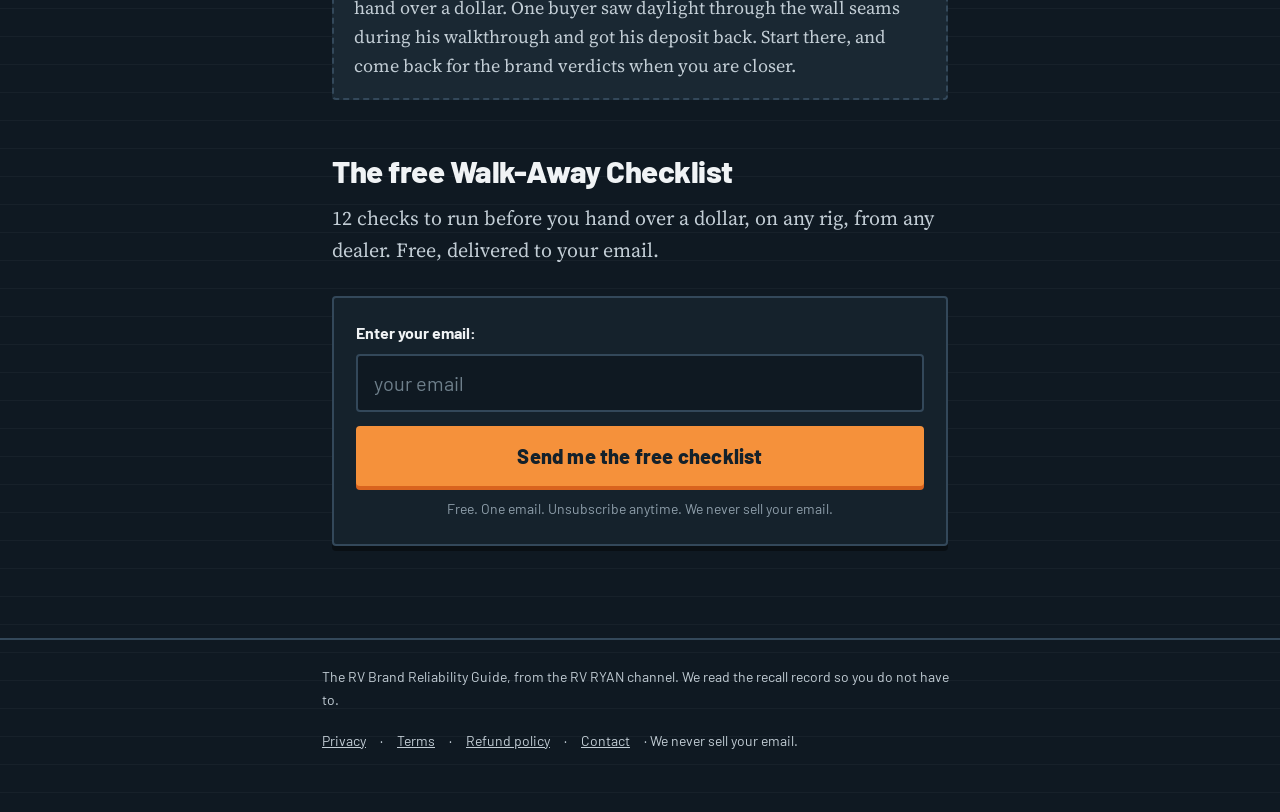
==== commit 5d6ab8f0: "dark theme: Highway Night — full token flip, orange primary CTA, sticky buy bar on desktop Co-Author" ====
--- a/index.html
+++ b/index.html
@@ -14,7 +14,7 @@
 <meta property="og:image:height" content="630">
 <meta name="twitter:card" content="summary_large_image">
 <meta name="twitter:image" content="https://verkieverkie-prog.github.io/rvbrandguide/assets/og.jpg">
-<link rel="stylesheet" href="assets/styles.css?v=7">
+<link rel="stylesheet" href="assets/styles.css?v=8">
 </head>
 <body>
 
--- a/assets/styles.css
+++ b/assets/styles.css
@@ -1,27 +1,30 @@
-/* The RV Brand Reliability Guide — "The Highway" design system
-   Subject world: the road atlas + the pre-purchase inspection tag. Signature =
-   a dashed blaze-orange lane-stripe under key words + an inspection-tag verdict
-   panel. Audience: US, 55+, skeptical, mid-$40K-purchase. Floors: body >=18px,
-   contrast >=4.5:1, tap targets >=48px. Plain, sturdy, DOT-sign trustworthy. */
+/* The RV Brand Reliability Guide — "The Highway, at night" design system.
+   Dark theme: the road atlas read by dome light. Deep highway-night navy paper,
+   warm off-white ink, dashed blaze-orange lane-stripe signature, inspection-tag
+   verdict panel. Audience: US, 55+, skeptical, mid-$40K-purchase. Floors:
+   body >=18px, contrast >=4.5:1, tap targets >=48px. Sturdy, DOT-sign trustworthy. */
 
 @import url('https://fonts.googleapis.com/css2?family=Barlow+Condensed:wght@600;700&family=Barlow:wght@500;600;700;800&family=Source+Serif+4:ital,opsz,wght@0,8..60,400;0,8..60,600;0,8..60,700;1,8..60,400&display=swap');
 
 :root {
-  --stock:    #EDF0F2;   /* atlas-page gray */
-  --stock-2:  #E2E7EA;   /* recessed panel */
-  --card:     #FFFFFF;
-  --ink:      #14212B;   /* highway-night navy */
-  --ink-2:    #45525C;
-  --ink-3:    #6E7B85;
-  --rule:     #14212B;
-  --hair:     #CDD5DA;
-  --real:     #17603F;   /* big-green-sign go */
-  --real-dk:  #0E4229;
-  --skip:     #B3261E;
-  --check:    #9A6508;
-  --mark:     #F5913B;   /* blaze orange, light — for text on dark */
+  --stock:    #0F1922;   /* night-navy page */
+  --stock-2:  #1A2833;   /* raised panel */
+  --card:     #15222C;   /* card surface */
+  --navy:     #0A121A;   /* deepest surface: bars, mastheads */
+  --ink:      #F0F3F5;   /* headline white */
+  --ink-2:    #C2CDD5;   /* body */
+  --ink-3:    #8E9EAA;   /* muted */
+  --rule:     #33485A;   /* card borders */
+  --hair:     #263844;   /* hairlines / dashes */
+  --real:     #1E7A4C;   /* big-green-sign go (tag/badge bg) */
+  --real-dk:  #145635;
+  --real-tx:  #4CC084;   /* green as text on dark */
+  --skip:     #C03A31;
+  --skip-tx:  #F07B72;
+  --check:    #A5700D;
+  --mark:     #F5913B;   /* blaze orange, light */
   --mark-dp:  #D9631E;   /* blaze orange, deep — the lane stripe */
-  --focus:    #1C6FB0;
+  --focus:    #6FB3E8;
   --maxw:     680px;
 
   --anton: "Barlow Condensed", "Arial Narrow", sans-serif;   /* display / signage */
@@ -35,16 +38,16 @@
 body {
   margin: 0;
   background: var(--stock);
-  color: var(--ink);
+  color: var(--ink-2);
   font-family: var(--sans);
   font-size: 20px;
   line-height: 1.62;
   /* faint contour-line wash so the page reads like an atlas sheet, not a flat swatch */
-  background-image: linear-gradient(rgba(20,33,43,0.028) 1px, transparent 1px);
+  background-image: linear-gradient(rgba(255,255,255,0.035) 1px, transparent 1px);
   background-size: 100% 28px;
 }
 img { max-width: 100%; display: block; }
-::selection { background: var(--mark); color: var(--ink); }
+::selection { background: var(--mark); color: #14212B; }
 
 .wrap { max-width: var(--maxw); margin: 0 auto; padding: 0 22px; }
 .narrow { max-width: 540px; }
@@ -57,6 +60,8 @@
 h3 { font-size: 22px; margin: 26px 0 10px; }
 p  { margin: 0 0 18px; color: var(--ink-2); }
 strong, b { color: var(--ink); font-weight: 700; }
+a { color: var(--mark); }
+a:hover { color: #FFAB5E; }
 @media (max-width: 560px){ h1{font-size:35px;} h2{font-size:26px;} body{font-size:18px;} }
 
 /* lane-stripe underline — the signature. Wrap key words in <mark>. */
@@ -80,7 +85,7 @@
 
 /* ---- masthead sign bar ---- */
 .topbar {
-  background: var(--ink); color: var(--stock);
+  background: var(--navy); color: var(--ink-2);
   font-family: var(--ui); font-size: 13.5px; font-weight: 600;
   text-align: center; padding: 10px 16px; letter-spacing: .04em;
   border-bottom: 4px solid var(--mark-dp);
@@ -89,10 +94,10 @@
 .countbar b { font-variant-numeric: tabular-nums; letter-spacing: .04em;
   background: var(--mark-dp); color: #fff; padding: 2px 8px; border-radius: 3px;
   font-size: 14px; }
-.countbar.ended { background: var(--ink-2); }
-.countbar.ended b { background: none; color: var(--stock); padding: 0; }
+.countbar.ended { background: var(--stock-2); }
+.countbar.ended b { background: none; color: var(--ink); padding: 0; }
 .countline { font-family: var(--ui); font-size: 15px; color: var(--ink-2);
-  margin: 12px 0 4px; padding: 10px 14px; background: #FBEFE3;
+  margin: 12px 0 4px; padding: 10px 14px; background: rgba(217,99,30,0.12);
   border: 1px solid var(--mark-dp); border-radius: 3px; }
 .countline b { font-variant-numeric: tabular-nums; color: var(--ink); }
 
@@ -115,7 +120,7 @@
 .eyebrow {
   display:inline-flex; align-items:center; gap: 9px;
   font-family: var(--anton); font-size: 15px; font-weight: 700;
-  text-transform: uppercase; letter-spacing: .14em; color: var(--mark-dp);
+  text-transform: uppercase; letter-spacing: .14em; color: var(--mark);
   margin: 0 0 18px;
 }
 .eyebrow::before { content:""; width: 26px; height: 4px; background: var(--mark-dp); display:block; }
@@ -127,10 +132,10 @@
   border: 2px solid var(--rule);
   border-radius: 4px;
   padding: 0; margin: 30px 0;
-  box-shadow: 0 5px 0 rgba(20,33,43,0.16);
+  box-shadow: 0 5px 0 rgba(0,0,0,0.4);
 }
 .verdict .masthead {
-  background: var(--ink); color: #fff;
+  background: var(--navy); color: var(--ink);
   font-family: var(--anton); font-size: 27px; font-weight: 700; letter-spacing: .05em;
   text-transform: uppercase; padding: 12px 18px 10px; line-height: 1;
   display:flex; align-items:baseline; justify-content:space-between; gap: 12px;
@@ -142,7 +147,7 @@
 .verdict .serving {
   font-family: var(--ui); font-size: 13px; font-weight: 700; text-transform: uppercase;
   letter-spacing: .07em; color: var(--ink-3);
-  border-bottom: 3px solid var(--ink); padding: 12px 0 8px; margin-bottom: 2px;
+  border-bottom: 3px solid var(--rule); padding: 12px 0 8px; margin-bottom: 2px;
 }
 .vrow { display: flex; gap: 14px; align-items: baseline; padding: 12px 0;
   border-top: 1.5px dashed var(--hair); }
@@ -156,51 +161,53 @@
 .vrow .name { color: var(--ink); font-weight: 700; font-family: var(--ui); }
 .vrow .why  { color: var(--ink-2); font-size: 16.5px; }
 .needverify { color: var(--ink-3); font-style: italic; font-size: 14px; }
-.verdict .foot { border-top: 3px solid var(--ink); font-family: var(--ui);
+.verdict .foot { border-top: 3px solid var(--rule); font-family: var(--ui);
   font-size: 13px; color: var(--ink-3); padding: 10px 18px 14px; }
 
 /* ---- opt-in / CTA ---- */
 .optin {
-  background: var(--card); border: 2px solid var(--ink);
+  background: var(--card); border: 2px solid var(--rule);
   border-radius: 4px; padding: 24px 22px; margin: 30px 0;
-  box-shadow: 0 5px 0 rgba(20,33,43,0.16);
+  box-shadow: 0 5px 0 rgba(0,0,0,0.4);
 }
 label { display: block; font-family: var(--ui); font-weight: 700;
   font-size: 16px; margin: 0 0 9px; color: var(--ink); line-height: 1.4; }
 input[type=email], input[type=text] {
   width: 100%; font-size: 20px; padding: 15px 16px;
-  border: 2px solid var(--ink); border-radius: 4px; background: #fff;
+  border: 2px solid var(--rule); border-radius: 4px; background: var(--stock);
   color: var(--ink); font-family: var(--ui);
 }
-input::placeholder { color: #93A0A9; }
+input::placeholder { color: #6E7F8B; }
 input:focus { outline: 3px solid var(--focus); outline-offset: 1px; }
 
 .btn {
   display: block; width: 100%; text-align: center; cursor: pointer;
-  background: var(--real); color: #fff; border: 0; border-radius: 4px;
+  background: var(--mark); color: #14212B; border: 0; border-radius: 4px;
   font-family: var(--ui); font-weight: 800; font-size: 20px;
   padding: 18px 20px; margin: 14px 0 0; min-height: 58px;
   text-decoration: none; letter-spacing: .01em;
-  box-shadow: 0 4px 0 var(--real-dk); transition: transform .04s;
-}
-.btn:hover { background: var(--real-dk); }
-.btn:active { transform: translateY(3px); box-shadow: 0 1px 0 var(--real-dk); }
-.btn.dark { background: var(--ink); box-shadow: 0 4px 0 #000; }
-.btn.dark:hover { background: #000; }
-.btn.ghost { background: #fff; color: var(--ink); border: 2px solid var(--ink);
+  box-shadow: 0 4px 0 var(--mark-dp); transition: transform .04s;
+}
+.btn:hover { background: #FFA855; color: #14212B; }
+.btn:active { transform: translateY(3px); box-shadow: 0 1px 0 var(--mark-dp); }
+.btn.dark { background: var(--navy); color: var(--ink); box-shadow: 0 4px 0 #000;
+  border: 2px solid var(--rule); }
+.btn.dark:hover { background: #000; color: var(--ink); }
+.btn.ghost { background: transparent; color: var(--ink); border: 2px solid var(--rule);
   box-shadow: none; font-size: 17px; }
+.btn.ghost:hover { background: rgba(255,255,255,0.06); color: var(--ink); }
 .subnote { font-family: var(--ui); font-size: 14px; color: var(--ink-3);
   text-align: center; margin: 12px 0 0; }
 
 /* ---- trust strip ---- */
 .trust { display: flex; flex-wrap: wrap; gap: 8px 14px; align-items: center;
   font-family: var(--ui); font-size: 14px; color: var(--ink-2);
-  padding: 18px 0; border-top: 2px solid var(--ink); border-bottom: 2px solid var(--ink);
+  padding: 18px 0; border-top: 2px solid var(--rule); border-bottom: 2px solid var(--rule);
   margin: 22px 0; }
 .trust .chip { display:inline-flex; align-items:center; gap:7px; }
 .trust b { color: var(--ink); font-weight: 800; }
 .trust .dot { width:5px; height:5px; border-radius:50%; background:var(--mark-dp); }
-.proof { background:#fff; border:2px solid var(--ink); border-left: 8px solid var(--mark-dp);
+.proof { background:var(--card); border:2px solid var(--rule); border-left: 8px solid var(--mark-dp);
   border-radius: 4px; padding: 16px 18px; margin: 20px 0; font-size: 18px;
   font-family: var(--sans); font-style: italic; font-weight: 400; color: var(--ink); }
 .proof .who { font-family: var(--ui); font-style: normal; font-size: 13px; font-weight:700;
@@ -223,22 +230,22 @@
 /* ---- social proof: stars + count ---- */
 .rating { display:flex; align-items:center; gap:10px; flex-wrap:wrap; margin: 4px 0 16px;
   font-family: var(--ui); font-size: 15px; color: var(--ink-2); }
-.stars { color: #D98A1B; font-size: 18px; letter-spacing: 1px; }
+.stars { color: #F0B429; font-size: 18px; letter-spacing: 1px; }
 .rating b { color: var(--ink); }
 
 /* ---- value stack ---- */
-.stack { background:#fff; border:2px solid var(--ink); border-radius:4px; padding: 18px 20px; margin: 0 0 4px; }
+.stack { background:var(--card); border:2px solid var(--rule); border-radius:4px; padding: 18px 20px; margin: 0 0 4px; }
 .stack .srow { display:flex; justify-content:space-between; gap:14px; padding:8px 0;
   border-bottom:1px dashed var(--hair); font-family:var(--ui); font-size:16px; color:var(--ink-2); }
 .stack .srow:last-of-type { border-bottom:0; }
 .stack .srow .v { font-weight:700; color:var(--ink); white-space:nowrap; font-variant-numeric:tabular-nums; }
 .stack .srow .v s { color:var(--ink-3); font-weight:400; }
 .stack .total { display:flex; justify-content:space-between; align-items:baseline; gap:14px;
-  border-top:3px solid var(--ink); margin-top:6px; padding-top:12px; font-family:var(--ui); }
+  border-top:3px solid var(--rule); margin-top:6px; padding-top:12px; font-family:var(--ui); }
 .stack .total .lbl { font-weight:800; color:var(--ink); font-size:16px; }
 .stack .total .amt { font-family:var(--anton); font-weight:700; font-size:23px; color:var(--ink-3); text-decoration:line-through; }
 .stack .youpay { display:flex; justify-content:space-between; align-items:baseline; gap:14px; margin-top:8px; }
-.stack .youpay .lbl { font-family:var(--ui); font-weight:800; font-size:16px; color:var(--real); }
+.stack .youpay .lbl { font-family:var(--ui); font-weight:800; font-size:16px; color:var(--real-tx); }
 .stack .youpay .amt { font-family:var(--anton); font-weight:700; font-size:32px; color:var(--ink); }
 
 /* ---- trust badges ---- */
@@ -252,11 +259,11 @@
 /* ---- testimonials ---- */
 .testis { display:grid; gap:14px; margin:22px 0; }
 @media (min-width:720px){ .testis { grid-template-columns:1fr 1fr; } }
-.testi { background:#fff; border:1px solid var(--hair); border-left:4px solid var(--mark-dp);
+.testi { background:var(--card); border:1px solid var(--hair); border-left:4px solid var(--mark-dp);
   border-radius:4px; padding:14px 16px; font-family:var(--sans); font-style:italic; font-size:16px; color:var(--ink); }
 .testi .name { font-family:var(--ui); font-style:normal; font-weight:700; font-size:13px;
   color:var(--ink-3); margin-top:8px; }
-.testi .st { color:#D98A1B; font-style:normal; font-size:13px; }
+.testi .st { color:#F0B429; font-style:normal; font-size:13px; }
 
 /* ---- FAQ / objection killers ---- */
 .faqs { margin: 8px 0 0; }
@@ -268,53 +275,53 @@
 /* ---- checkout / product ---- */
 .price { font-family: var(--anton); font-weight: 700; font-size: 50px; color: var(--ink); }
 .price s { color:var(--ink-3); font-family: var(--ui); font-size: 24px; font-weight: 500; margin-right: 10px; }
-.bump { background: var(--stock-2); border: 2px dashed var(--ink); border-radius: 4px;
+.bump { background: var(--stock-2); border: 2px dashed var(--rule); border-radius: 4px;
   padding: 16px 18px; margin: 18px 0; display:flex; gap:12px; align-items:flex-start; }
-.bump input { width: 24px; height: 24px; margin-top: 3px; flex:none; accent-color: var(--real); }
+.bump input { width: 24px; height: 24px; margin-top: 3px; flex:none; accent-color: var(--mark); }
 .bump label { font-weight: 700; margin:0; }
 .bump .b-sub { font-weight: 400; color: var(--ink-2); font-size: 16px; }
-.guarantee { display:flex; gap:14px; align-items:center; background:#fff;
-  border:2px solid var(--ink); border-radius:4px; padding:16px 18px; margin:22px 0;
+.guarantee { display:flex; gap:14px; align-items:center; background:var(--card);
+  border:2px solid var(--rule); border-radius:4px; padding:16px 18px; margin:22px 0;
   font-size: 16px; color: var(--ink-2); }
 .guarantee .seal { flex:none; width:56px; height:56px; border-radius:50%;
   background: var(--mark-dp); color:#fff; font-family:var(--anton); font-weight:700; font-size:12px;
   display:flex; align-items:center; justify-content:center; text-align:center; line-height:1.05;}
 .step { font-family: var(--anton); font-size: 15px; letter-spacing:.1em;
-  text-transform: uppercase; color: var(--mark-dp); font-weight:700; margin: 0 0 8px; }
+  text-transform: uppercase; color: var(--mark); font-weight:700; margin: 0 0 8px; }
 
 /* ---- 3-tier value ladder (styled as three roadside signs) ---- */
 .ladder { display: grid; grid-template-columns: 1fr; gap: 18px; margin: 26px 0; }
-.tier { background:#fff; border:2px solid var(--ink); border-radius:4px; padding:22px 22px 24px;
-  box-shadow: 0 5px 0 rgba(20,33,43,0.14); position: relative; }
-.tier.best { box-shadow: 0 6px 0 var(--mark-dp); border-color: var(--ink); }
+.tier { background:var(--card); border:2px solid var(--rule); border-radius:4px; padding:22px 22px 24px;
+  box-shadow: 0 5px 0 rgba(0,0,0,0.4); position: relative; }
+.tier.best { box-shadow: 0 6px 0 var(--mark-dp); border-color: var(--mark-dp); }
 .tier .rank { font-family:var(--anton); font-weight:700; font-size:15px; letter-spacing:.08em;
   text-transform:uppercase; color:var(--ink-3); margin:0 0 6px; }
-.tier.best .rank { color: var(--mark-dp); }
+.tier.best .rank { color: var(--mark); }
 .tier .tname { font-family:var(--serif); font-weight:800; font-size:23px; color:var(--ink); margin:0 0 4px; }
 .tier .tprice { font-family:var(--anton); font-weight:700; font-size:40px; color:var(--ink); margin:8px 0 14px; }
 .tier .tprice s { font-family:var(--ui); font-size:19px; color:var(--ink-3); font-weight:500; margin-right:8px; }
 .tier ul { list-style:none; padding:0; margin:0 0 18px; }
 .tier li { font-family:var(--ui); font-size:16px; color:var(--ink-2); padding:7px 0 7px 28px;
   position:relative; line-height:1.4; }
-.tier li:before { content:"✓"; color:var(--real); font-weight:800; position:absolute; left:2px; top:6px; }
+.tier li:before { content:"✓"; color:var(--real-tx); font-weight:800; position:absolute; left:2px; top:6px; }
 .tier .badge { display:inline-block; background:var(--mark-dp); color:#fff; font-family:var(--ui);
   font-size:12px; font-weight:800; letter-spacing:.06em; text-transform:uppercase;
   padding:4px 11px; border-radius:2px; margin-bottom:12px; }
 @media (min-width: 720px){ .ladder { grid-template-columns: repeat(3,1fr); align-items:start; } }
 
-footer { border-top: 2px solid var(--ink); margin-top: 56px; padding: 26px 0 60px;
+footer { border-top: 2px solid var(--rule); margin-top: 56px; padding: 26px 0 60px;
   font-family: var(--ui); font-size: 14px; color: var(--ink-3); }
 footer a { color: var(--ink-2); }
 .disclosure { font-size: 14px; color:var(--ink-2); font-family:var(--ui);
   background:var(--stock-2); border-radius:4px; padding:12px 16px; margin: 16px 0; }
-.dev-flag { font-family:var(--ui); font-size:13px; color:var(--skip); background:#fff;
+.dev-flag { font-family:var(--ui); font-size:13px; color:var(--skip-tx); background:var(--card);
   border:1px dashed var(--skip); border-radius:4px; padding:8px 12px; margin:10px 0; }
 
 /* ---- one-click upsell banner ---- */
-.oneclick { background:#FBEFE3; border:2px solid var(--mark-dp); border-radius:4px;
+.oneclick { background:rgba(217,99,30,0.12); border:2px solid var(--mark-dp); border-radius:4px;
   padding:14px 18px; margin:22px 0 6px; font-family:var(--ui); font-size:16px;
   color:var(--ink); line-height:1.5; }
-.oneclick b { color:var(--ink); }
+.oneclick b { color:var(--mark); }
 
 /* ---- success / delivery ---- */
 .deliver { list-style:none; padding:0; margin:22px 0; }
@@ -326,8 +333,8 @@
 .deliver strong { color:var(--ink); }
 .dlgrid { display:grid; gap:14px; margin:24px 0; }
 @media (min-width:640px){ .dlgrid { grid-template-columns:1fr 1fr; } }
-.dlcard { background:#fff; border:2px solid var(--ink); border-radius:4px; padding:18px 20px;
-  box-shadow:0 5px 0 rgba(20,33,43,0.14); }
+.dlcard { background:var(--card); border:2px solid var(--rule); border-radius:4px; padding:18px 20px;
+  box-shadow:0 5px 0 rgba(0,0,0,0.4); }
 .dlcard .dlt { font-family:var(--serif); font-weight:800; font-size:19px; color:var(--ink); margin:0 0 6px; }
 .dlcard .dld { font-family:var(--ui); font-size:15px; color:var(--ink-2); margin:0 0 12px; }
 
@@ -336,10 +343,10 @@
 /* ---- legal / doc pages (privacy, terms, refund, contact) ---- */
 .doc { max-width: 720px; }
 .doc .kicker { font-family:var(--anton); font-size:15px; font-weight:700; letter-spacing:.12em;
-  text-transform:uppercase; color:var(--mark-dp); margin:34px 0 6px; }
+  text-transform:uppercase; color:var(--mark); margin:34px 0 6px; }
 .doc h1 { font-size:38px; margin:2px 0 8px; }
 .doc .updated { font-family:var(--ui); font-size:14px; color:var(--ink-3); margin:0 0 30px;
-  padding-bottom:20px; border-bottom:2px solid var(--ink); }
+  padding-bottom:20px; border-bottom:2px solid var(--rule); }
 .doc h2 { font-size:23px; margin:36px 0 10px; }
 .doc p, .doc li { font-size:17px; color:var(--ink-2); line-height:1.66; }
 .doc ul { padding-left:20px; margin:12px 0 18px; }
@@ -373,22 +380,22 @@
   border-bottom: 1px dashed var(--hair); line-height: 1.5; }
 .fascin li:last-child { border-bottom: 0; }
 .fascin li::before { content: "→"; position: absolute; left: 2px; top: 10px;
-  color: var(--mark-dp); font-weight: 800; font-family: var(--ui); }
+  color: var(--mark); font-weight: 800; font-family: var(--ui); }
 
 /* how it works, 1-2-3 */
 .howit { display: grid; gap: 14px; margin: 24px 0; }
 @media (min-width: 720px){ .howit { grid-template-columns: repeat(3,1fr); } }
-.howit .hstep { background: #fff; border: 2px solid var(--ink); border-radius: 4px;
+.howit .hstep { background: var(--card); border: 2px solid var(--rule); border-radius: 4px;
   padding: 16px 18px; }
 .howit .hnum { font-family: var(--anton); font-weight: 700; font-size: 30px;
-  color: var(--mark-dp); line-height: 1; margin: 0 0 8px; }
+  color: var(--mark); line-height: 1; margin: 0 0 8px; }
 .howit .ht { font-family: var(--ui); font-weight: 800; font-size: 17px; color: var(--ink);
   margin: 0 0 4px; }
 .howit .hd { font-family: var(--ui); font-size: 15px; color: var(--ink-2); margin: 0; }
 
 /* quote wall (real comment quotes, honest attribution) */
 .quotewall { display: grid; gap: 14px; margin: 24px 0; }
-.quotewall .qw { background: #fff; border: 1px solid var(--hair);
+.quotewall .qw { background: var(--card); border: 1px solid var(--hair);
   border-left: 4px solid var(--mark-dp); border-radius: 4px; padding: 14px 18px;
   font-style: italic; font-size: 18px; color: var(--ink); }
 .quotewall .qw .who { font-family: var(--ui); font-style: normal; font-size: 13px;
@@ -396,37 +403,39 @@
   color: var(--ink-3); margin-top: 8px; }
 
 /* the order area: visually encapsulated offer + payment zone */
-.orderbox { background: #fff; border: 3px solid var(--ink); border-radius: 6px;
-  padding: 28px 26px; margin: 34px 0; box-shadow: 0 6px 0 rgba(20,33,43,0.16); }
+.orderbox { background: var(--card); border: 3px solid var(--rule); border-radius: 6px;
+  padding: 28px 26px; margin: 34px 0; box-shadow: 0 6px 0 rgba(0,0,0,0.4); }
 .orderbox .obtitle { font-family: var(--serif); font-weight: 800; font-size: 26px;
   color: var(--ink); margin: 0 0 4px; }
 .orderbox .obsub { font-family: var(--ui); font-size: 16px; color: var(--ink-2); margin: 0 0 16px; }
 .paysecure { display: flex; align-items: center; justify-content: center; gap: 10px;
   flex-wrap: wrap; font-family: var(--ui); font-size: 14px; color: var(--ink-2);
   margin: 12px 0 0; }
-.paysecure .plogo { border: 1px solid var(--hair); border-radius: 3px; background: #fff;
+.paysecure .plogo { border: 1px solid var(--rule); border-radius: 3px; background: var(--card);
   padding: 2px 8px; font-weight: 800; font-size: 12.5px; color: var(--ink); letter-spacing: .02em; }
 
 /* P.S. block */
-.ps { border: 2px dashed var(--ink); border-radius: 4px; background: var(--stock-2);
-  padding: 18px 20px; margin: 34px 0; font-size: 18px; color: var(--ink); }
+.ps { border: 2px dashed var(--rule); border-radius: 4px; background: var(--stock-2);
+  padding: 18px 20px; margin: 34px 0; font-size: 18px; color: var(--ink-2); }
+.ps strong { color: var(--ink); }
 
 /* author / who-is-behind-it */
-.author { display: flex; gap: 16px; align-items: flex-start; background: #fff;
-  border: 2px solid var(--ink); border-radius: 4px; padding: 18px 20px; margin: 22px 0; }
+.author { display: flex; gap: 16px; align-items: flex-start; background: var(--card);
+  border: 2px solid var(--rule); border-radius: 4px; padding: 18px 20px; margin: 22px 0; }
 .author .avat { flex: none; width: 64px; height: 64px; border-radius: 50%;
-  background: var(--ink); color: var(--mark); font-family: var(--anton); font-weight: 700;
-  font-size: 22px; display: flex; align-items: center; justify-content: center; }
+  background: var(--navy); color: var(--mark); font-family: var(--anton); font-weight: 700;
+  font-size: 22px; display: flex; align-items: center; justify-content: center;
+  border: 2px solid var(--mark-dp); }
 .author p { margin: 0; font-size: 17px; }
 @media (max-width: 560px){ .letter h1 { font-size: 33px; } }
 
 /* ---- sticky mobile CTA bar ---- */
 .stickycta { position: fixed; left: 0; right: 0; bottom: 0; z-index: 50;
   display: flex; align-items: center; justify-content: space-between; gap: 12px;
-  background: var(--ink); color: #fff; padding: 10px 16px;
+  background: var(--navy); color: #fff; padding: 10px 16px;
   padding-bottom: calc(10px + env(safe-area-inset-bottom));
   border-top: 3px solid var(--mark-dp);
-  box-shadow: 0 -6px 18px rgba(20,33,43,.25); }
+  box-shadow: 0 -6px 18px rgba(0,0,0,.5); }
 .stickycta[hidden] { display: none; }
 .stickycta .sc-copy { display: flex; flex-direction: column; min-width: 0; flex: 1 1 auto;
   font-family: var(--ui); line-height: 1.25; }
@@ -436,7 +445,12 @@
   overflow: hidden; text-overflow: ellipsis; }
 .stickycta .btn { margin: 0; padding: 12px 20px; font-size: 16px; flex: none; min-height: 48px;
   display: inline-block; width: auto; }
-@media (min-width: 900px){ .stickycta { display: none; } }
+@media (min-width: 900px){
+  .stickycta { justify-content: center; gap: 26px; padding: 12px 24px; }
+  .stickycta .sc-copy { flex: 0 1 auto; }
+  .stickycta .sc-copy b { font-size: 17px; }
+  .stickycta .btn { padding: 13px 36px; font-size: 17px; }
+}
 
 /* ---- product mockup ---- */
 .bookshot { margin: 26px 0 6px; text-align: center; }
@@ -451,8 +465,8 @@
   text-align: center; margin: 10px 0 0; }
 
 /* ---- launch promo countdown ---- */
-.promo { background: var(--ink); border-radius: 10px; padding: 22px 20px 18px;
-  margin: 6px 0 26px; text-align: center;
+.promo { background: var(--navy); border: 1px solid var(--rule); border-radius: 10px;
+  padding: 22px 20px 18px; margin: 6px 0 26px; text-align: center;
   border-bottom: 4px dashed var(--mark-dp); }
 .promo[hidden] { display: none; }
 .promo .promo-t { font-family: var(--anton); font-weight: 700; font-size: 21px;
@@ -468,18 +482,18 @@
 .promo .promo-s b { color: var(--mark); }
 
 /* ---- exit-intent downsell modal ---- */
-.xmodal { position: fixed; inset: 0; z-index: 90; background: rgba(20,33,43,0.78);
+.xmodal { position: fixed; inset: 0; z-index: 90; background: rgba(5,10,14,0.82);
   display: flex; align-items: center; justify-content: center; padding: 20px; }
 .xmodal[hidden] { display: none; }
-.xm-card { position: relative; background: var(--card); border: 2px solid var(--ink);
-  border-radius: 12px; box-shadow: 0 18px 50px rgba(0,0,0,0.4);
+.xm-card { position: relative; background: var(--card); border: 2px solid var(--mark-dp);
+  border-radius: 12px; box-shadow: 0 18px 50px rgba(0,0,0,0.6);
   max-width: 560px; width: 100%; padding: 34px 30px 26px; text-align: center;
   max-height: 92vh; overflow-y: auto; }
 .xm-close { position: absolute; top: 10px; right: 12px; background: none; border: 0;
   font-size: 30px; line-height: 1; color: var(--ink-3); cursor: pointer; padding: 6px 10px; }
 .xm-close:hover { color: var(--ink); }
 .xm-eyebrow { font-family: var(--ui); font-weight: 800; font-size: 13.5px;
-  letter-spacing: 0.14em; text-transform: uppercase; color: var(--skip); margin: 0 0 10px; }
+  letter-spacing: 0.14em; text-transform: uppercase; color: var(--skip-tx); margin: 0 0 10px; }
 .xm-card h2 { margin: 0 0 14px; font-size: 27px; }
 .xm-card .xm-body { font-size: 17.5px; line-height: 1.55; margin: 0 0 20px; }
 .xm-card .btn { margin: 0 0 10px; }
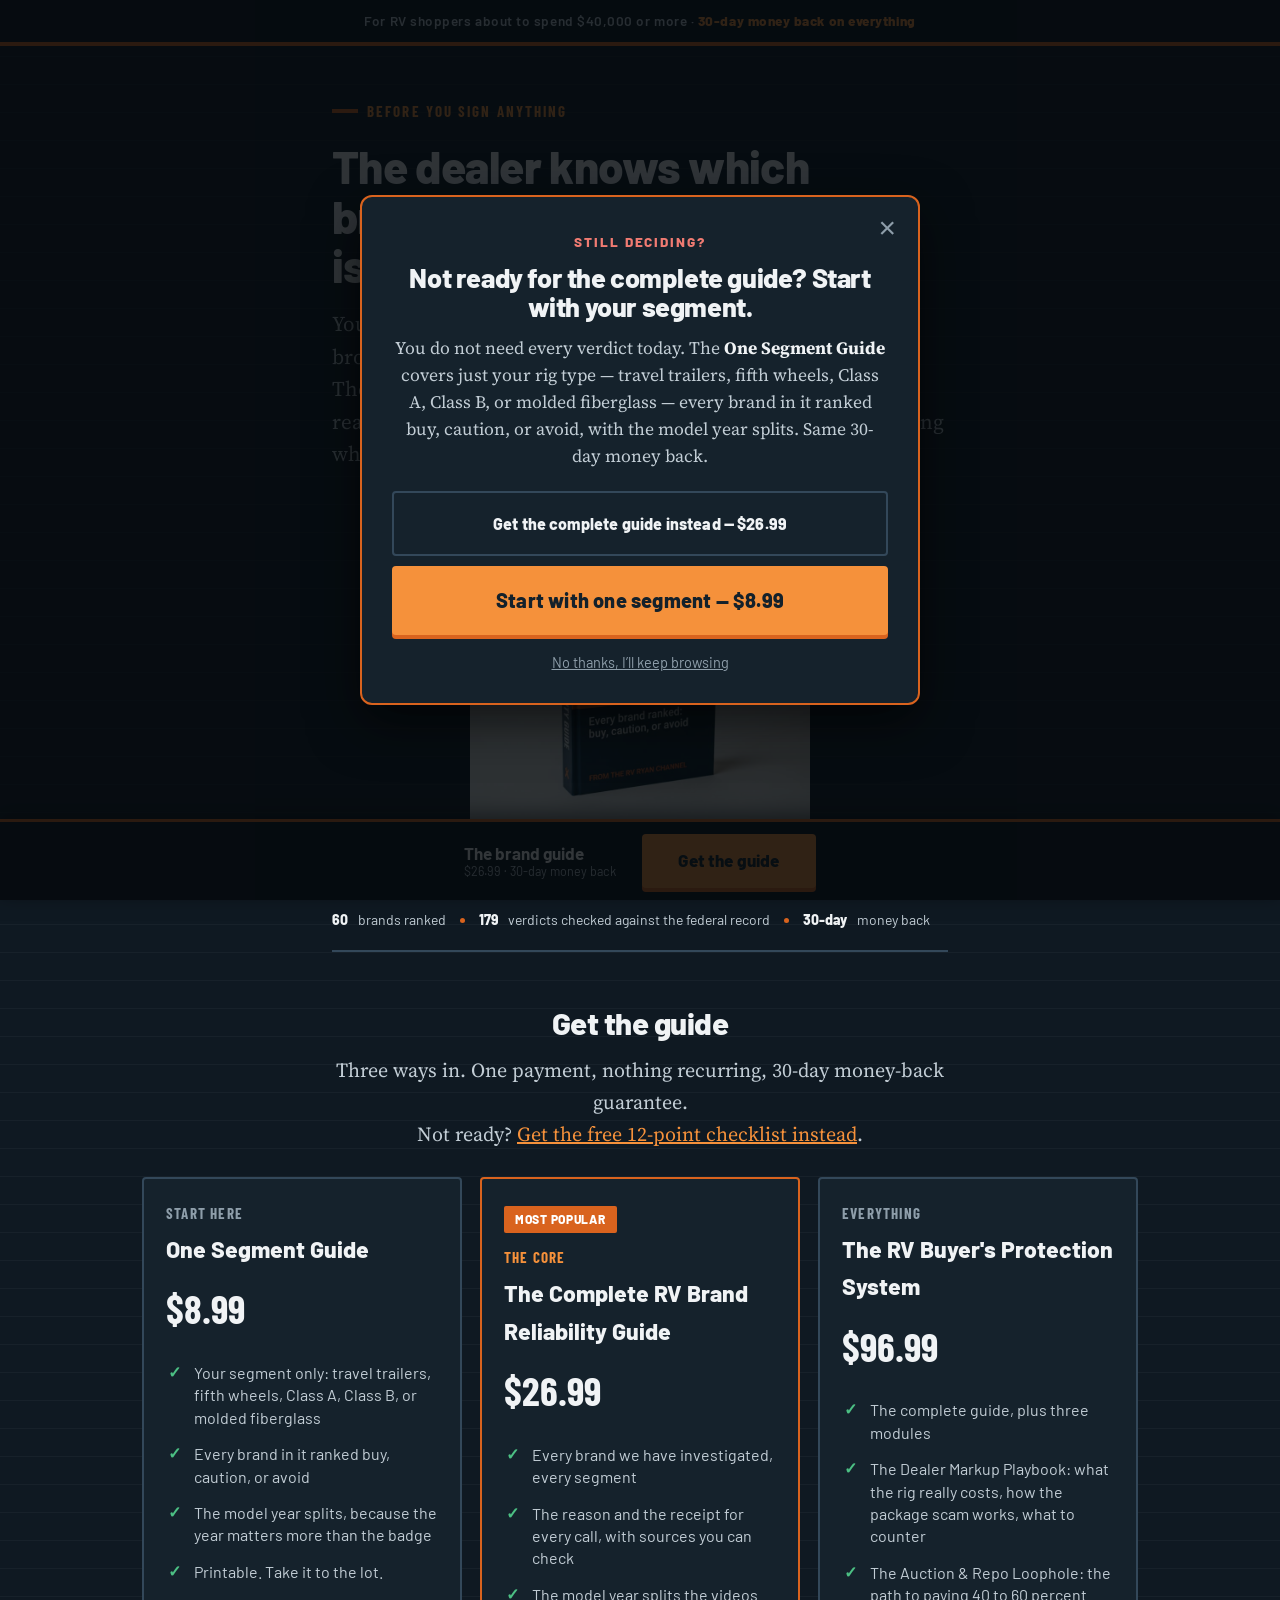
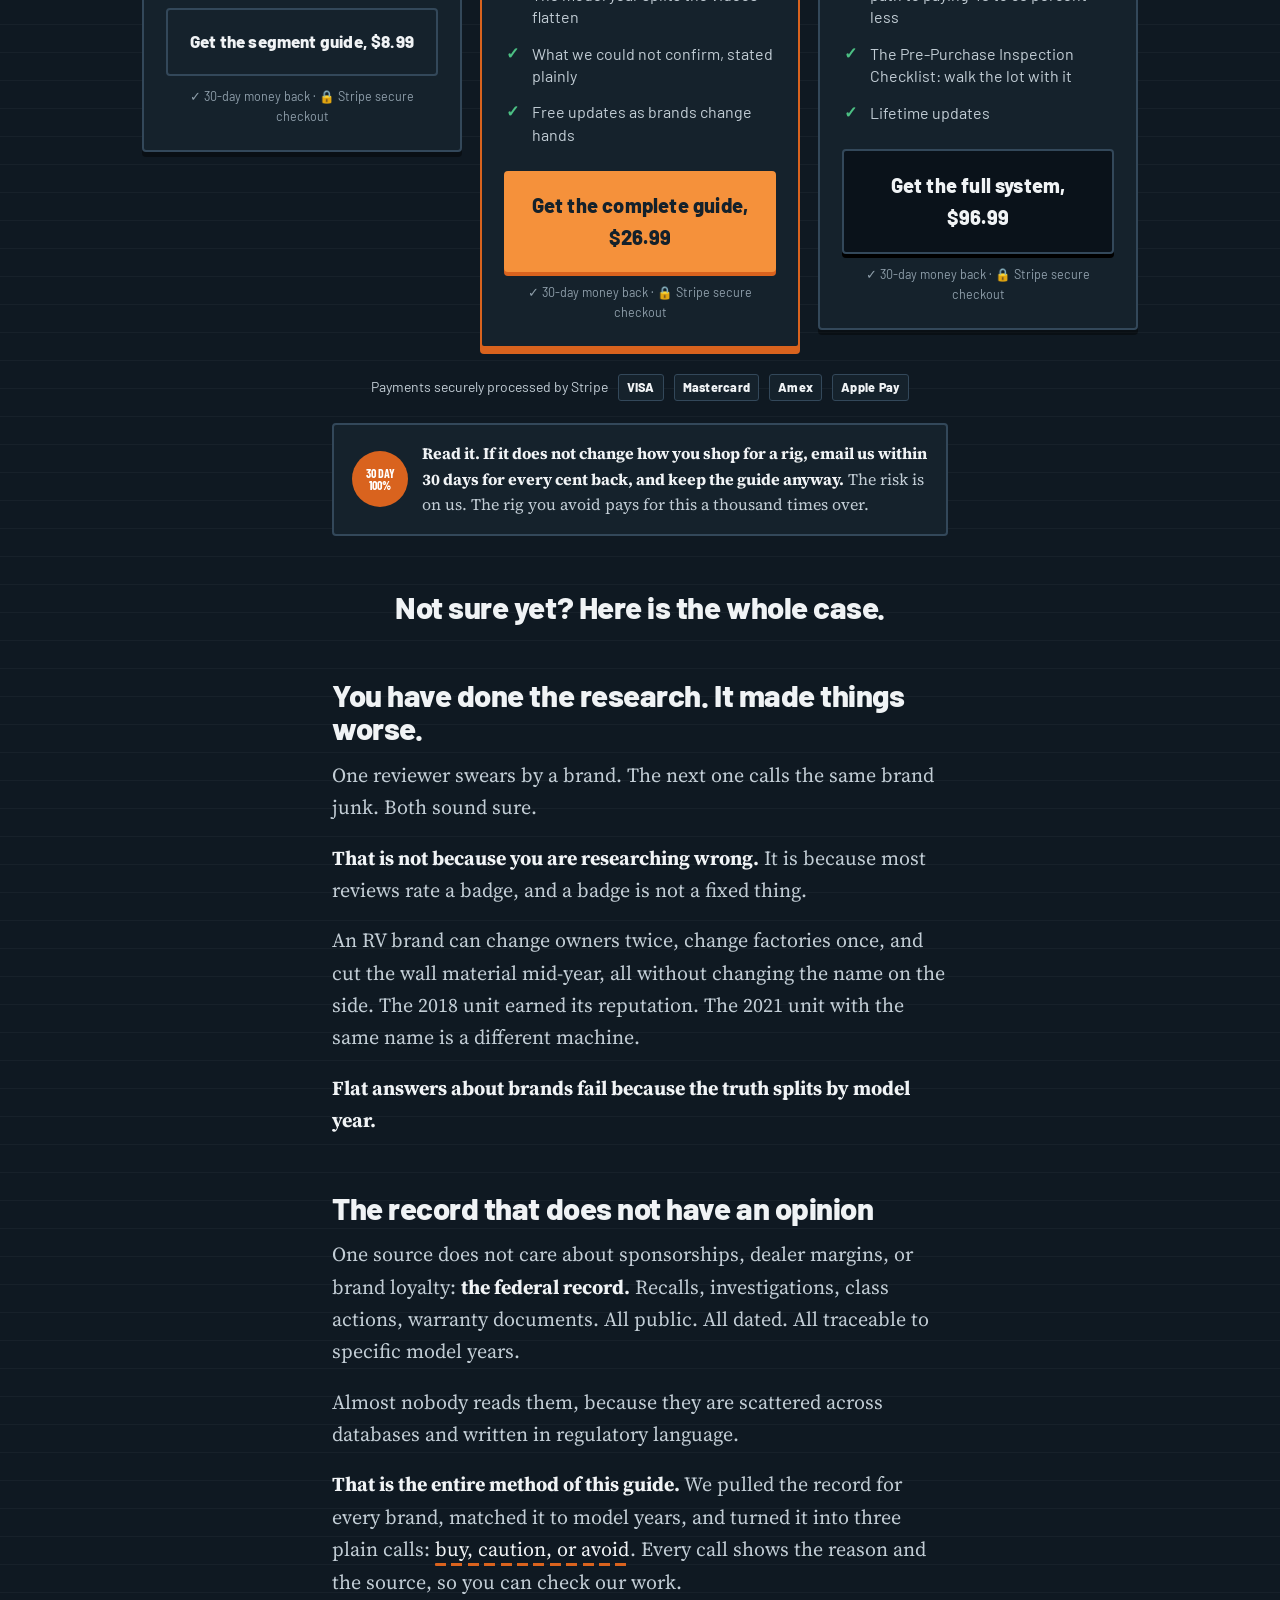
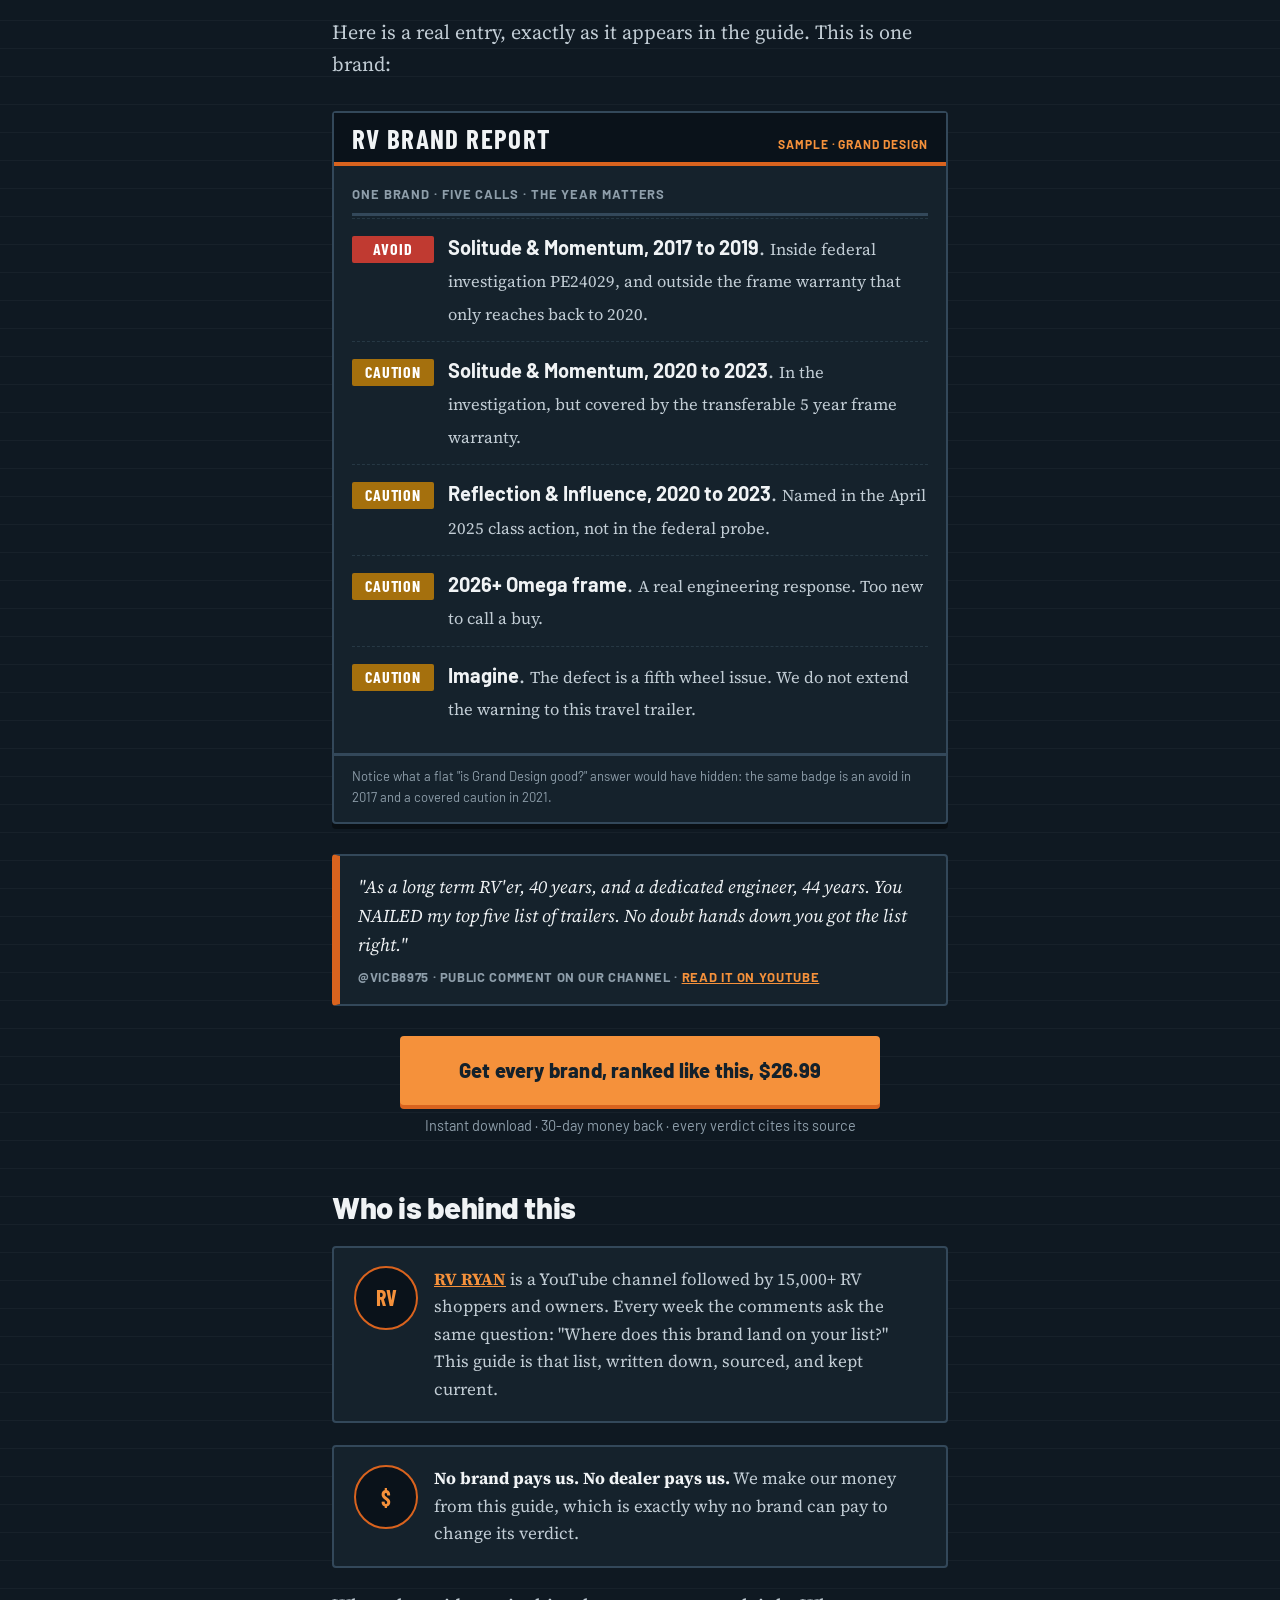
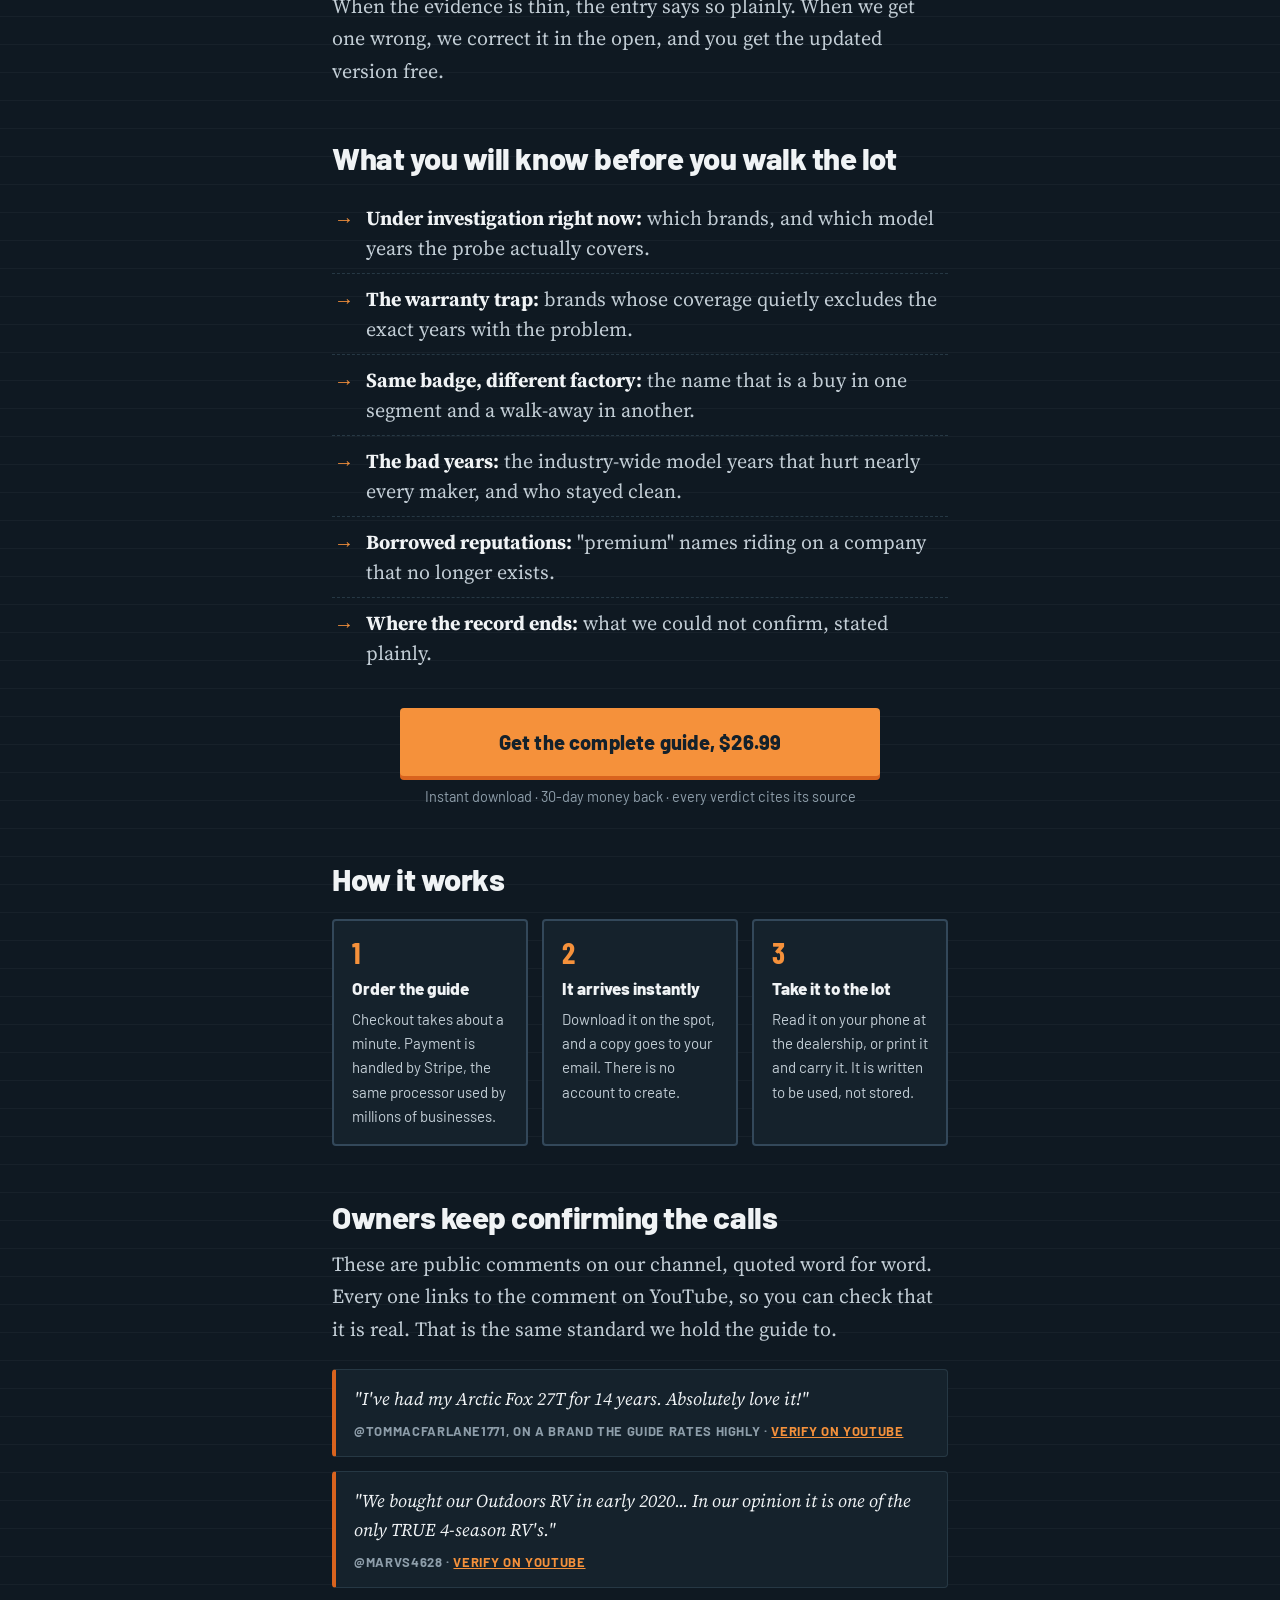
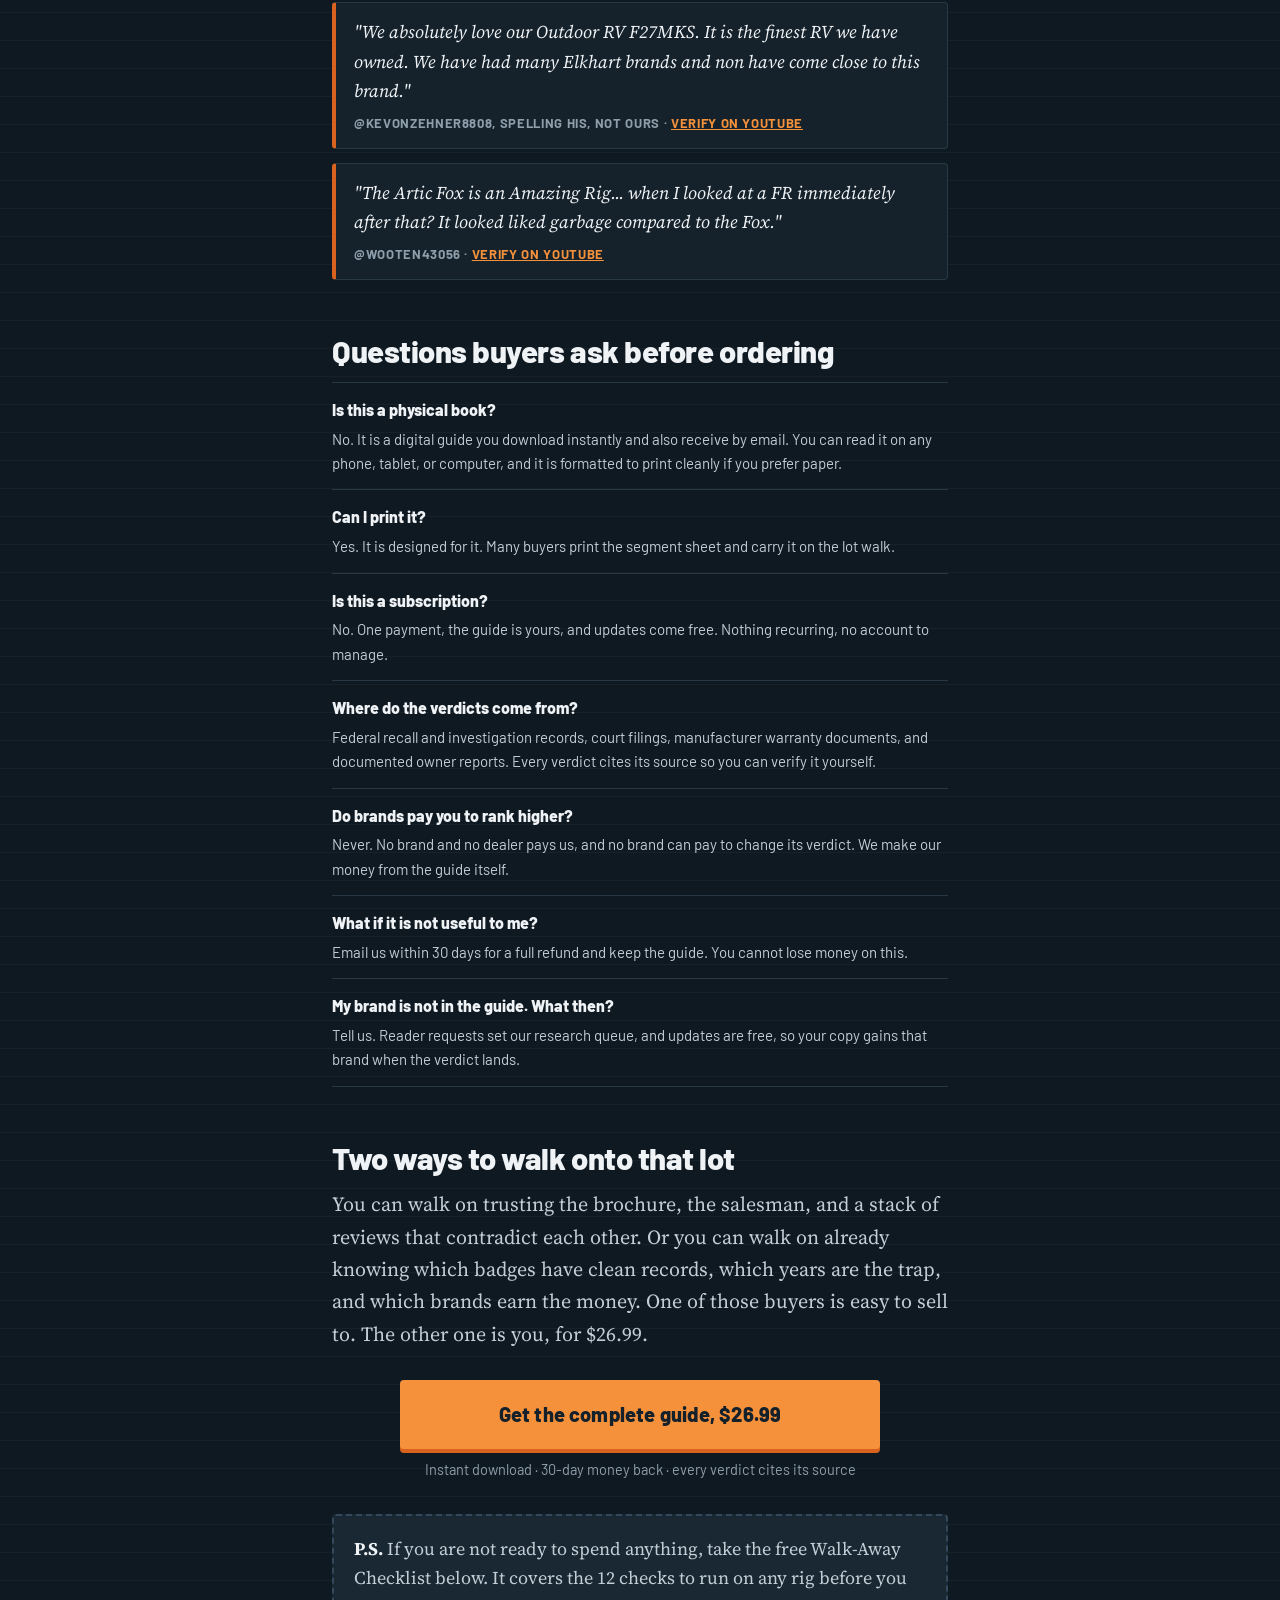
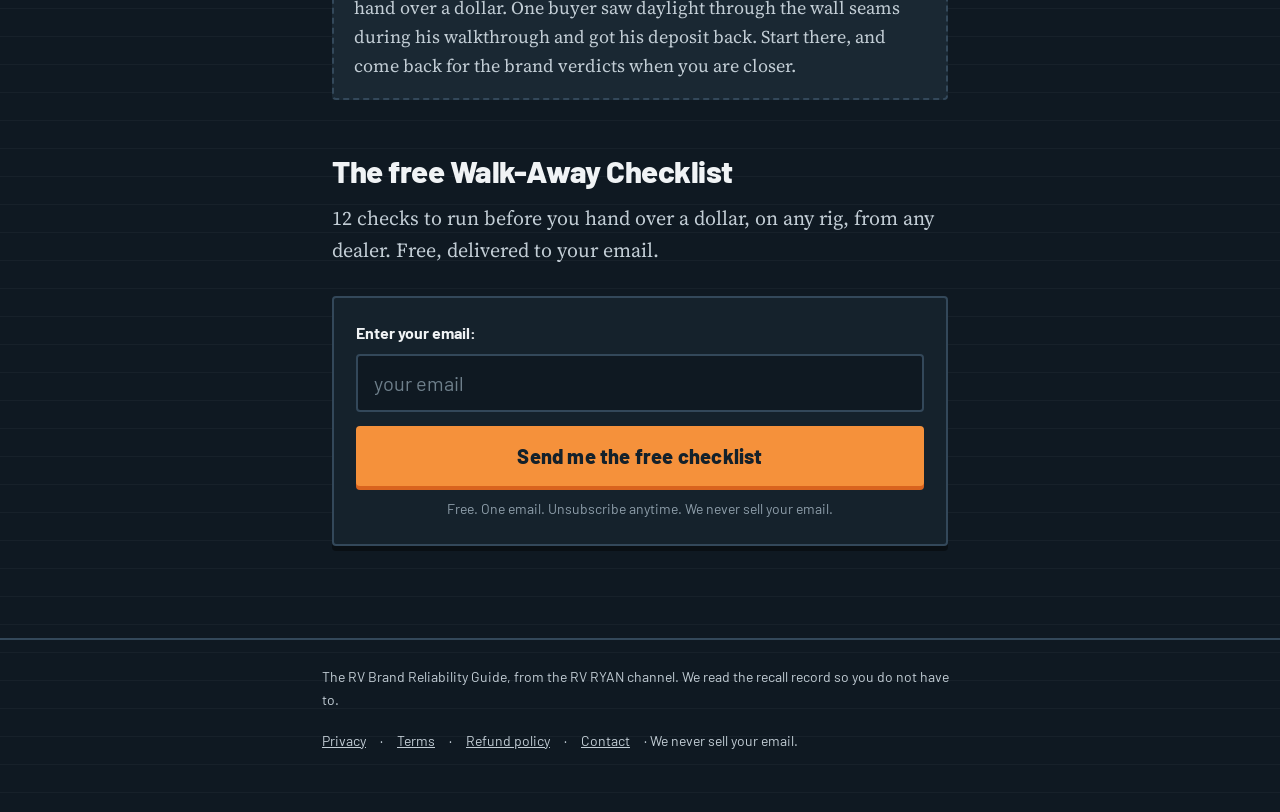
==== commit 80fa915f: "go live: real Stripe payment links, reprice to 8.99/26.99/96.99, drop stale $19 anchor Co-Authored-B" ====
--- a/index.html
+++ b/index.html
@@ -14,11 +14,15 @@
 <meta property="og:image:height" content="630">
 <meta name="twitter:card" content="summary_large_image">
 <meta name="twitter:image" content="https://verkieverkie-prog.github.io/rvbrandguide/assets/og.jpg">
-<link rel="stylesheet" href="assets/styles.css?v=8">
+<link rel="stylesheet" href="assets/styles.css?v=10">
 </head>
 <body>
 
 <div class="topbar">For RV shoppers about to spend $40,000 or more · <b>30-day money back on everything</b></div>
+<a class="promobar" id="promobar" href="#order" hidden>
+  <span class="pb-l">Launch pricing: complete guide <b>$26.99</b>, then $36.99</span>
+  <span class="pb-r">ends Sunday night · <b id="pb-t">--</b></span>
+</a>
 
 <main class="hero">
   <div class="letter">
@@ -56,7 +60,7 @@
         <span class="pc-sep">:</span>
         <span class="pc-seg"><b id="pc-s">00</b><i>sec</i></span>
       </div>
-      <p class="promo-s">The complete guide is <b>$27 through Sunday, July 20</b>. Monday it goes to $37.</p>
+      <p class="promo-s">The complete guide is <b>$26.99 through Sunday, July 20</b>. Monday it goes to $36.99.</p>
     </div>
   </div>
 
@@ -65,21 +69,21 @@
       <div class="tier">
         <p class="rank">Start here</p>
         <p class="tname">One Segment Guide</p>
-        <p class="tprice">$12</p>
+        <p class="tprice">$8.99</p>
         <ul>
           <li>Your segment only: travel trailers, fifth wheels, Class A, Class B, or molded fiberglass</li>
           <li>Every brand in it ranked buy, caution, or avoid</li>
           <li>The model year splits, because the year matters more than the badge</li>
           <li>Printable. Take it to the lot.</li>
         </ul>
-        <a class="btn ghost" href="#" data-add="one">Get the segment guide, $12</a>
+        <a class="btn ghost" href="#" data-add="one">Get the segment guide, $8.99</a>
         <p class="tsecure">✓ 30-day money back · 🔒 Stripe secure checkout</p>
       </div>
       <div class="tier best">
         <span class="badge">Most popular</span>
         <p class="rank">The core</p>
         <p class="tname">The Complete RV Brand Reliability Guide</p>
-        <p class="tprice">$27</p>
+        <p class="tprice">$26.99</p>
         <ul>
           <li>Every brand we have investigated, every segment</li>
           <li>The reason and the receipt for every call, with sources you can check</li>
@@ -87,13 +91,13 @@
           <li>What we could not confirm, stated plainly</li>
           <li>Free updates as brands change hands</li>
         </ul>
-        <a class="btn" href="#" data-add="complete">Get the complete guide, $27</a>
+        <a class="btn" href="#" data-add="complete">Get the complete guide, $26.99</a>
         <p class="tsecure">✓ 30-day money back · 🔒 Stripe secure checkout</p>
       </div>
       <div class="tier">
         <p class="rank">Everything</p>
         <p class="tname">The RV Buyer's Protection System</p>
-        <p class="tprice">$97</p>
+        <p class="tprice">$96.99</p>
         <ul>
           <li>The complete guide, plus three modules</li>
           <li>The Dealer Markup Playbook: what the rig really costs, how the package scam works, what to counter</li>
@@ -101,7 +105,7 @@
           <li>The Pre-Purchase Inspection Checklist: walk the lot with it</li>
           <li>Lifetime updates</li>
         </ul>
-        <a class="btn dark" href="#" data-add="system">Get the full system, $97</a>
+        <a class="btn dark" href="#" data-add="system">Get the full system, $96.99</a>
         <p class="tsecure">✓ 30-day money back · 🔒 Stripe secure checkout</p>
       </div>
     </div>
@@ -161,7 +165,7 @@
 
     <!-- CTA 2 -->
     <div class="cta-block">
-      <a class="btn" href="#order">Get every brand, ranked like this, $27</a>
+      <a class="btn" href="#order">Get every brand, ranked like this, $26.99</a>
       <p class="under">Instant download · 30-day money back · every verdict cites its source</p>
     </div>
 
@@ -190,7 +194,7 @@
 
     <!-- CTA 3: breaks the dead zone between the pitch and the ladder -->
     <div class="cta-block">
-      <a class="btn" href="#order">Get the complete guide, $27</a>
+      <a class="btn" href="#order">Get the complete guide, $26.99</a>
       <p class="under">Instant download · 30-day money back · every verdict cites its source</p>
     </div>
 
@@ -227,10 +231,10 @@
 
     <!-- 12. FINAL CLOSE -->
     <h2>Two ways to walk onto that lot</h2>
-    <p>You can walk on trusting the brochure, the salesman, and a stack of reviews that contradict each other. Or you can walk on already knowing which badges have clean records, which years are the trap, and which brands earn the money. One of those buyers is easy to sell to. The other one is you, for $27.</p>
+    <p>You can walk on trusting the brochure, the salesman, and a stack of reviews that contradict each other. Or you can walk on already knowing which badges have clean records, which years are the trap, and which brands earn the money. One of those buyers is easy to sell to. The other one is you, for $26.99.</p>
 
     <div class="cta-block">
-      <a class="btn" href="#order">Get the complete guide, $27</a>
+      <a class="btn" href="#order">Get the complete guide, $26.99</a>
       <p class="under">Instant download · 30-day money back · every verdict cites its source</p>
     </div>
 
@@ -249,7 +253,7 @@
 </main>
 
 <div class="stickycta" id="stickycta" hidden>
-  <div class="sc-copy"><b>The brand guide</b><span>$27 · 30-day money back</span></div>
+  <div class="sc-copy"><b>The brand guide</b><span>$26.99 · 30-day money back</span></div>
   <a class="btn" href="#order">Get the guide</a>
 </div>
 
@@ -259,8 +263,8 @@
     <p class="xm-eyebrow">Still deciding?</p>
     <h2 id="xm-h">Not ready for the complete guide? Start with your segment.</h2>
     <p class="xm-body">You do not need every verdict today. The <b>One Segment Guide</b> covers just your rig type &mdash; travel trailers, fifth wheels, Class A, Class B, or molded fiberglass &mdash; every brand in it ranked buy, caution, or avoid, with the model year splits. Same 30-day money back.</p>
-    <a class="btn ghost xm-alt" href="#" data-add="complete">Get the complete guide instead &mdash; $27</a>
-    <a class="btn xm-main" href="#" data-add="one">Start with one segment &mdash; $12</a>
+    <a class="btn ghost xm-alt" href="#" data-add="complete">Get the complete guide instead &mdash; $26.99</a>
+    <a class="btn xm-main" href="#" data-add="one">Start with one segment &mdash; $8.99</a>
     <a class="xm-no" href="#" id="xm-no">No thanks, I&rsquo;ll keep browsing</a>
   </div>
 </div>
@@ -272,7 +276,7 @@
   </div>
 </footer>
 
-<script src="assets/funnel.js"></script>
+<script src="assets/funnel.js?v=2"></script>
 <script>
 (function(){
   var bar = document.getElementById('stickycta');
@@ -290,19 +294,22 @@
 (function(){
   var END = Date.parse('2026-07-21T03:59:59Z');
   var box = document.getElementById('promo');
+  var bar = document.getElementById('promobar');
   if (!box || !isFinite(END)) return;
   var d = document.getElementById('pc-d'), h = document.getElementById('pc-h'),
       m = document.getElementById('pc-m'), s = document.getElementById('pc-s');
+  var barT = document.getElementById('pb-t');
   function pad(n){ return n < 10 ? '0' + n : '' + n; }
   function tick(){
     var left = END - Date.now();
-    if (left <= 0) { box.hidden = true; clearInterval(iv); return; }
+    if (left <= 0) { box.hidden = true; if (bar) bar.hidden = true; clearInterval(iv); return; }
     var sec = Math.floor(left / 1000);
-    d.textContent = Math.floor(sec / 86400);
-    h.textContent = pad(Math.floor(sec % 86400 / 3600));
-    m.textContent = pad(Math.floor(sec % 3600 / 60));
-    s.textContent = pad(sec % 60);
+    var dd = Math.floor(sec / 86400), hh = pad(Math.floor(sec % 86400 / 3600)),
+        mm = pad(Math.floor(sec % 3600 / 60)), ss = pad(sec % 60);
+    d.textContent = dd; h.textContent = hh; m.textContent = mm; s.textContent = ss;
+    if (barT) barT.textContent = dd + 'd ' + hh + ':' + mm + ':' + ss;
     box.hidden = false;
+    if (bar) bar.hidden = false;
   }
   var iv = setInterval(tick, 1000);
   tick();
--- a/assets/styles.css
+++ b/assets/styles.css
@@ -506,3 +506,31 @@
   .pc-seg { min-width: 48px; }
   .pc-seg b { font-size: 33px; }
 }
+
+/* ---- real-purchase toast (fed only by data/purchases.json = actual Stripe sales) ---- */
+.ptoast { position: fixed; left: 14px; bottom: 14px; z-index: 60;
+  display: flex; align-items: center; gap: 10px;
+  background: var(--card); border: 1px solid var(--rule); border-left: 4px solid var(--real-tx);
+  border-radius: 8px; box-shadow: 0 10px 30px rgba(0,0,0,0.5);
+  padding: 12px 16px; max-width: 320px;
+  font-family: var(--ui); font-size: 14px; color: var(--ink-2); line-height: 1.35;
+  animation: pt-in .35s ease-out; }
+.ptoast[hidden] { display: none; }
+.ptoast .pt-dot { flex: none; width: 9px; height: 9px; border-radius: 50%;
+  background: var(--real-tx); }
+.ptoast .pt-txt b { color: var(--ink); }
+@keyframes pt-in { from { opacity: 0; transform: translateY(12px); } to { opacity: 1; transform: none; } }
+@media (max-width: 899px){ .ptoast { bottom: 84px; } } /* clear the sticky buy bar */
+
+/* ---- sticky launch-price countdown header ---- */
+.promobar { position: sticky; top: 0; z-index: 70;
+  display: flex; align-items: center; justify-content: center; gap: 6px 18px; flex-wrap: wrap;
+  background: var(--mark-dp); color: #16212B; text-decoration: none;
+  font-family: var(--ui); font-size: 13.5px; font-weight: 700; letter-spacing: .02em;
+  padding: 8px 14px; text-align: center;
+  border-bottom: 1px solid rgba(0,0,0,0.25); }
+.promobar[hidden] { display: none; }
+.promobar:hover { background: #E96F28; color: #16212B; }
+.promobar b { color: #fff; font-weight: 800; }
+.promobar .pb-r b { font-variant-numeric: tabular-nums; }
+@media (max-width: 480px){ .promobar { font-size: 12.5px; padding: 7px 10px; } }
